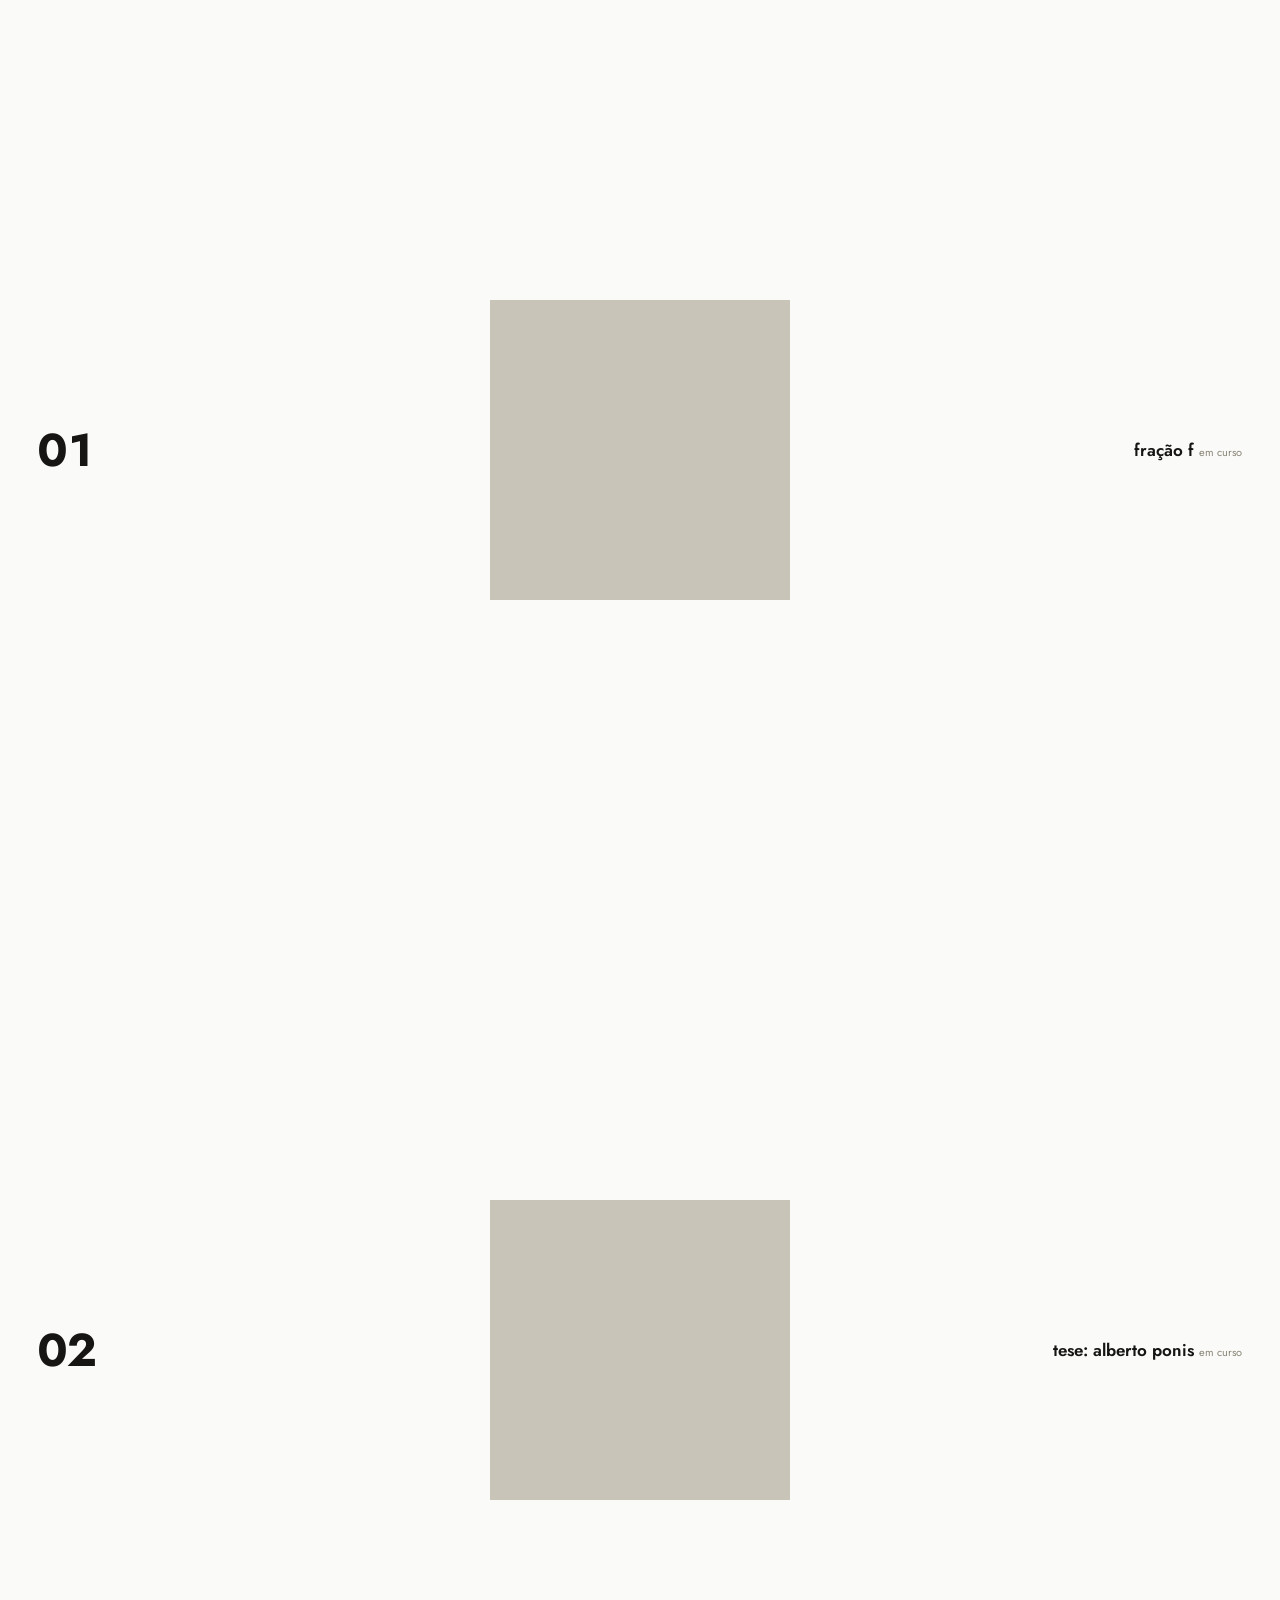
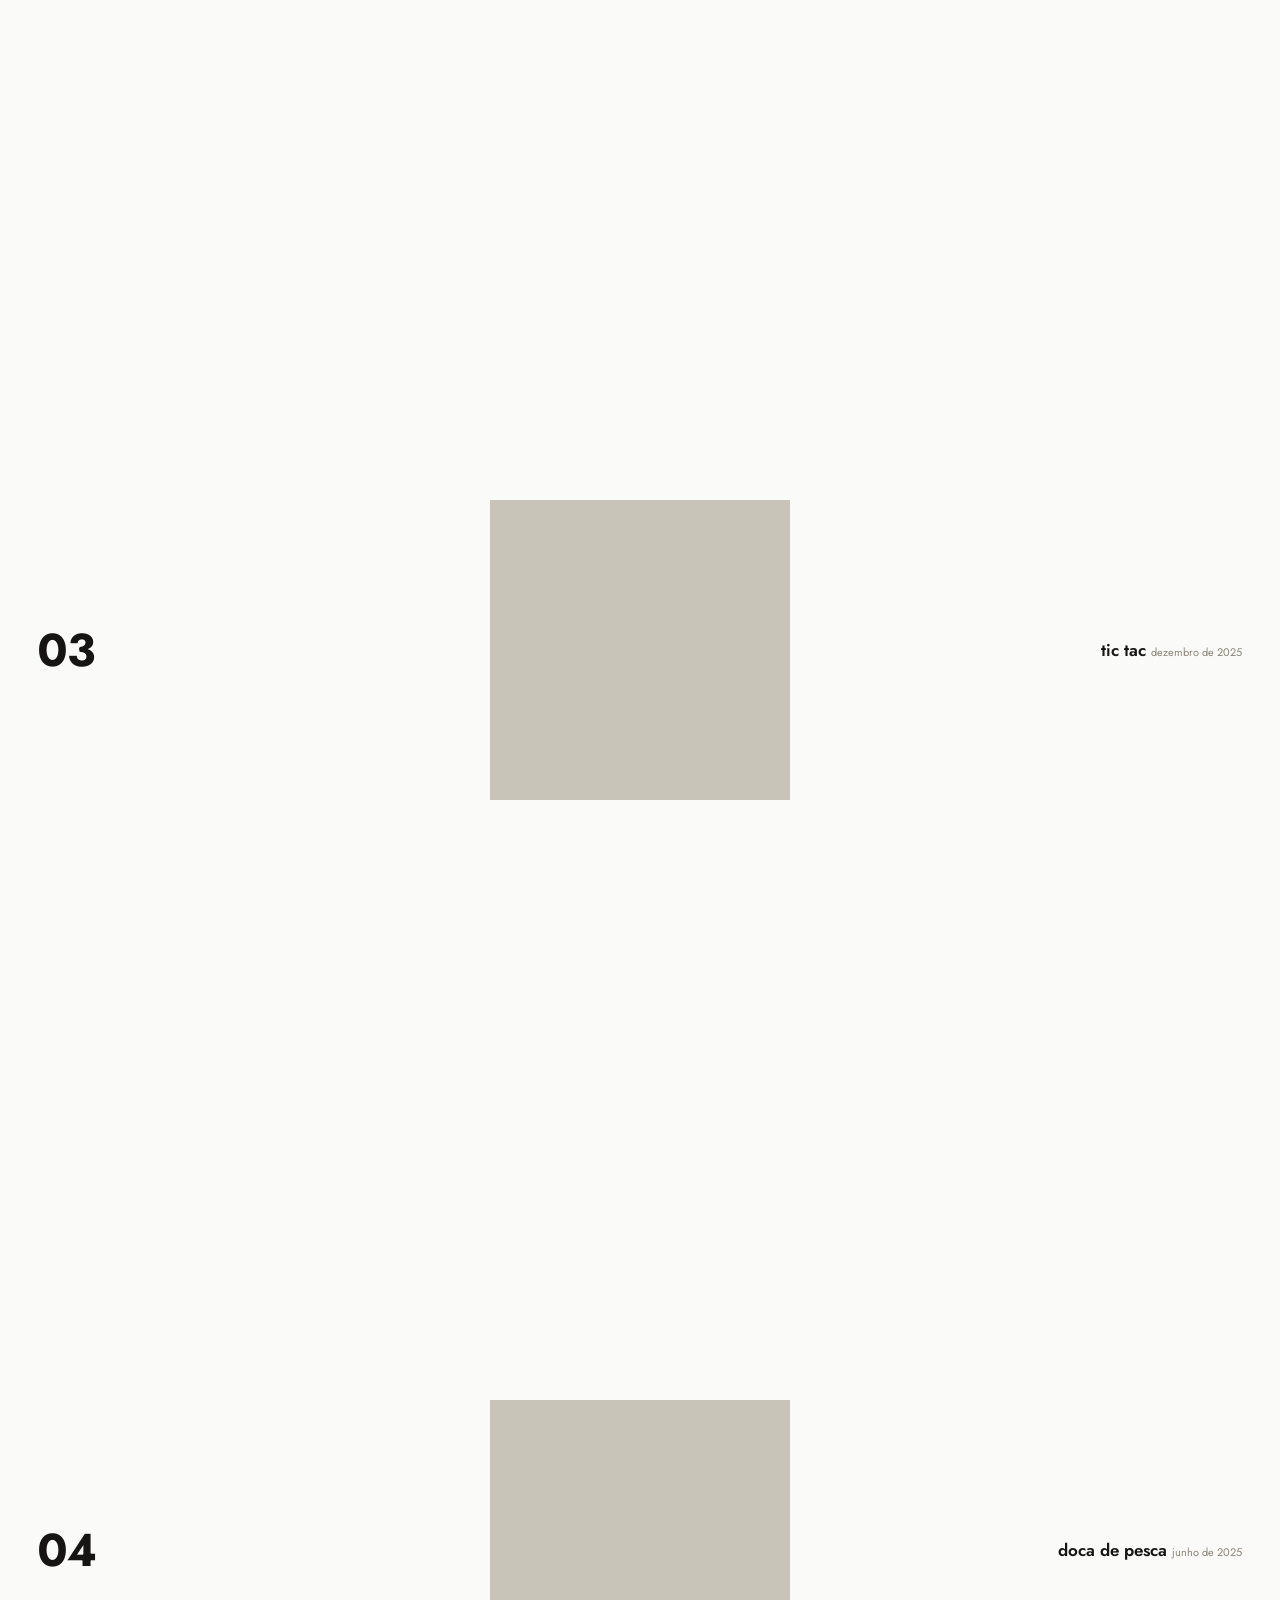
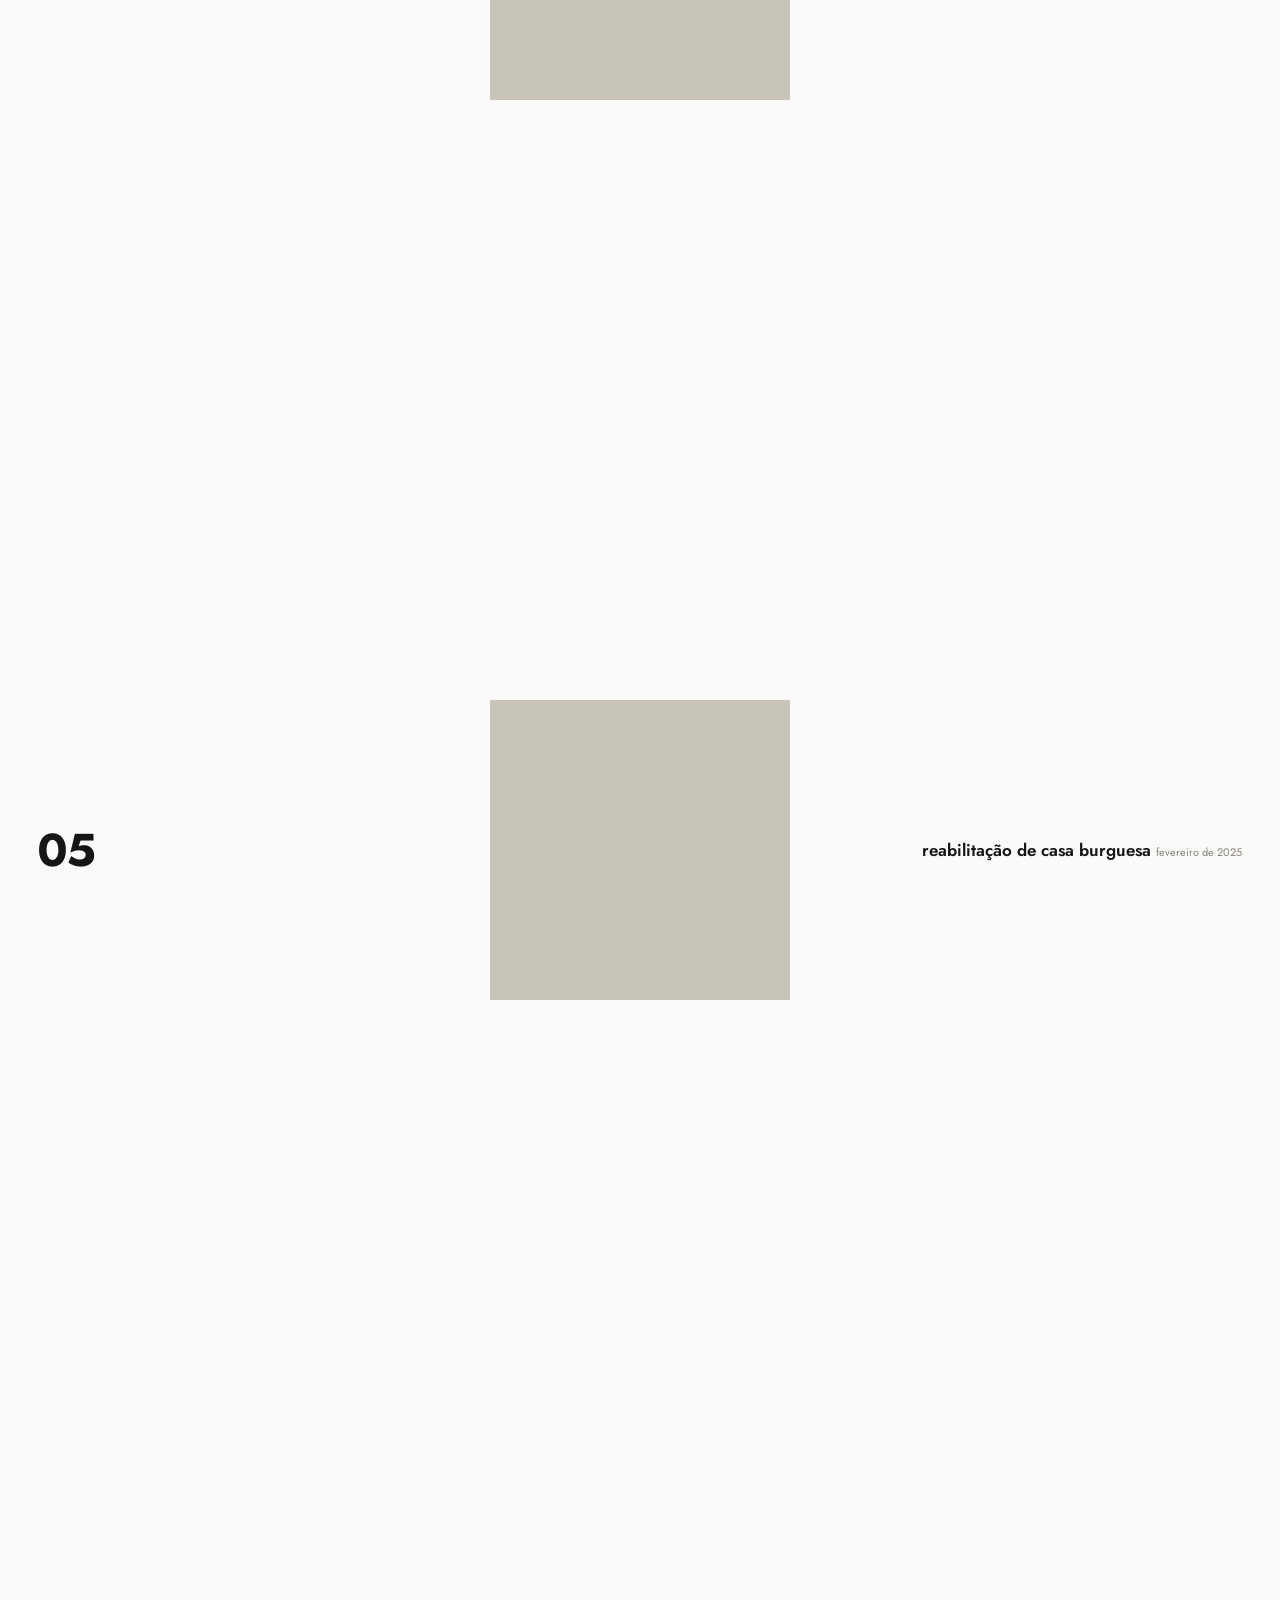
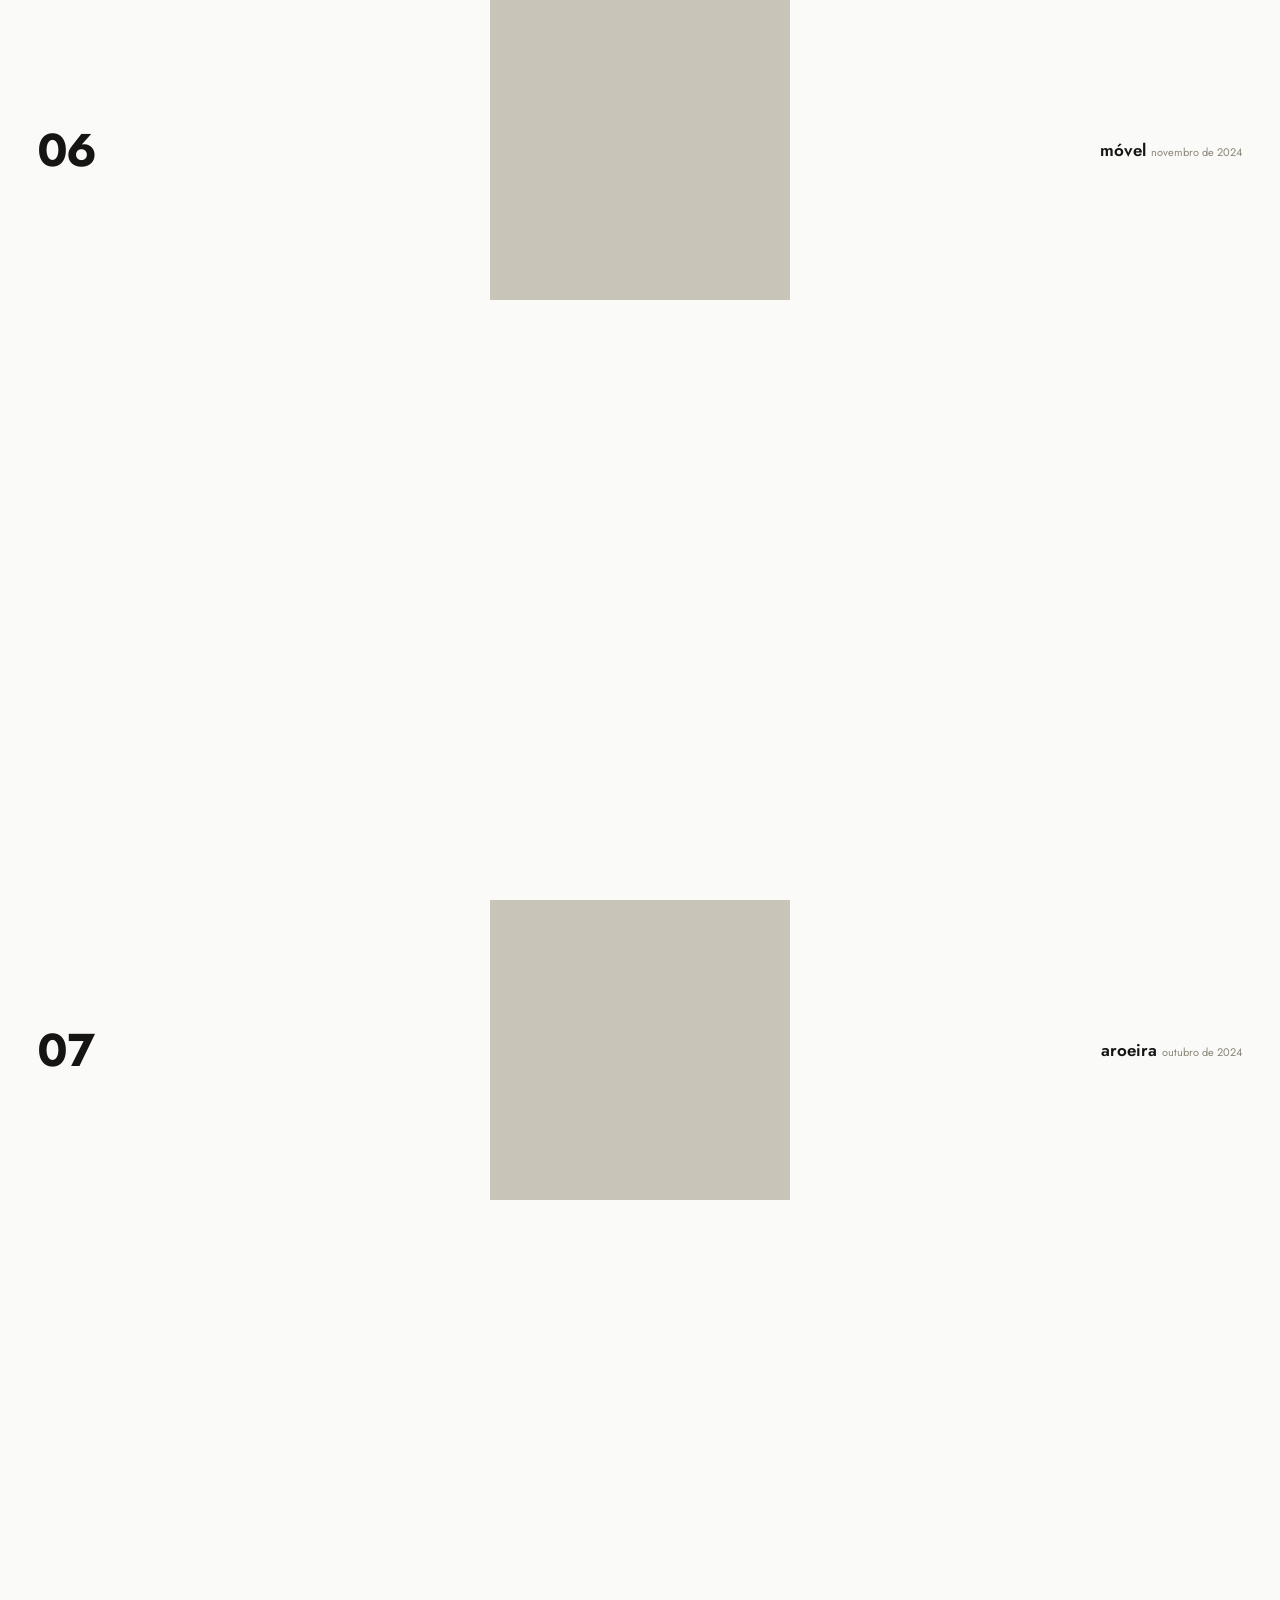
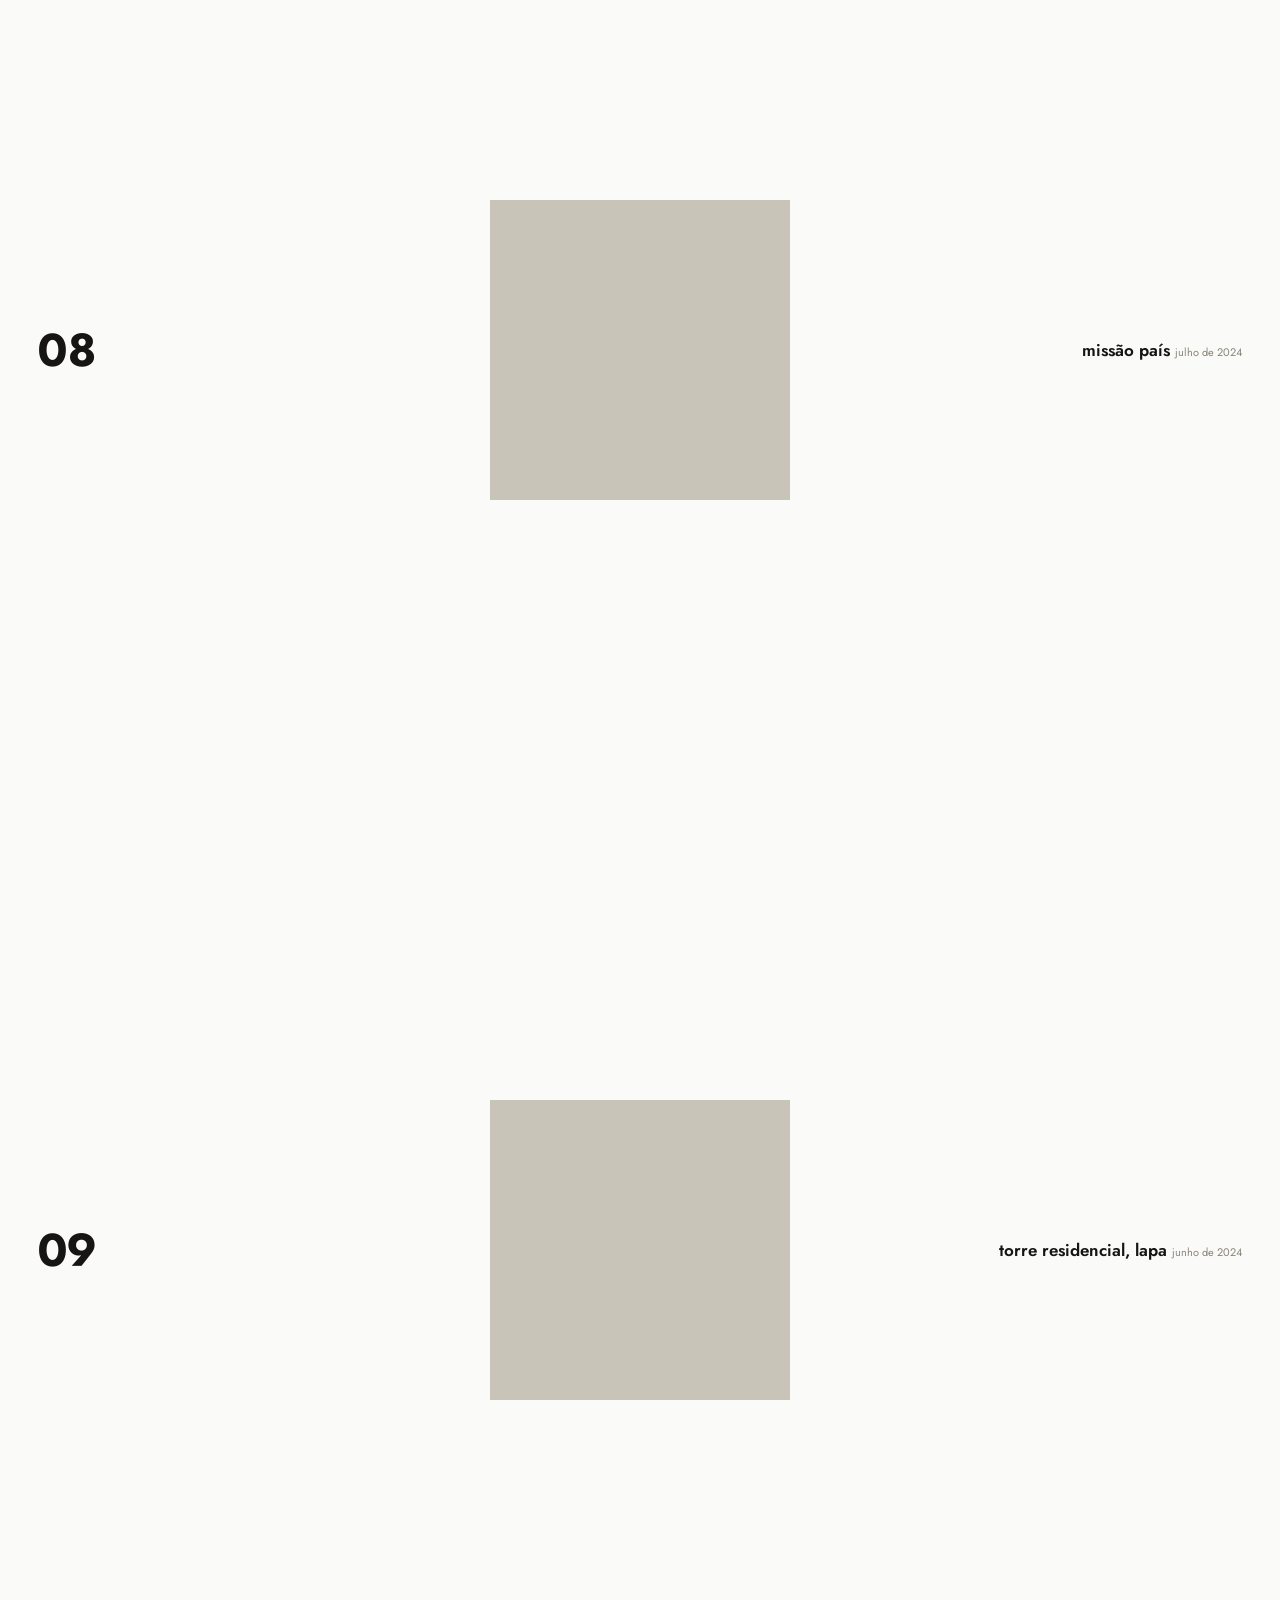
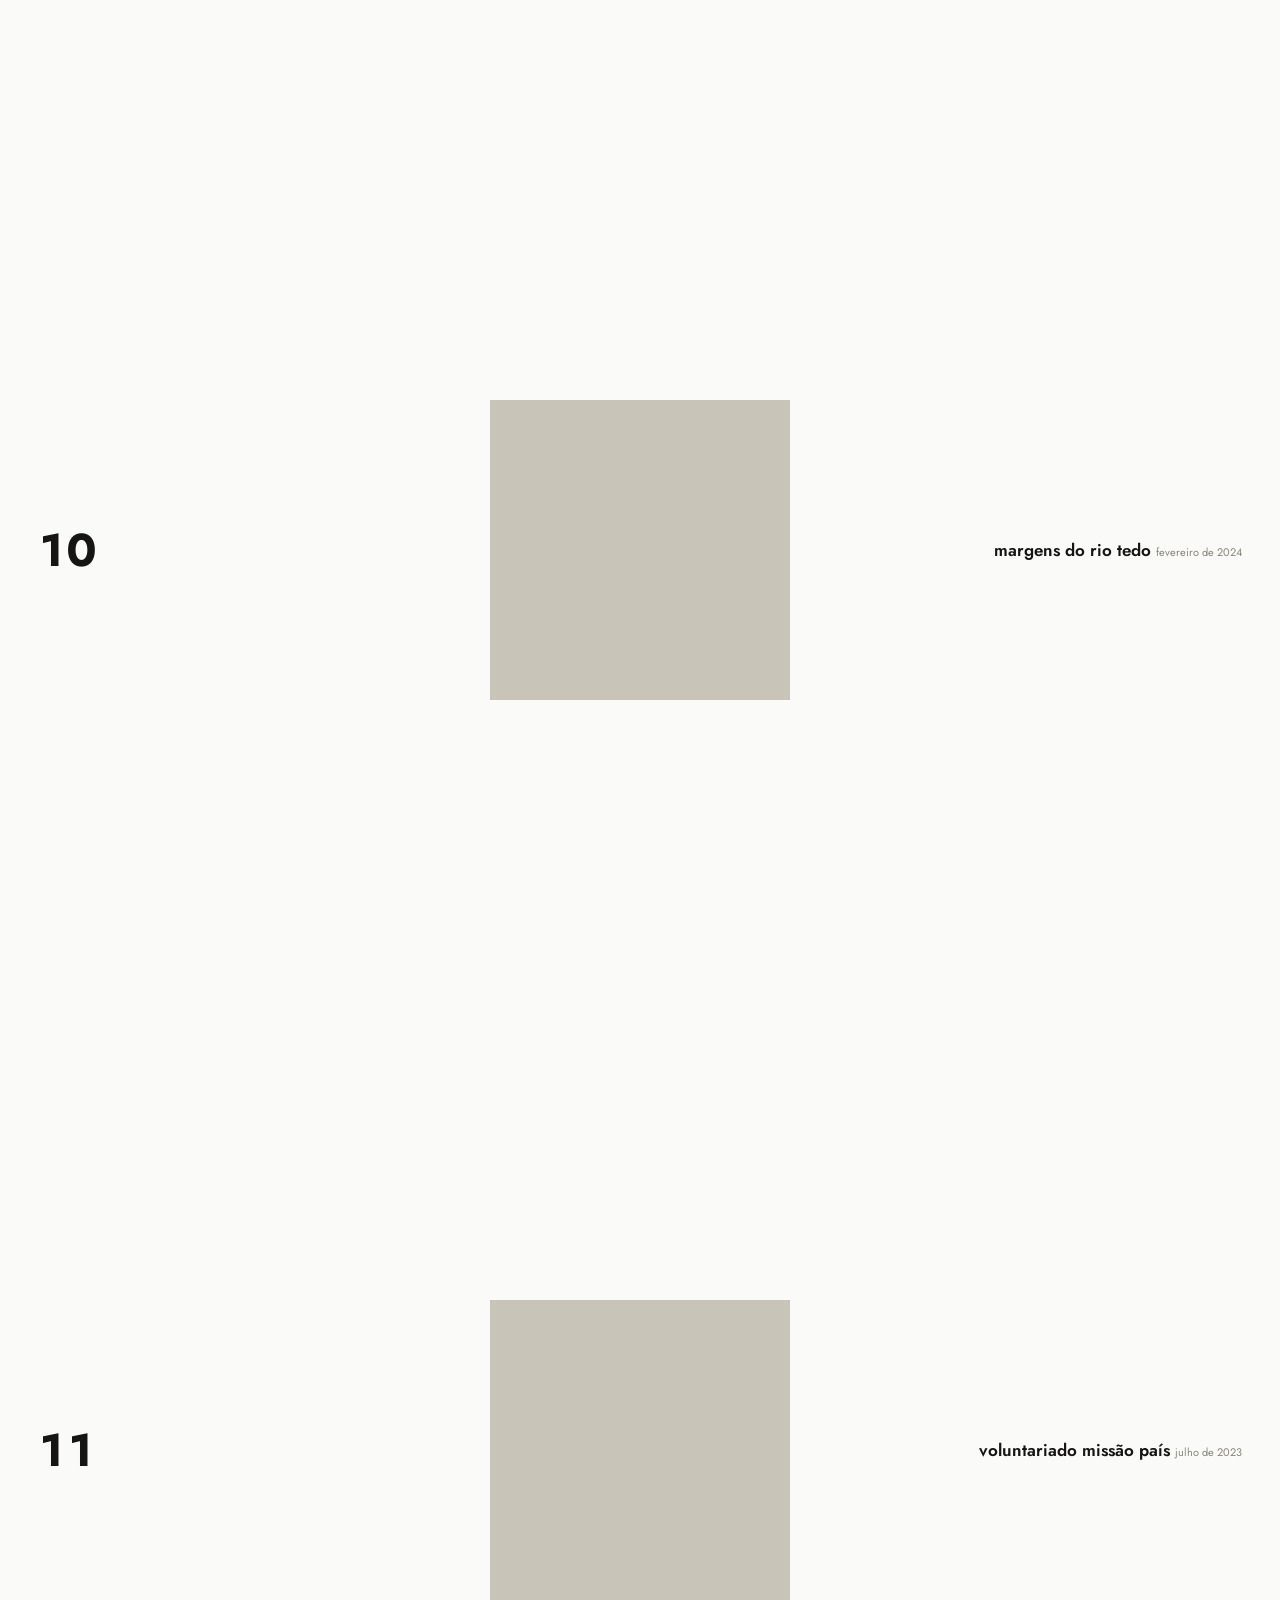
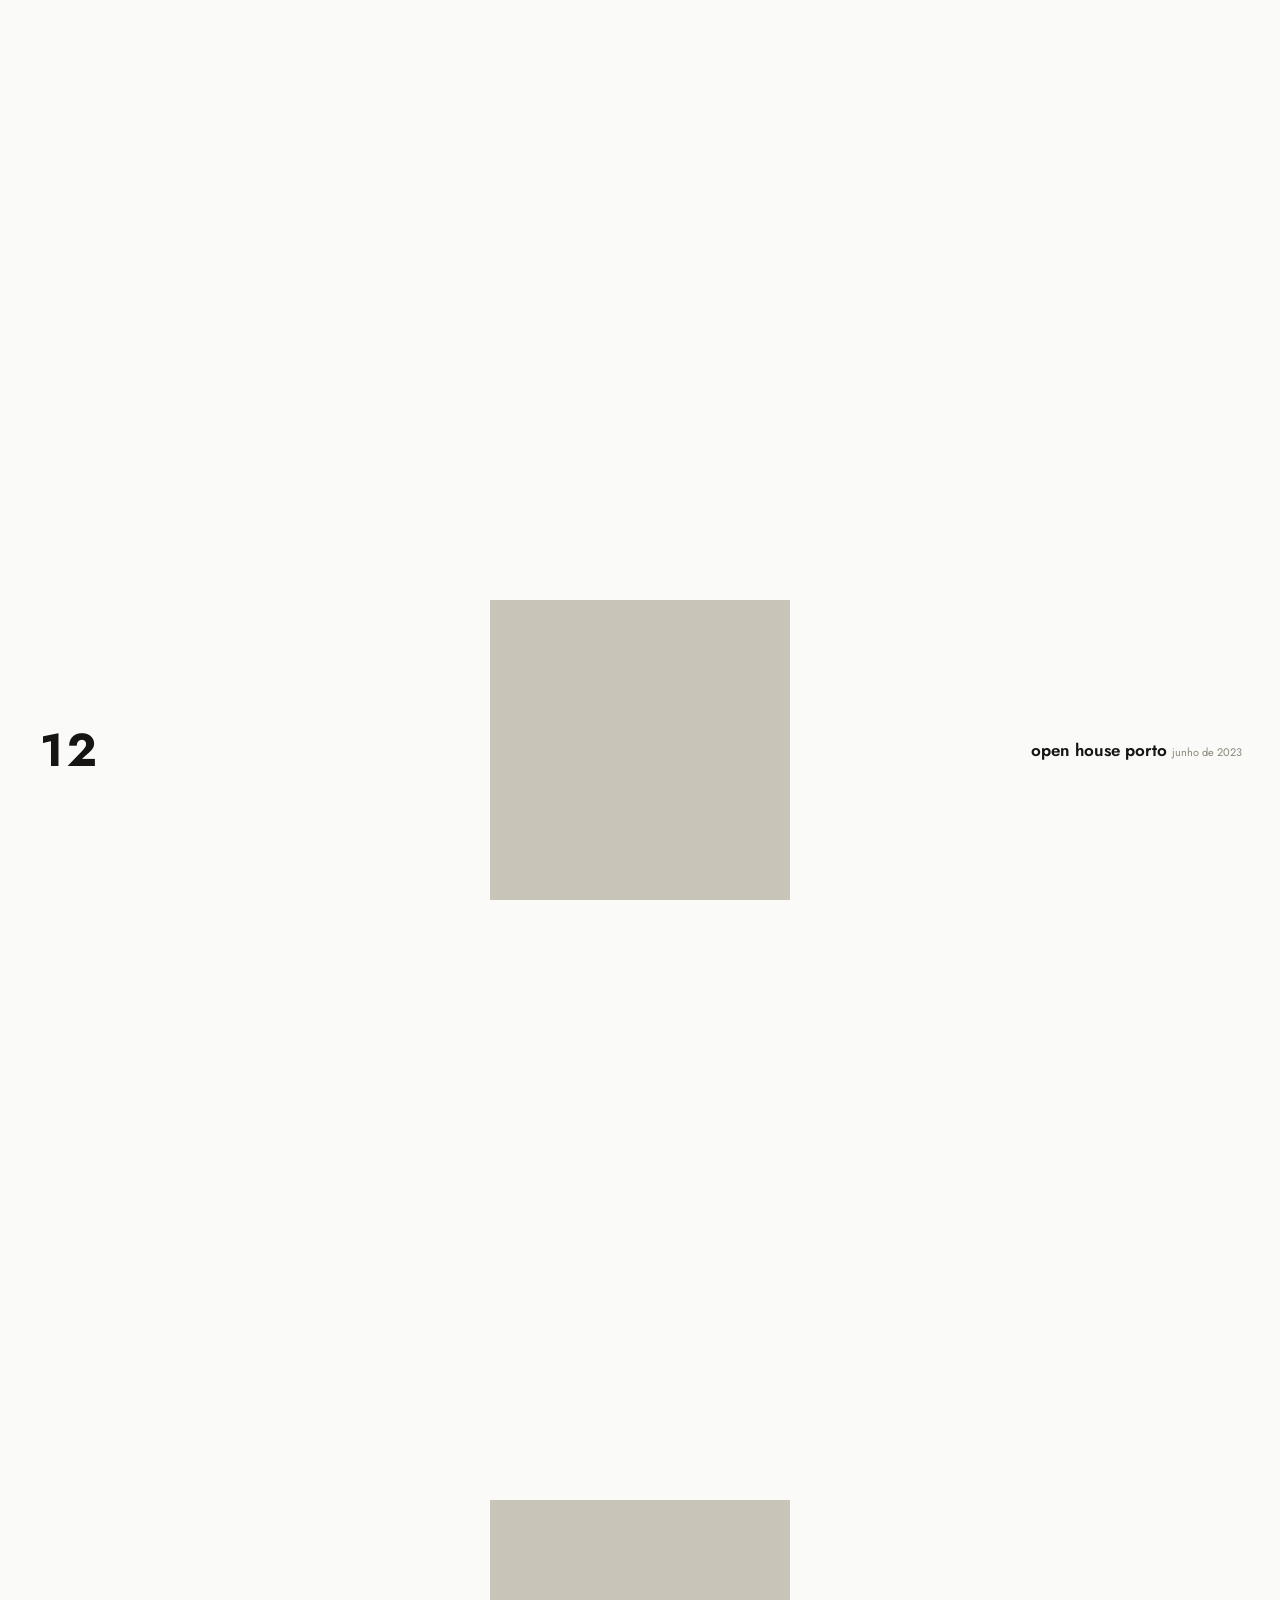
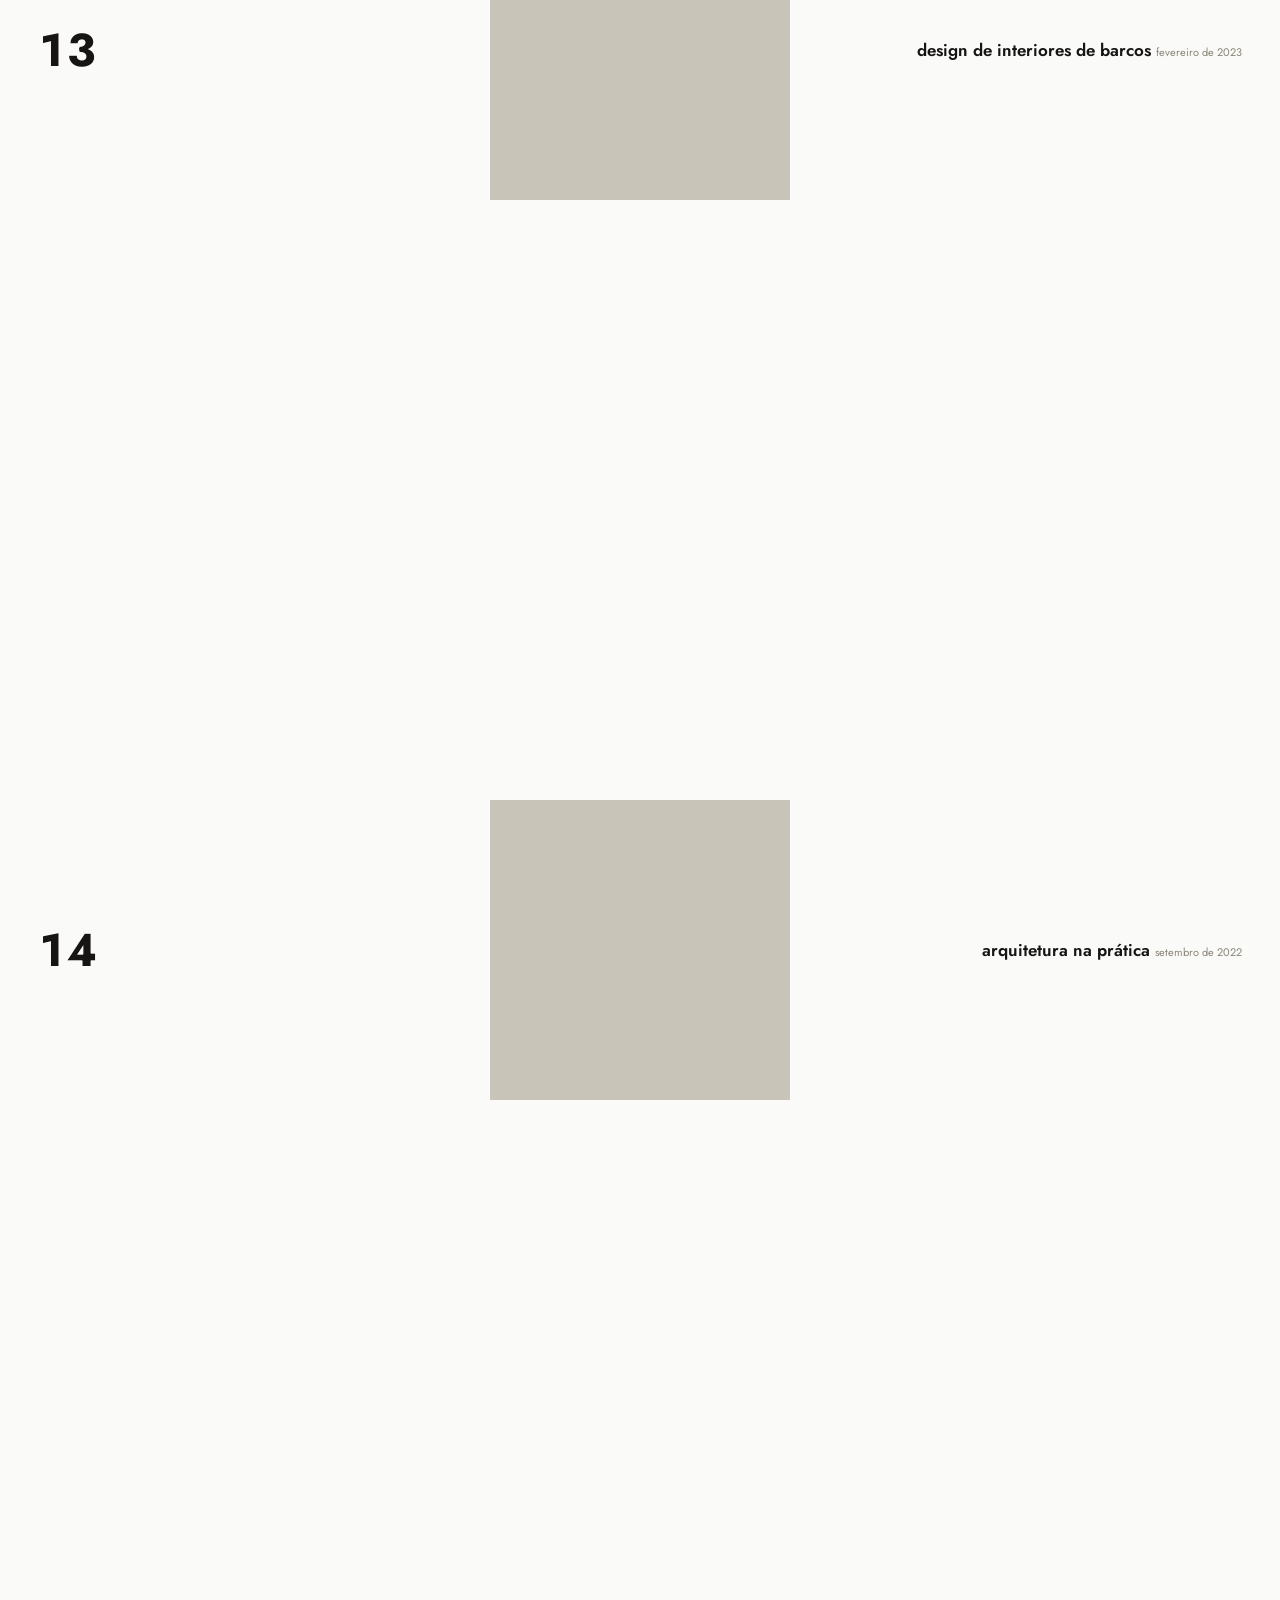
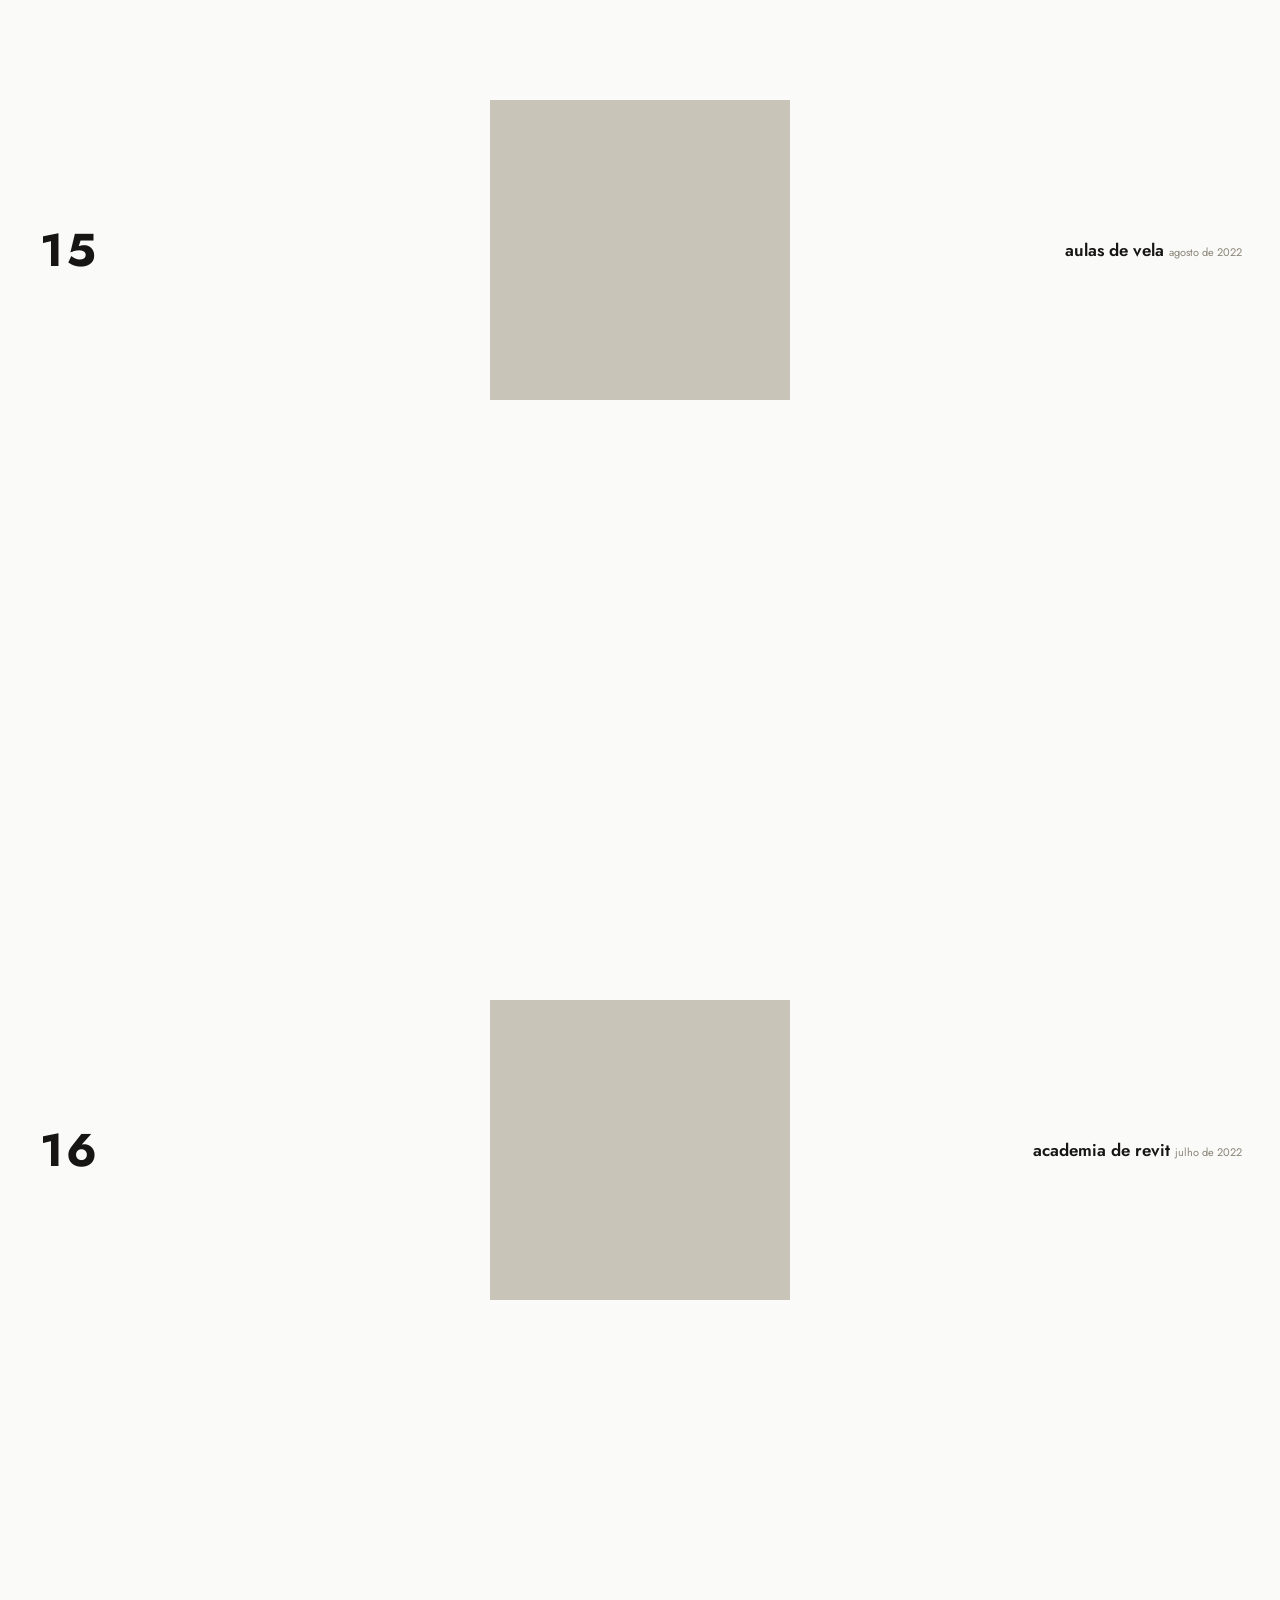
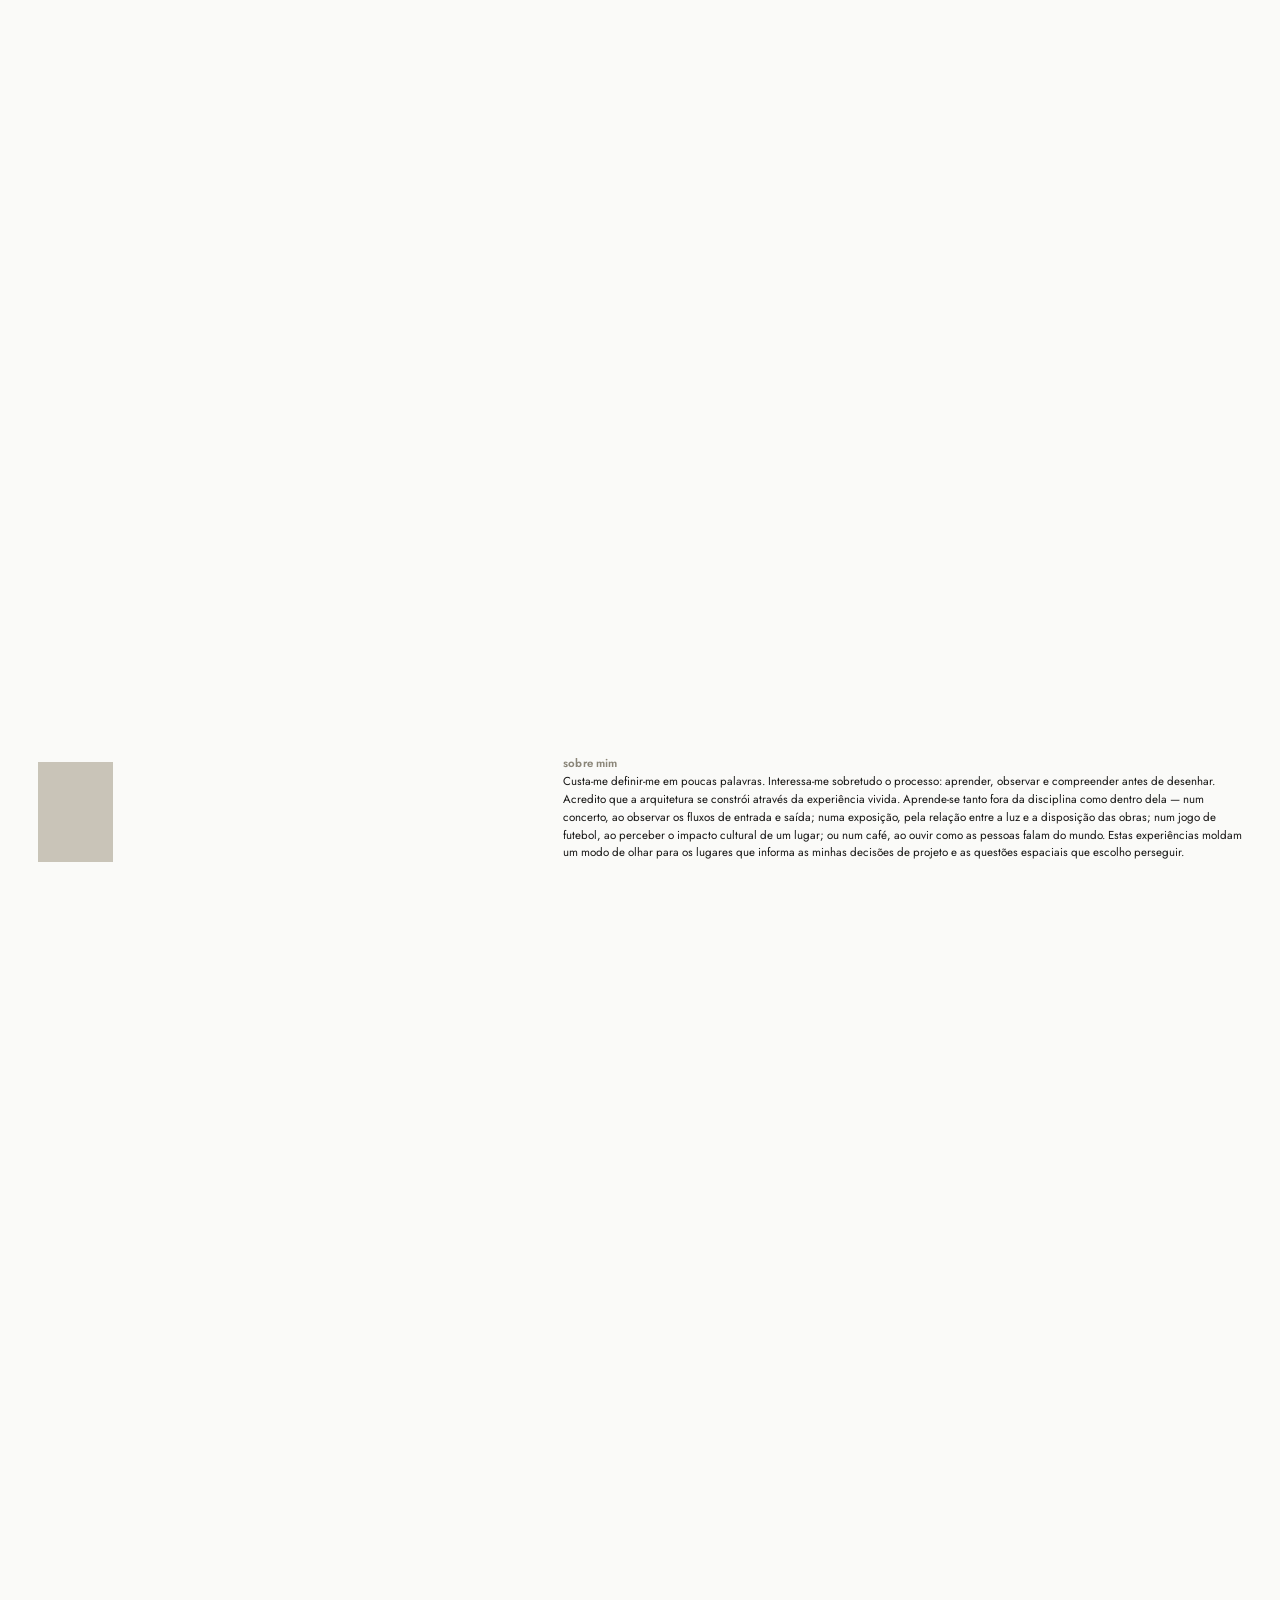
==== index.html @ ee49efb6 "Site inicial: home, pagina de projeto, sobre, contacto, painel de edicao" ====
<!doctype html>
<html lang="pt">
<head>
<meta charset="utf-8">
<meta name="viewport" content="width=device-width, initial-scale=1">
<title>Tiago Oliveira Ribeiro Vilar</title>
<meta name="description" content="Portefolio de Tiago Oliveira Ribeiro Vilar — arquitetura e outros trabalhos.">
<link rel="preconnect" href="https://fonts.googleapis.com">
<link rel="preconnect" href="https://fonts.gstatic.com" crossorigin>
<link href="https://fonts.googleapis.com/css2?family=Jost:wght@400;500;600;700&display=swap" rel="stylesheet">
<link rel="stylesheet" href="css/style.css">
</head>
<body>

<!-- Projetos: um ecra inteiro por projeto, mais recente primeiro -->
<main id="projetos"></main>

<!-- Sobre mim -->
<section class="sobre" id="sobre">
  <img class="sobre__foto" id="sobre-foto" alt="" src="images/retrato.svg">
  <div class="sobre__texto">
    <p class="etiqueta">sobre mim</p>
    <p id="sobre-texto"></p>
  </div>
</section>

<!-- Contacto -->
<section class="contacto" id="contacto">
  <div class="contacto__lista">
    <p class="etiqueta">contacto</p>
    <ul id="contacto-lista"></ul>
  </div>
</section>

<script src="js/conteudo.js"></script>
<script src="js/home.js"></script>
</body>
</html>
---- css/style.css ----
/* ==========================================================================
   Portfolio — Tiago Oliveira Ribeiro Vilar
   Sistema visual fechado: ver especificacao-portfolio.md
   Regras fortes: sem separadores/linhas em lado nenhum; margem 1cm; titulos
   de projeto sempre em minusculas; imagens de projeto sempre quadradas.
   ========================================================================== */

:root {
  --bg: #FAFAF8;
  --ink: #161514;
  --gray: #8a8578;
  --wine: #852321;

  --margem: 1cm;

  /* Home */
  --num-size: clamp(30px, 4.6vw, 46px);
  --nome-size: clamp(14px, 1.6vw, 17px);
  --data-size: clamp(9px, 1vw, 11px);
  --foto-home: min(32vw, 300px);

  /* Pagina de projeto */
  --titulo-fixo-size: clamp(12px, 1.3vw, 14px);
  --conteudo-max: 1100px;
  --conteudo-pad: 60px;
  --img-largura: 46%;
  --img-espaco: 48px;
  --ficha-size: clamp(10px, 1.1vw, 12px);

  /* Sobre / Contacto */
  --sobre-size: clamp(8px, 0.9vw, 12px);
  --contacto-size: clamp(9.5px, 1.05vw, 13px);
  --etiqueta-size: clamp(8px, 0.85vw, 11px);
}

*, *::before, *::after { box-sizing: border-box; }

html { scroll-behavior: smooth; }

body {
  margin: 0;
  background: var(--bg);
  color: var(--ink);
  font-family: 'Jost', 'Century Gothic', 'Futura', system-ui, -apple-system, sans-serif;
  font-weight: 400;
  -webkit-font-smoothing: antialiased;
  text-rendering: optimizeLegibility;
}

a { color: inherit; text-decoration: none; }
img { display: block; max-width: 100%; }

/* Etiqueta pequena reutilizada em Sobre e Contacto */
.etiqueta {
  font-size: var(--etiqueta-size);
  font-weight: 600;
  color: var(--gray);
  text-transform: lowercase;
  margin: 0 0 .7em;
  letter-spacing: .01em;
}

/* ==========================================================================
   HOME — lista cronologica, um projeto por ecra
   Tres elementos posicionados de forma independente (nao grid), para a foto
   ficar no centro real do ecra mesmo com nomes de larguras diferentes.
   ========================================================================== */

.projeto {
  position: relative;
  display: block;
  height: 100vh;
  height: 100svh;
  overflow: hidden;
}

.projeto__num {
  position: absolute;
  left: var(--margem);
  top: 50%;
  transform: translateY(-50%);
  font-size: var(--num-size);
  font-weight: 700;
  line-height: 1;
  color: var(--ink);           /* mantem-se sempre preto, tambem no hover */
  font-variant-numeric: tabular-nums;
}

.projeto__foto {
  position: absolute;
  left: 50%;
  top: 50%;
  transform: translate(-50%, -50%);
  width: var(--foto-home);
  aspect-ratio: 1 / 1;
  object-fit: cover;
  background: #C9C4B8;
}

.projeto__info {
  position: absolute;
  right: var(--margem);
  top: 50%;
  transform: translateY(-50%);
  text-align: right;
  max-width: 34vw;
}

.projeto__nome {
  font-size: var(--nome-size);
  font-weight: 600;
  line-height: 1.15;
  text-transform: lowercase;
  transition: color .18s ease;
}

.projeto__data {
  font-size: var(--data-size);
  color: var(--gray);
  line-height: 1.1;
  margin-top: 1px;             /* quase coladas, por decisao de design */
}

.projeto:hover .projeto__nome,
.projeto:focus-visible .projeto__nome { color: var(--wine); }

.projeto:focus-visible { outline: none; }

/* ==========================================================================
   SOBRE MIM — um ecra, sem scroll, tudo alinhado ao fundo
   ========================================================================== */

.sobre {
  position: relative;
  height: 100vh;
  height: 100svh;
  overflow: hidden;
}

.sobre__foto {
  position: absolute;
  left: var(--margem);
  bottom: var(--margem);
  width: 75px;
  aspect-ratio: 3 / 4;
  object-fit: cover;
  background: #C9C4B8;
}

.sobre__texto {
  position: absolute;
  left: 44%;
  right: var(--margem);
  bottom: var(--margem);
}

.sobre__texto p {
  margin: 0;
  font-size: var(--sobre-size);
  line-height: 1.55;
}

/* ==========================================================================
   CONTACTO — um ecra, so a lista, canto inferior direito
   ========================================================================== */

.contacto {
  position: relative;
  height: 100vh;
  height: 100svh;
  overflow: hidden;
}

.contacto__lista {
  position: absolute;
  right: var(--margem);
  bottom: var(--margem);
  text-align: right;
}

.contacto__lista ul { list-style: none; margin: 0; padding: 0; }

.contacto__lista li {
  font-size: var(--contacto-size);
  line-height: 1.5;
}

.contacto__lista a { transition: color .18s ease; }
.contacto__lista a:hover { color: var(--wine); }

/* ==========================================================================
   PAGINA DE PROJETO — scroll normal da pagina, titulo verdadeiramente fixo
   ========================================================================== */

.pagina-projeto { padding: 12vh 0 14vh; }

.projeto-titulo {
  position: fixed;
  top: 50%;
  right: var(--margem);
  transform: translateY(-50%);
  font-size: var(--titulo-fixo-size);
  font-weight: 600;
  text-transform: lowercase;
  z-index: 5;
  transition: color .18s ease;
}

.projeto-titulo:hover { color: var(--wine); }

.conteudo {
  max-width: var(--conteudo-max);
  margin: 0 auto;
  padding: 0 var(--conteudo-pad);
}

.galeria {
  display: flex;
  flex-direction: column;
  align-items: center;
  gap: var(--img-espaco);
}

.galeria figure { margin: 0; width: var(--img-largura); }

.galeria img {
  width: 100%;
  cursor: zoom-in;
  background: #C9C4B8;
}

.galeria figcaption {
  margin-top: .6em;
  font-size: var(--ficha-size);
  color: var(--gray);
}

/* Ficha tecnica — colunas, sem linhas a separar */
.ficha {
  margin-top: calc(var(--img-espaco) * 2.2);
  display: grid;
  grid-template-columns: 2fr 1fr 1fr;
  gap: 40px;
  font-size: var(--ficha-size);
  line-height: 1.6;
}

.ficha h2 {
  grid-column: 1 / -1;
  margin: 0 0 -20px;
  font-size: var(--ficha-size);
  font-weight: 600;
  text-transform: lowercase;
}

.ficha p { margin: 0; }
.ficha dl { margin: 0; }
.ficha dt { color: var(--gray); }
.ficha dd { margin: 0 0 .7em; }

/* Lightbox */
.lightbox {
  position: fixed;
  inset: 0;
  background: var(--bg);
  display: none;
  align-items: center;
  justify-content: center;
  z-index: 50;
  cursor: zoom-out;
  padding: var(--margem);
}

.lightbox.aberta { display: flex; }

.lightbox img {
  max-width: 100%;
  max-height: 100%;
  object-fit: contain;
}

/* ==========================================================================
   Ecras pequenos — mantem o mesmo desenho, so evita sobreposicoes
   ========================================================================== */

@media (max-width: 640px) {
  :root {
    --margem: .6cm;
    --foto-home: 46vw;
    --conteudo-pad: 24px;
    --img-largura: 78%;
    --sobre-size: 10px;
  }

  .projeto__info { max-width: 26vw; }
  .sobre__texto { left: 30%; }
  .ficha { grid-template-columns: 1fr; gap: 24px; }
  .ficha h2 { margin-bottom: 0; }
}
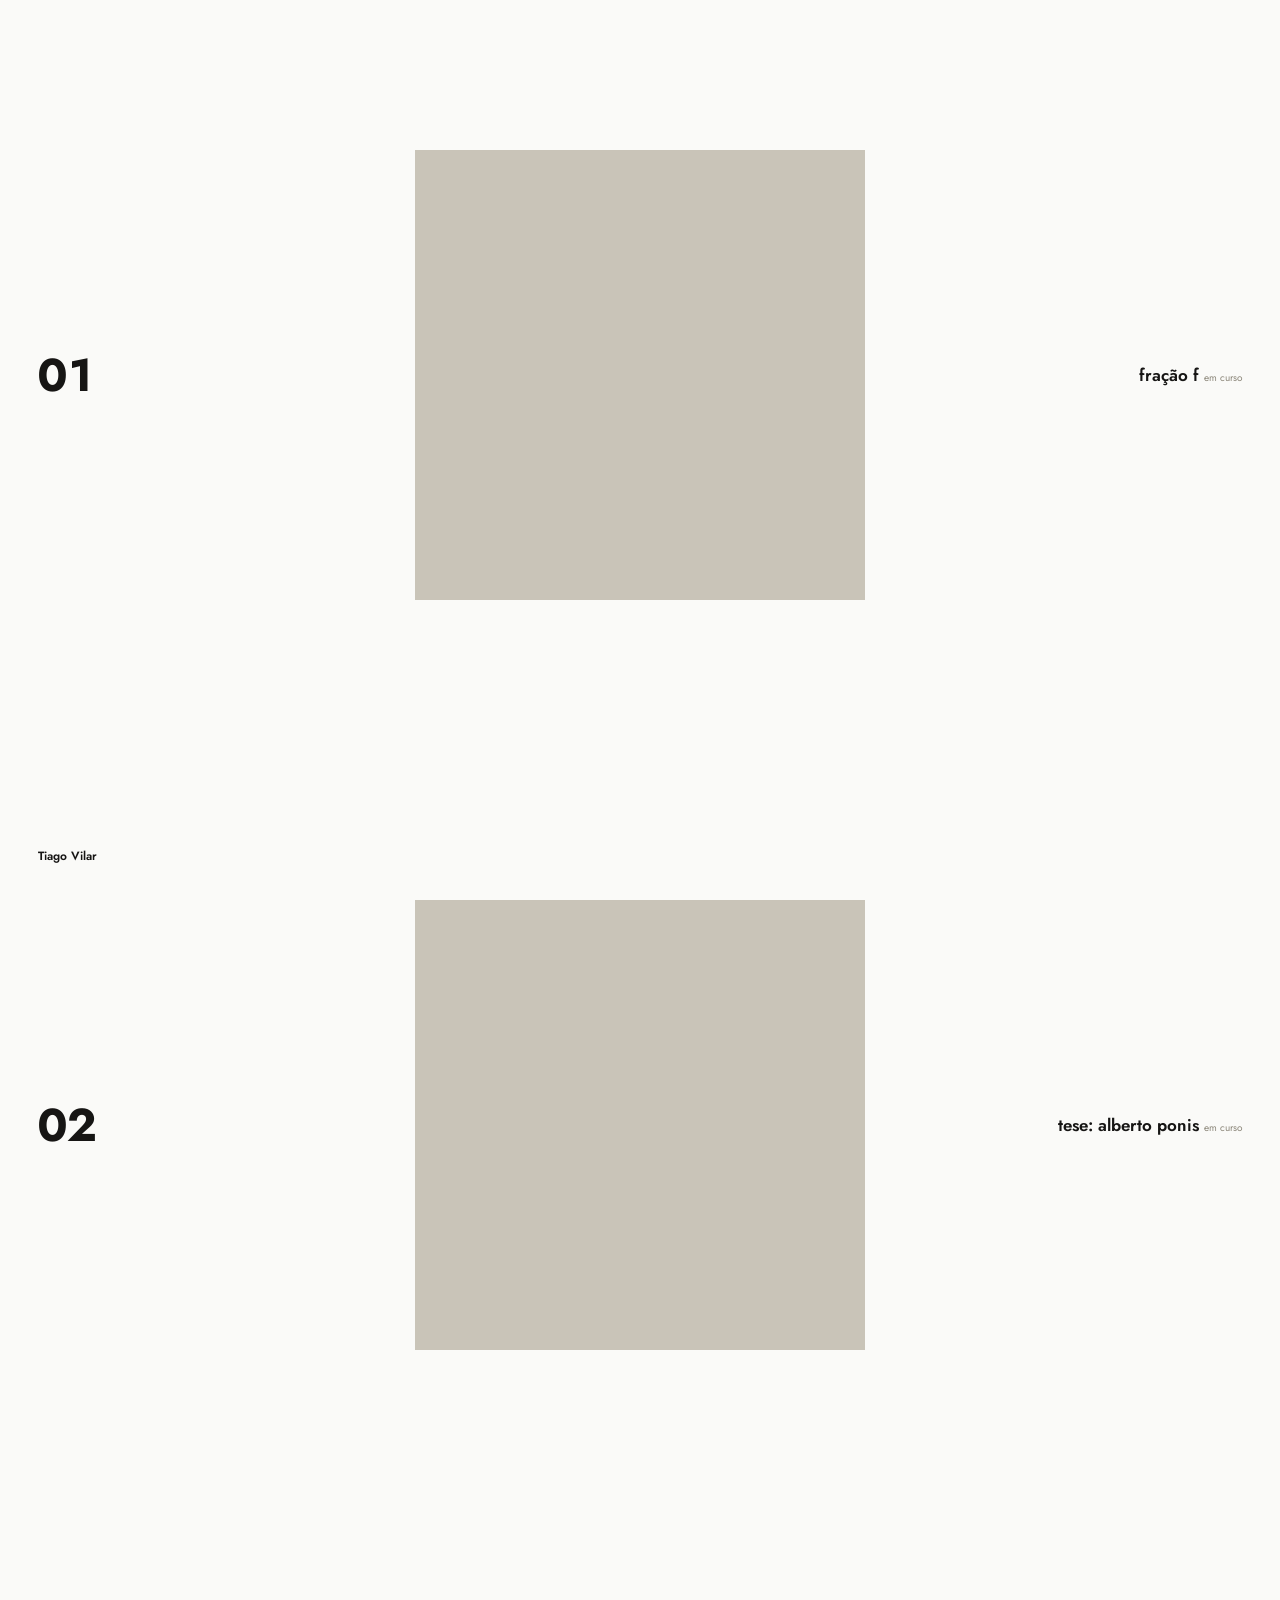
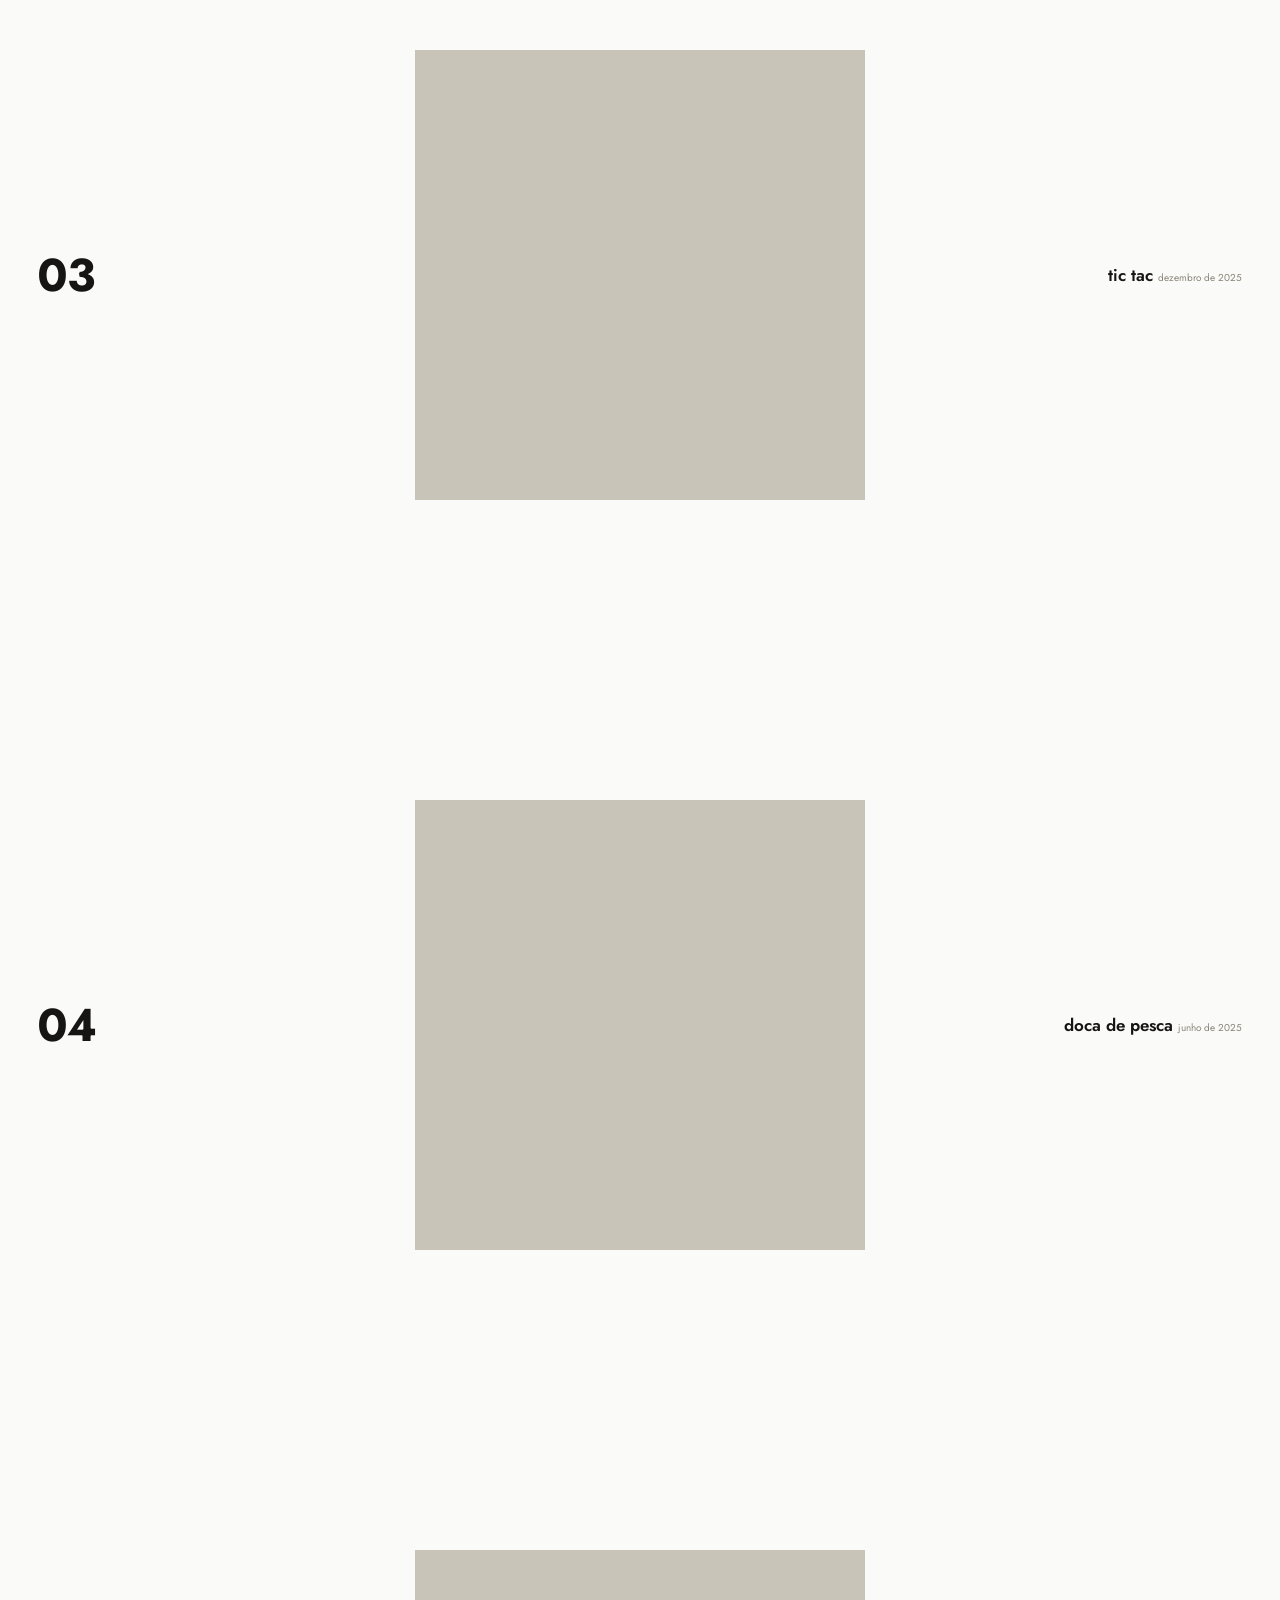
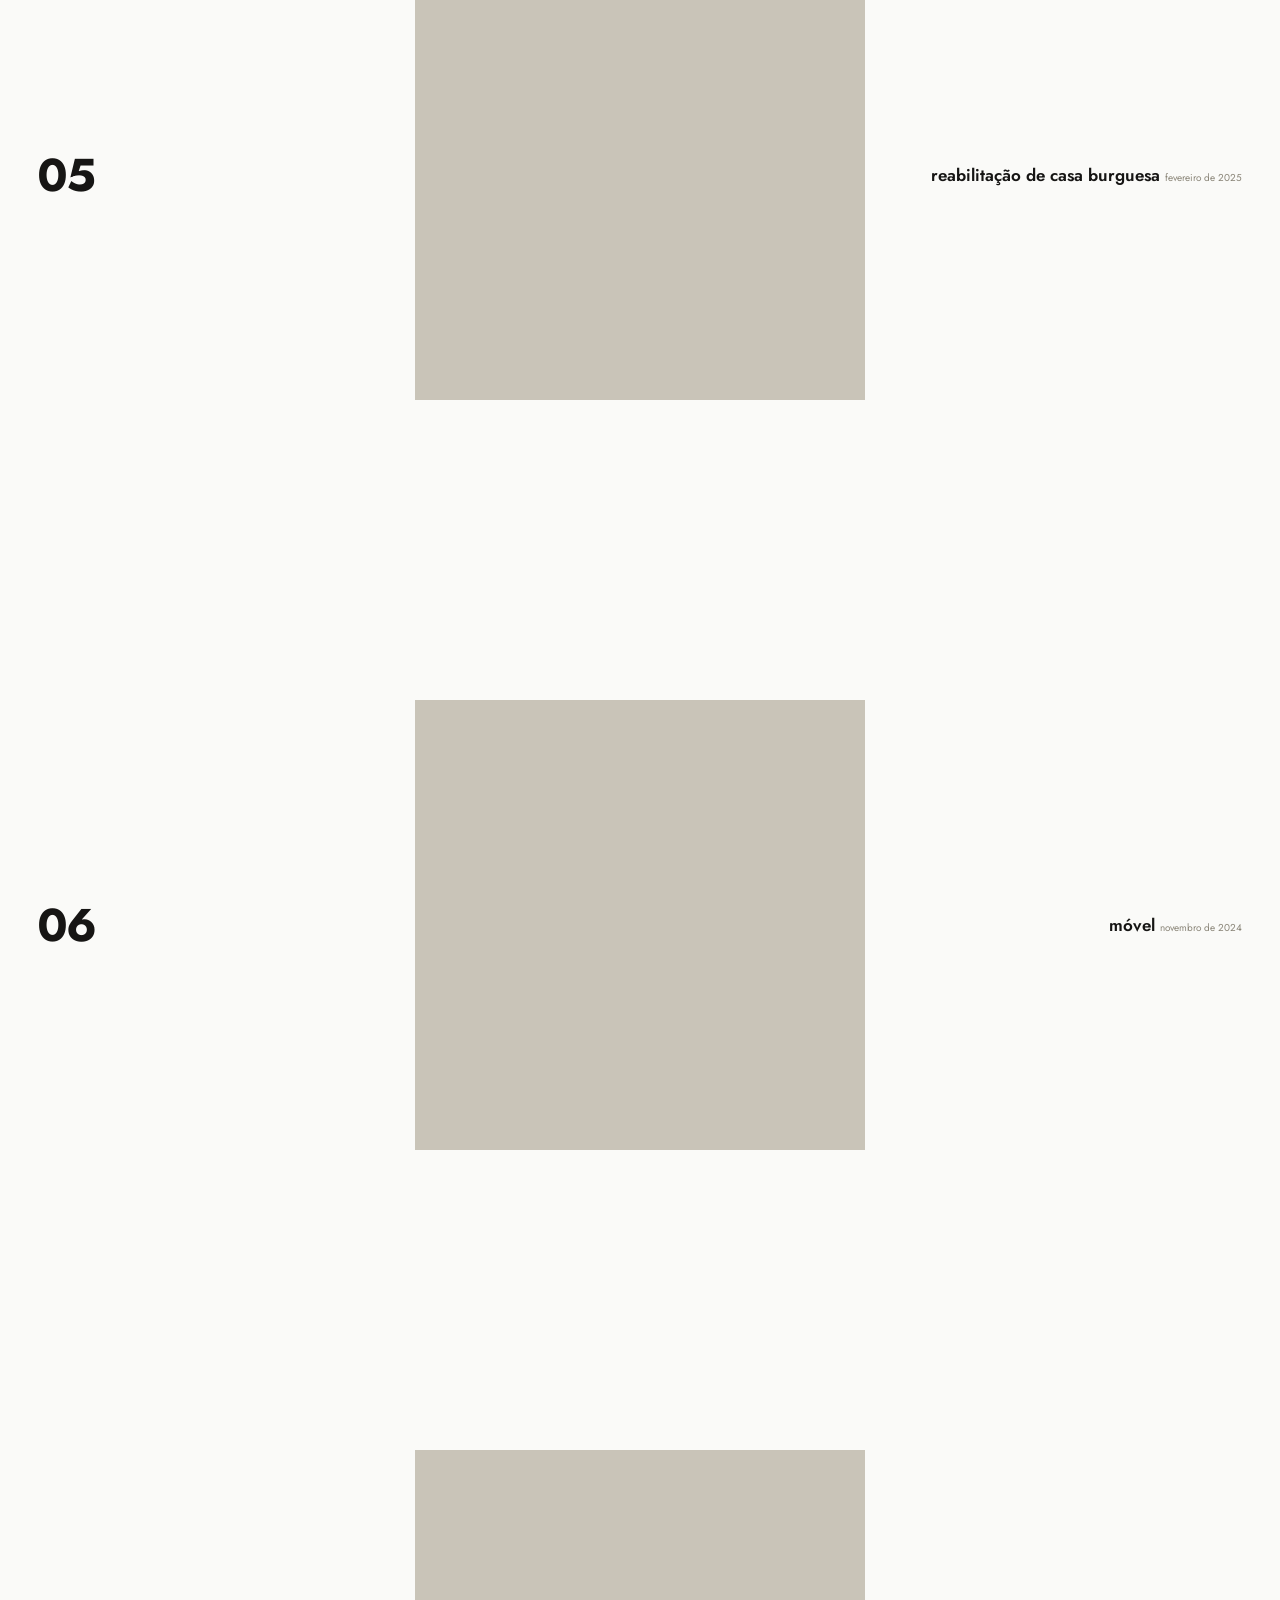
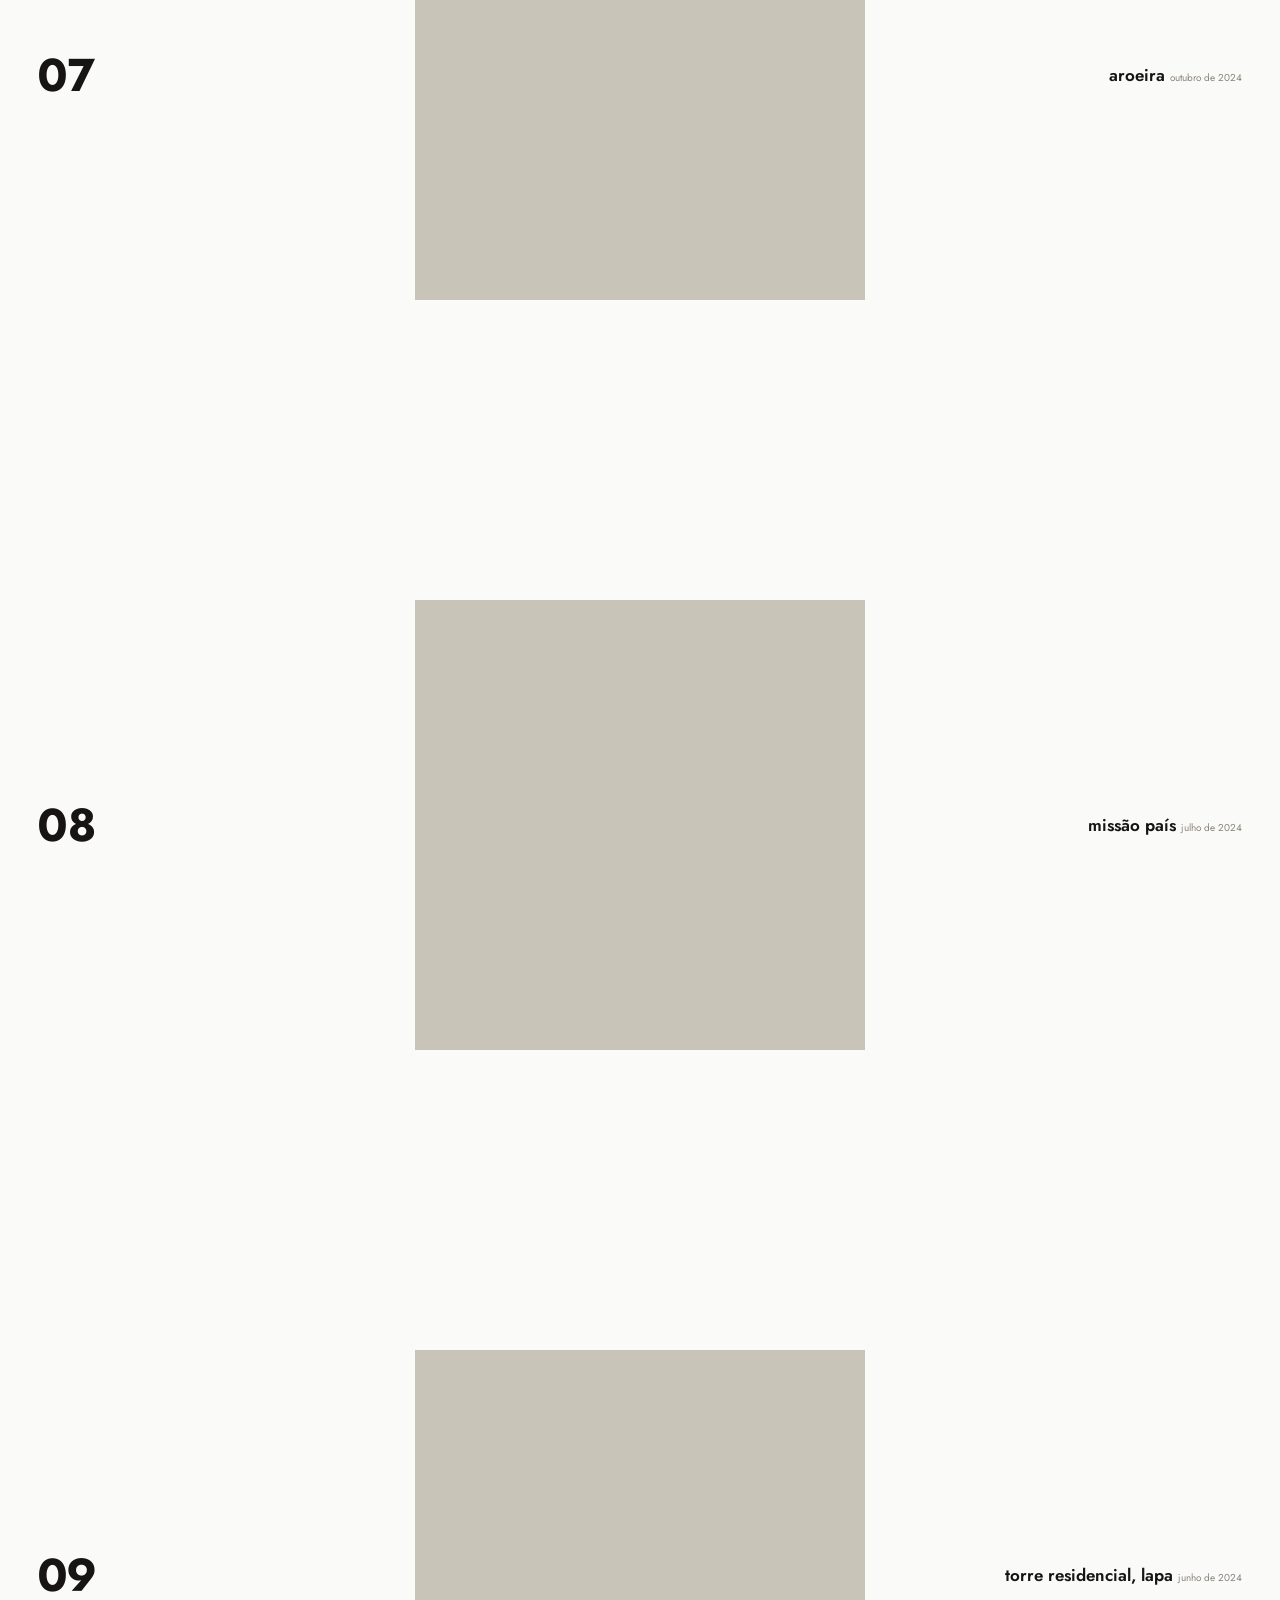
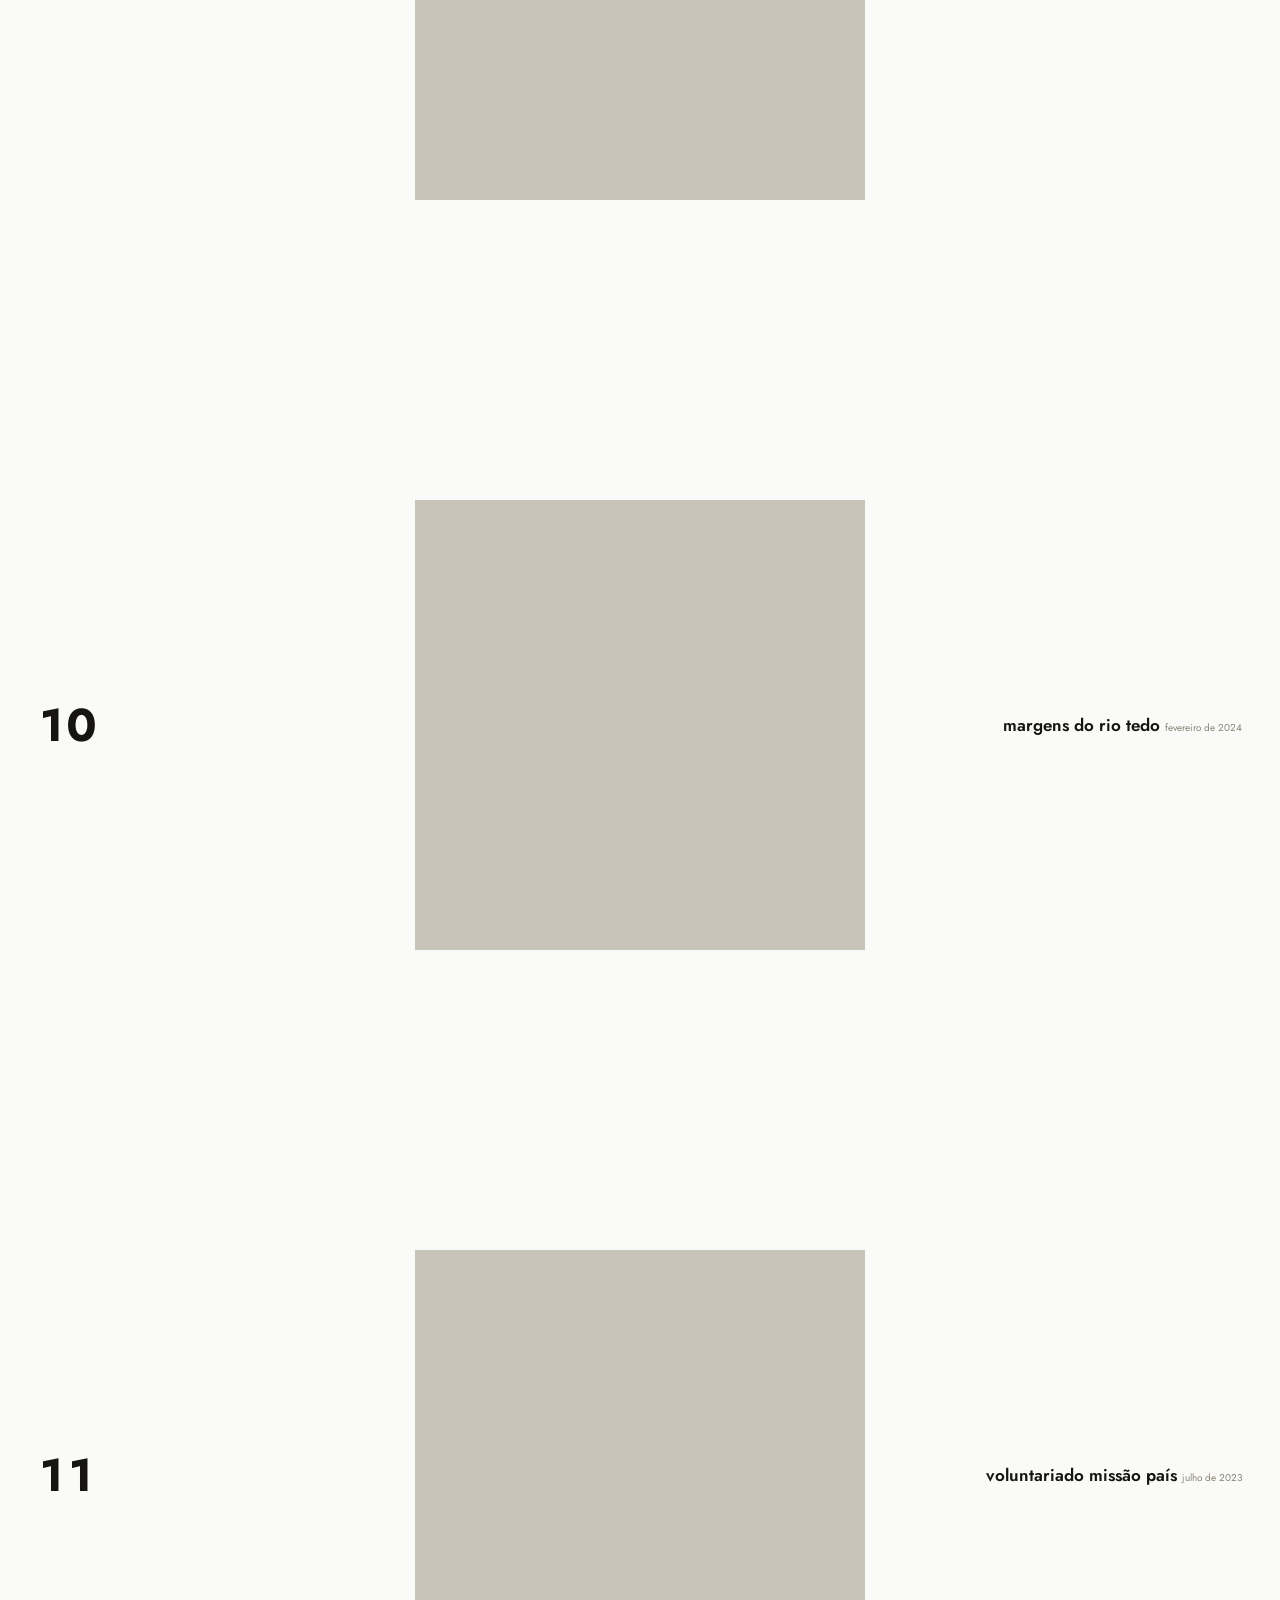
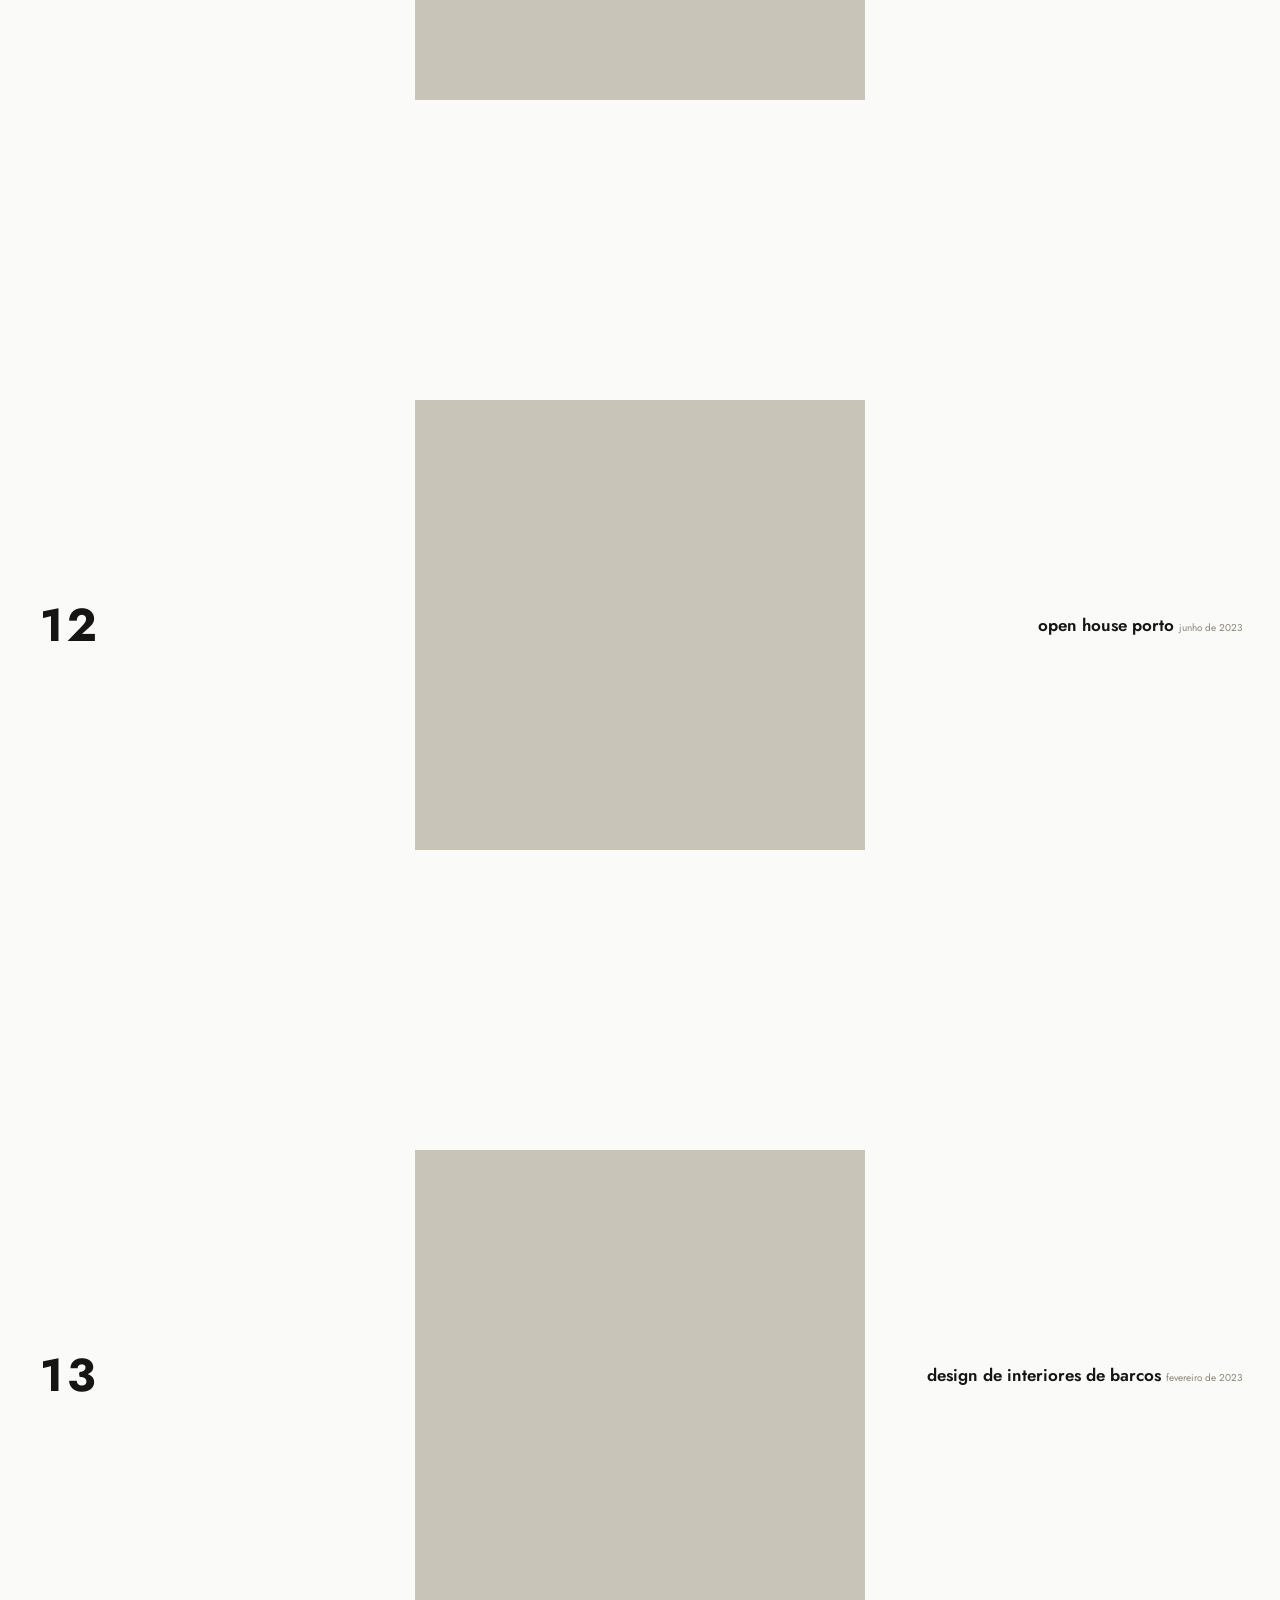
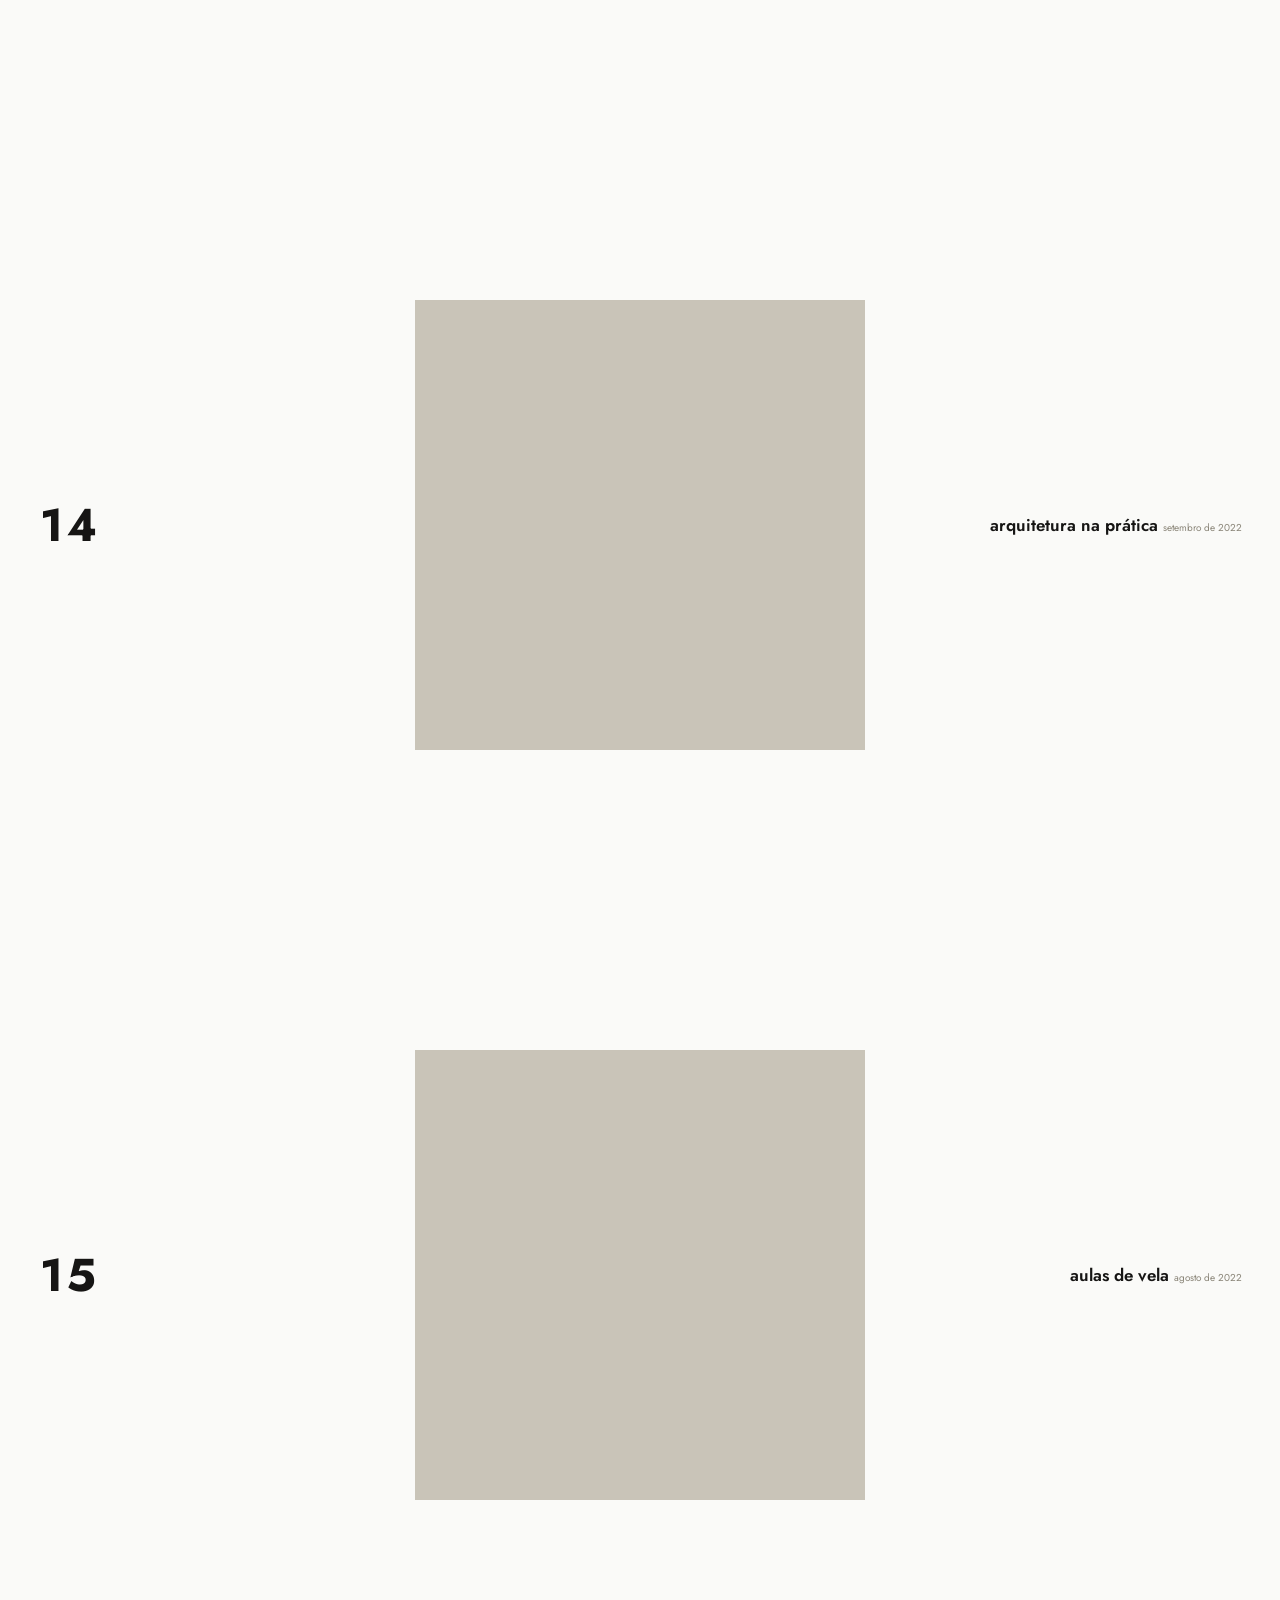
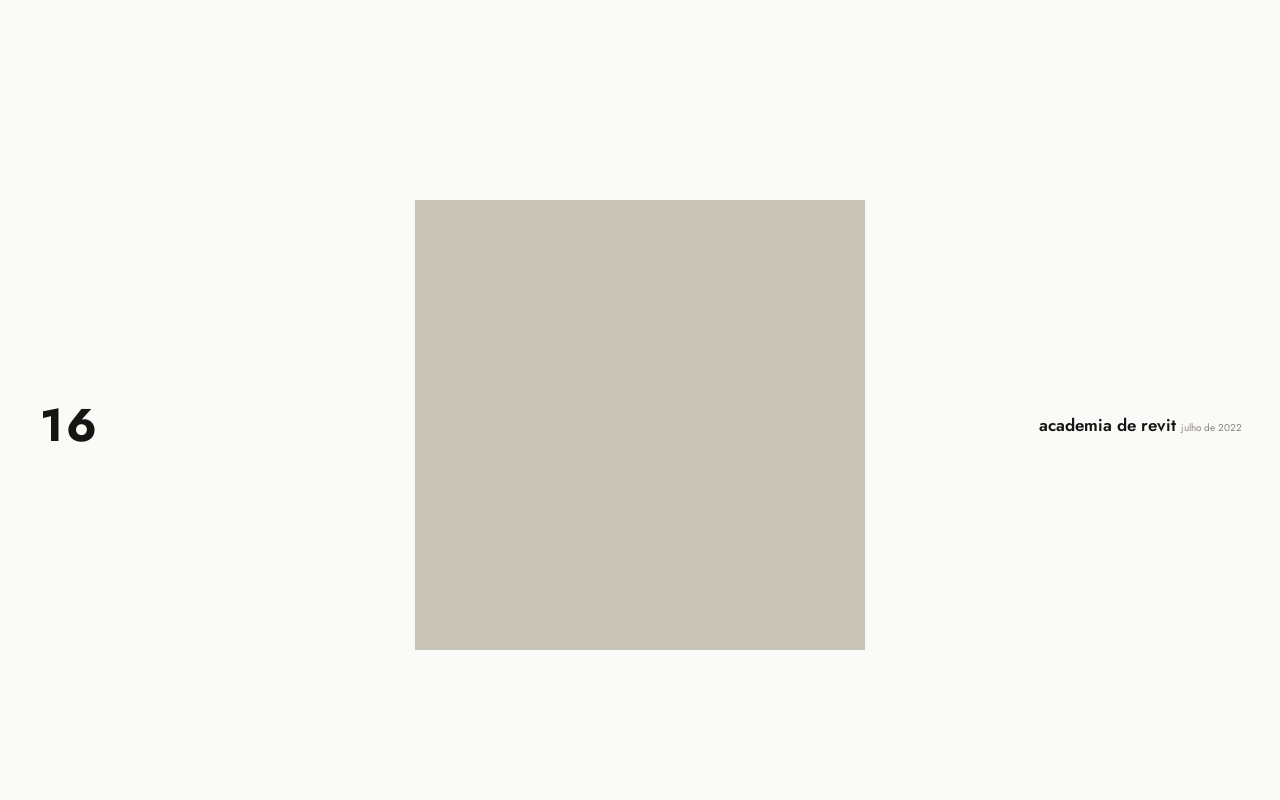
==== commit d60dedfc: "Home: fotos a 150% e metade do espacamento; marca fixa abre Sobre+Contacto - Sobre Mim e Contacto sa" ====
--- a/index.html
+++ b/index.html
@@ -12,27 +12,29 @@
 </head>
 <body>
 
-<!-- Projetos: um ecra inteiro por projeto, mais recente primeiro -->
+<!-- Projetos: cronologia, mais recente primeiro -->
 <main id="projetos"></main>
 
-<!-- Sobre mim -->
-<section class="sobre" id="sobre">
-  <img class="sobre__foto" id="sobre-foto" alt="" src="images/retrato.svg">
-  <div class="sobre__texto">
-    <p class="etiqueta">sobre mim</p>
-    <p id="sobre-texto"></p>
-  </div>
-</section>
+<!-- Marca fixa: unica navegacao do site, abre o ecra de Sobre Mim + Contacto -->
+<button type="button" class="marca" id="marca" aria-expanded="false" aria-controls="perfil">Tiago Vilar</button>
 
-<!-- Contacto -->
-<section class="contacto" id="contacto">
-  <div class="contacto__lista">
-    <p class="etiqueta">contacto</p>
-    <ul id="contacto-lista"></ul>
+<!-- Sobre Mim + Contacto: um ecra sem scroll, fora da cronologia -->
+<section class="perfil" id="perfil" hidden>
+  <img class="perfil__foto" id="sobre-foto" alt="" src="images/retrato.svg">
+  <div class="perfil__conteudo">
+    <div class="perfil__contacto">
+      <p class="etiqueta">contacto</p>
+      <ul id="contacto-lista"></ul>
+    </div>
+    <div class="perfil__sobre">
+      <p class="etiqueta">sobre mim</p>
+      <p id="sobre-texto"></p>
+    </div>
   </div>
 </section>
 
 <script src="js/conteudo.js"></script>
 <script src="js/home.js"></script>
+<script src="js/perfil.js"></script>
 </body>
 </html>
--- a/css/style.css
+++ b/css/style.css
@@ -9,15 +9,21 @@
   --bg: #FAFAF8;
   --ink: #161514;
   --gray: #8a8578;
-  --wine: #852321;
+  --destaque: #ad0000;   /* usado SO no hover da imagem de um projeto */
 
   --margem: 1cm;
 
-  /* Home */
+  /* Home.
+     --foto-base e a medida original; a foto mostra-se a 150% dessa base e o
+     espaco livre a volta e metade do que era, por isso a altura de cada
+     projeto deixa de ser 100vh e passa a ser foto + espaco. */
+  --foto-base: min(32vw, 300px);
+  --foto-home: min(calc(var(--foto-base) * 1.5), 70vh);
+  --espaco-home: calc((100vh - var(--foto-base)) / 2);
+
   --num-size: clamp(30px, 4.6vw, 46px);
   --nome-size: clamp(14px, 1.6vw, 17px);
-  --data-size: clamp(9px, 1vw, 11px);
-  --foto-home: min(32vw, 300px);
+  --data-size: clamp(8px, 0.85vw, 10px);
 
   /* Pagina de projeto */
   --titulo-fixo-size: clamp(12px, 1.3vw, 14px);
@@ -27,7 +33,8 @@
   --img-espaco: 48px;
   --ficha-size: clamp(10px, 1.1vw, 12px);
 
-  /* Sobre / Contacto */
+  /* Marca fixa, Sobre e Contacto */
+  --marca-size: clamp(9px, 0.95vw, 12px);
   --sobre-size: clamp(8px, 0.9vw, 12px);
   --contacto-size: clamp(9.5px, 1.05vw, 13px);
   --etiqueta-size: clamp(8px, 0.85vw, 11px);
@@ -47,6 +54,8 @@
   text-rendering: optimizeLegibility;
 }
 
+body.sem-scroll { overflow: hidden; }
+
 a { color: inherit; text-decoration: none; }
 img { display: block; max-width: 100%; }
 
@@ -61,7 +70,83 @@
 }
 
 /* ==========================================================================
-   HOME — lista cronologica, um projeto por ecra
+   MARCA — "Tiago Vilar" fixo no canto inferior esquerdo, sempre a frente,
+   independente do scroll. E o unico botao de navegacao do site: abre e fecha
+   o ecra de Sobre Mim + Contacto.
+   ========================================================================== */
+
+.marca {
+  position: fixed;
+  left: var(--margem);
+  bottom: var(--margem);
+  z-index: 60;
+  margin: 0;
+  padding: 0;
+  border: 0;
+  background: none;
+  font: inherit;
+  font-size: var(--marca-size);
+  font-weight: 600;
+  color: var(--ink);
+  cursor: pointer;
+  line-height: 1;
+}
+
+/* ==========================================================================
+   PERFIL — Sobre Mim + Contacto num so ecra, sem scroll, fora da cronologia.
+   Aparece por cima de tudo quando se carrega na marca.
+   ========================================================================== */
+
+.perfil {
+  position: fixed;
+  inset: 0;
+  z-index: 40;
+  background: var(--bg);
+  overflow: hidden;
+}
+
+.perfil[hidden] { display: none; }
+
+/* Foto de retrato mesmo por cima da marca, na mesma coluna de 1cm. */
+.perfil__foto {
+  position: absolute;
+  left: var(--margem);
+  bottom: calc(var(--margem) + 2.4em);
+  width: 75px;
+  aspect-ratio: 3 / 4;
+  object-fit: cover;
+  background: #C9C4B8;
+}
+
+/* Contacto por cima, texto do Sobre Mim em baixo — ambos encostados ao fundo,
+   como nos dois ecras aprovados. */
+.perfil__conteudo {
+  position: absolute;
+  left: 44%;
+  right: var(--margem);
+  bottom: var(--margem);
+  display: flex;
+  flex-direction: column;
+  gap: 2.4em;
+}
+
+.perfil__contacto { text-align: right; }
+.perfil__contacto ul { list-style: none; margin: 0; padding: 0; }
+
+.perfil__contacto li {
+  font-size: var(--contacto-size);
+  line-height: 1.5;
+}
+
+.perfil__sobre p { margin: 0; }
+
+.perfil__sobre p:last-child {
+  font-size: var(--sobre-size);
+  line-height: 1.55;
+}
+
+/* ==========================================================================
+   HOME — lista cronologica de projetos
    Tres elementos posicionados de forma independente (nao grid), para a foto
    ficar no centro real do ecra mesmo com nomes de larguras diferentes.
    ========================================================================== */
@@ -69,8 +154,7 @@
 .projeto {
   position: relative;
   display: block;
-  height: 100vh;
-  height: 100svh;
+  height: calc(var(--foto-home) + var(--espaco-home));
   overflow: hidden;
 }
 
@@ -82,8 +166,9 @@
   font-size: var(--num-size);
   font-weight: 700;
   line-height: 1;
-  color: var(--ink);           /* mantem-se sempre preto, tambem no hover */
+  color: var(--ink);
   font-variant-numeric: tabular-nums;
+  transition: color .18s ease;
 }
 
 .projeto__foto {
@@ -121,72 +206,12 @@
   margin-top: 1px;             /* quase coladas, por decisao de design */
 }
 
-.projeto:hover .projeto__nome,
-.projeto:focus-visible .projeto__nome { color: var(--wine); }
+/* Vermelho so quando o rato esta mesmo por cima da imagem daquele projeto —
+   em mais lado nenhum. Numero e nome mudam os dois. */
+.projeto:has(.projeto__foto:hover) .projeto__nome,
+.projeto:has(.projeto__foto:hover) .projeto__num { color: var(--destaque); }
 
 .projeto:focus-visible { outline: none; }
-
-/* ==========================================================================
-   SOBRE MIM — um ecra, sem scroll, tudo alinhado ao fundo
-   ========================================================================== */
-
-.sobre {
-  position: relative;
-  height: 100vh;
-  height: 100svh;
-  overflow: hidden;
-}
-
-.sobre__foto {
-  position: absolute;
-  left: var(--margem);
-  bottom: var(--margem);
-  width: 75px;
-  aspect-ratio: 3 / 4;
-  object-fit: cover;
-  background: #C9C4B8;
-}
-
-.sobre__texto {
-  position: absolute;
-  left: 44%;
-  right: var(--margem);
-  bottom: var(--margem);
-}
-
-.sobre__texto p {
-  margin: 0;
-  font-size: var(--sobre-size);
-  line-height: 1.55;
-}
-
-/* ==========================================================================
-   CONTACTO — um ecra, so a lista, canto inferior direito
-   ========================================================================== */
-
-.contacto {
-  position: relative;
-  height: 100vh;
-  height: 100svh;
-  overflow: hidden;
-}
-
-.contacto__lista {
-  position: absolute;
-  right: var(--margem);
-  bottom: var(--margem);
-  text-align: right;
-}
-
-.contacto__lista ul { list-style: none; margin: 0; padding: 0; }
-
-.contacto__lista li {
-  font-size: var(--contacto-size);
-  line-height: 1.5;
-}
-
-.contacto__lista a { transition: color .18s ease; }
-.contacto__lista a:hover { color: var(--wine); }
 
 /* ==========================================================================
    PAGINA DE PROJETO — scroll normal da pagina, titulo verdadeiramente fixo
@@ -203,10 +228,7 @@
   font-weight: 600;
   text-transform: lowercase;
   z-index: 5;
-  transition: color .18s ease;
-}
-
-.projeto-titulo:hover { color: var(--wine); }
+}
 
 .conteudo {
   max-width: var(--conteudo-max);
@@ -266,7 +288,7 @@
   display: none;
   align-items: center;
   justify-content: center;
-  z-index: 50;
+  z-index: 70;
   cursor: zoom-out;
   padding: var(--margem);
 }
@@ -286,14 +308,14 @@
 @media (max-width: 640px) {
   :root {
     --margem: .6cm;
-    --foto-home: 46vw;
+    --foto-base: 40vw;
     --conteudo-pad: 24px;
     --img-largura: 78%;
     --sobre-size: 10px;
   }
 
   .projeto__info { max-width: 26vw; }
-  .sobre__texto { left: 30%; }
+  .perfil__conteudo { left: 30%; }
   .ficha { grid-template-columns: 1fr; gap: 24px; }
   .ficha h2 { margin-bottom: 0; }
 }
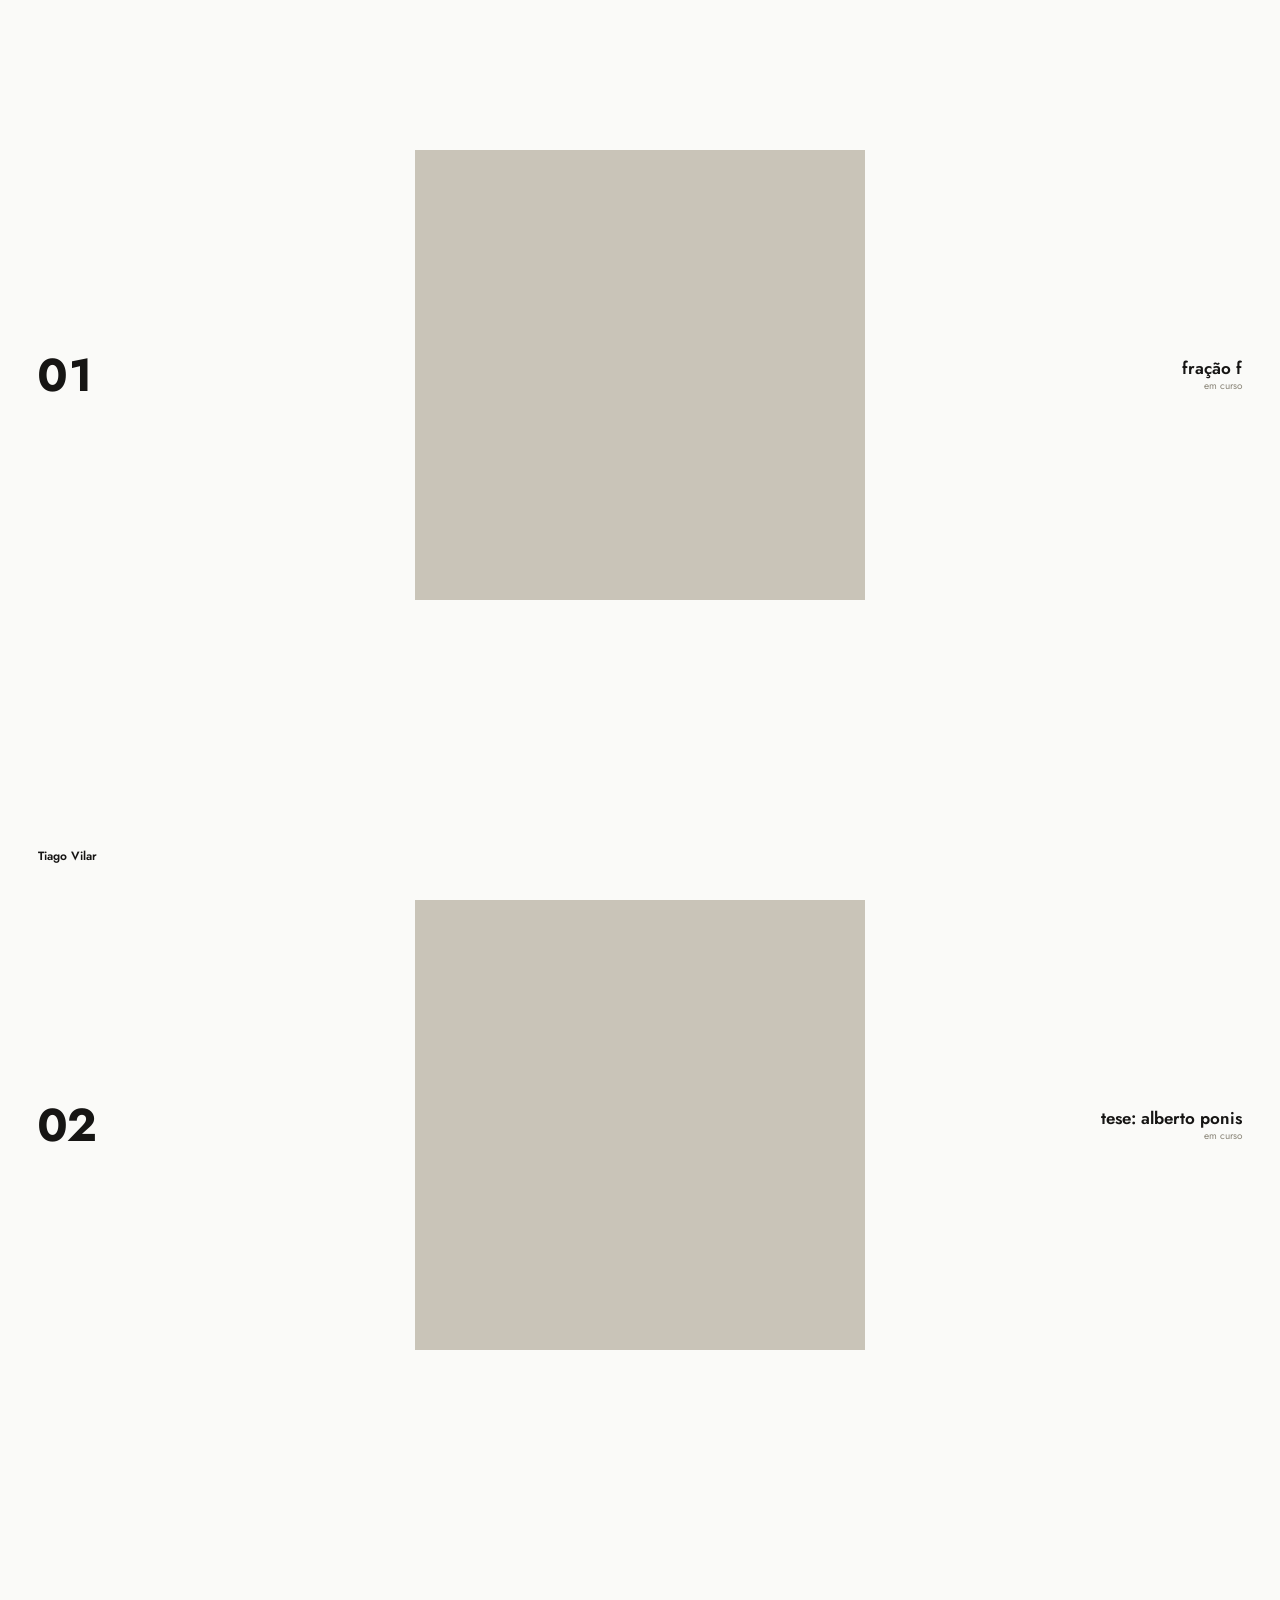
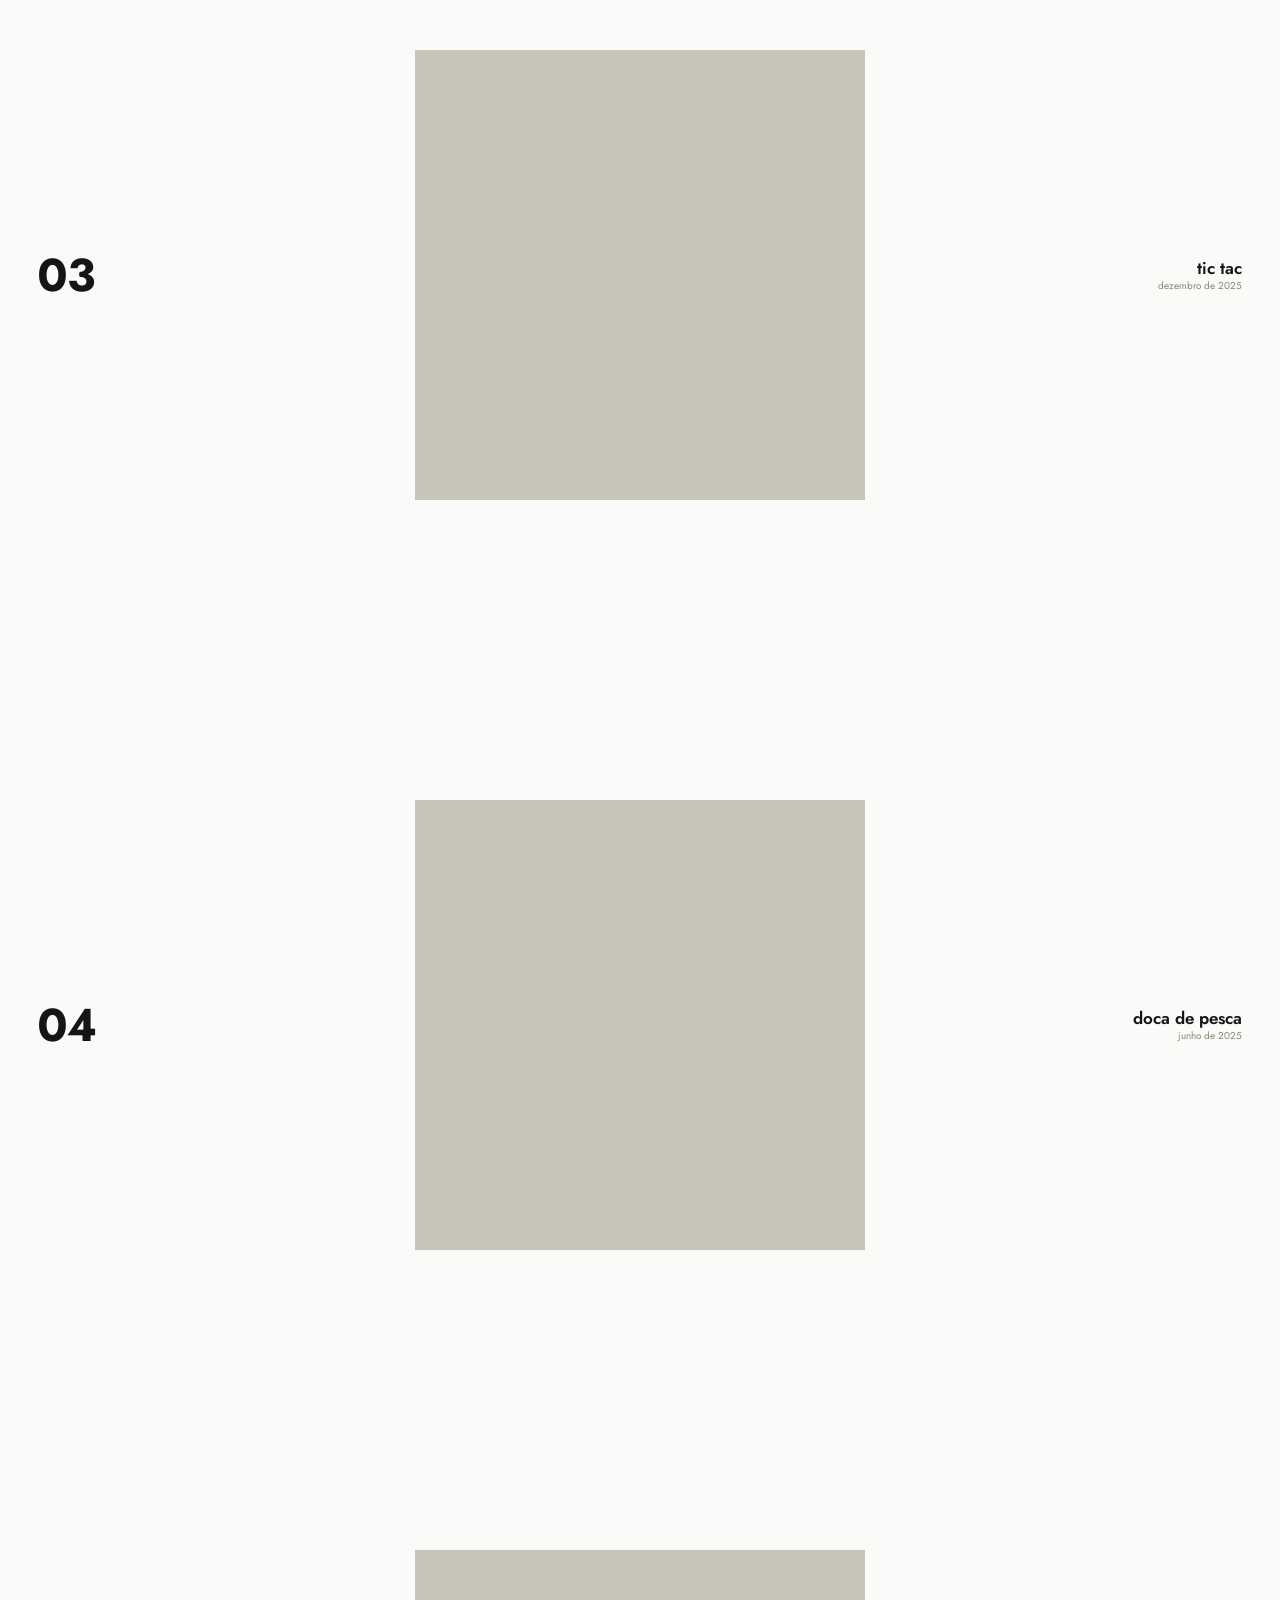
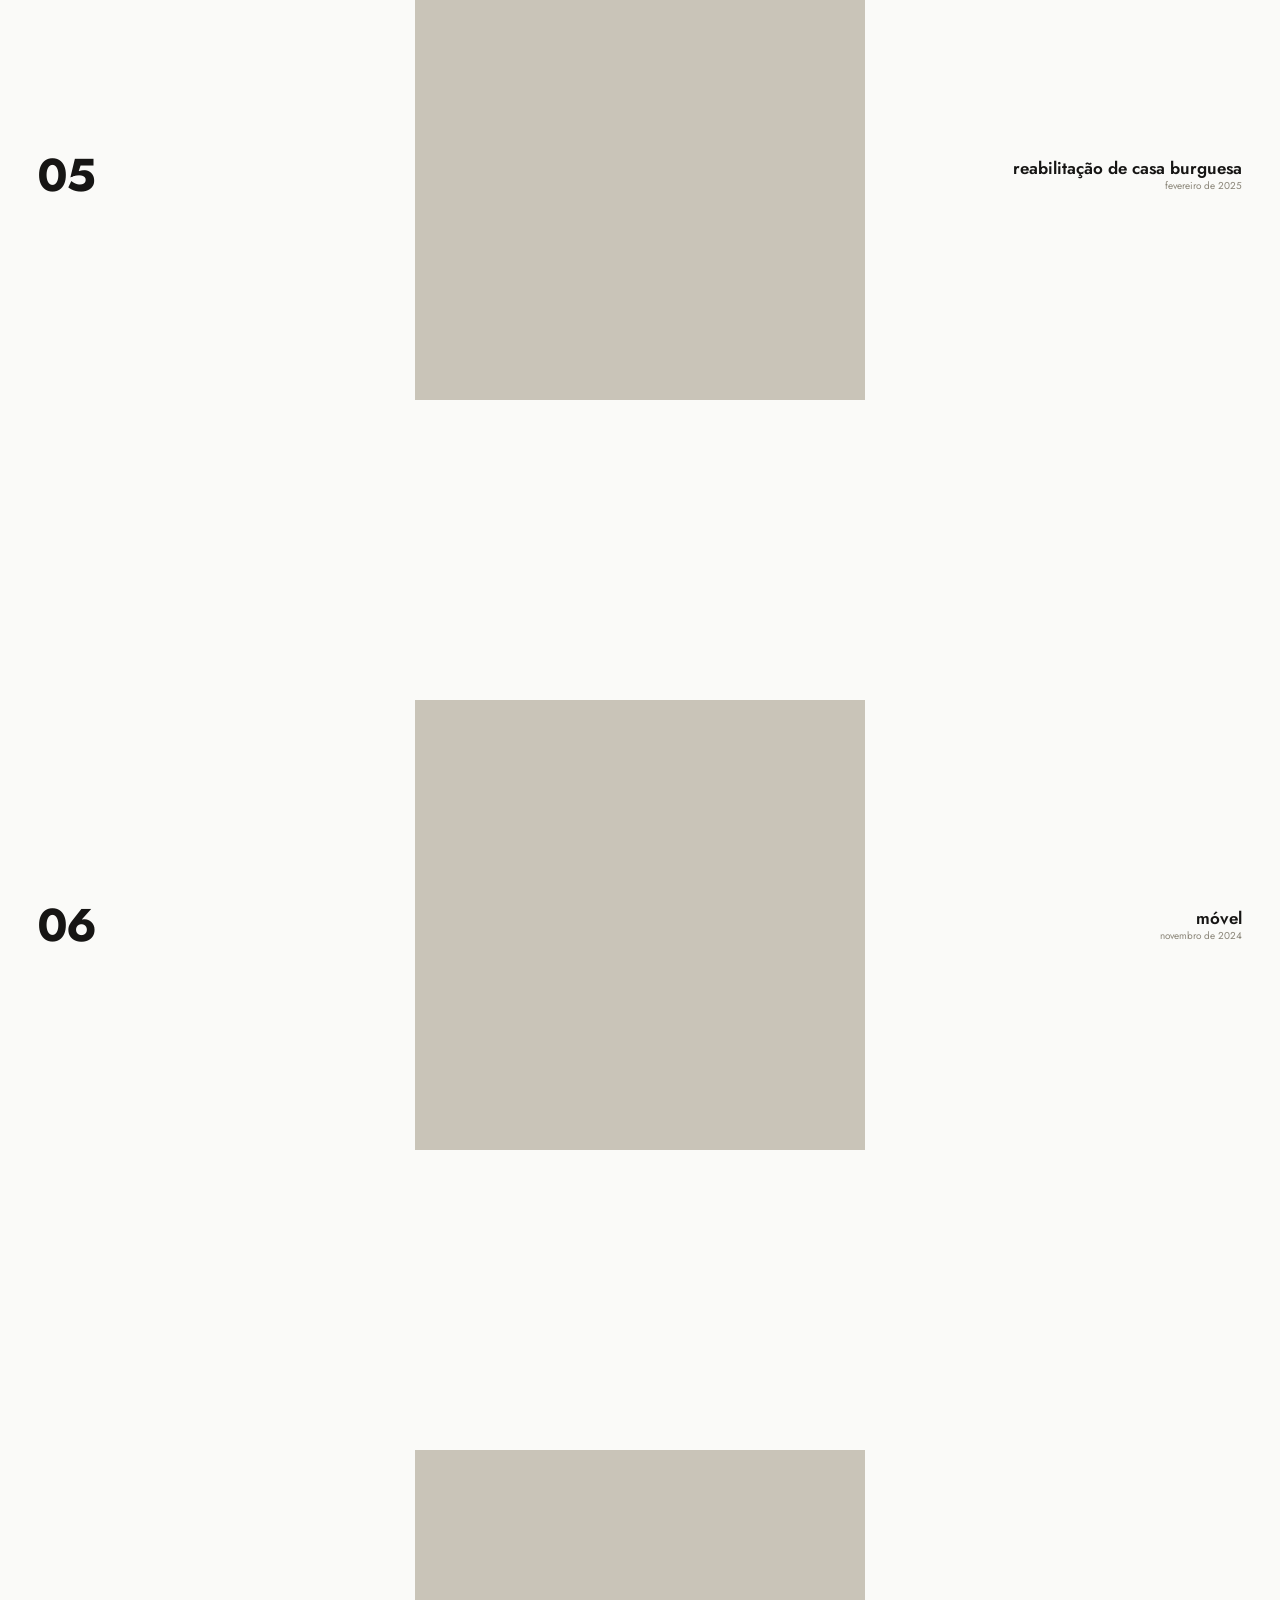
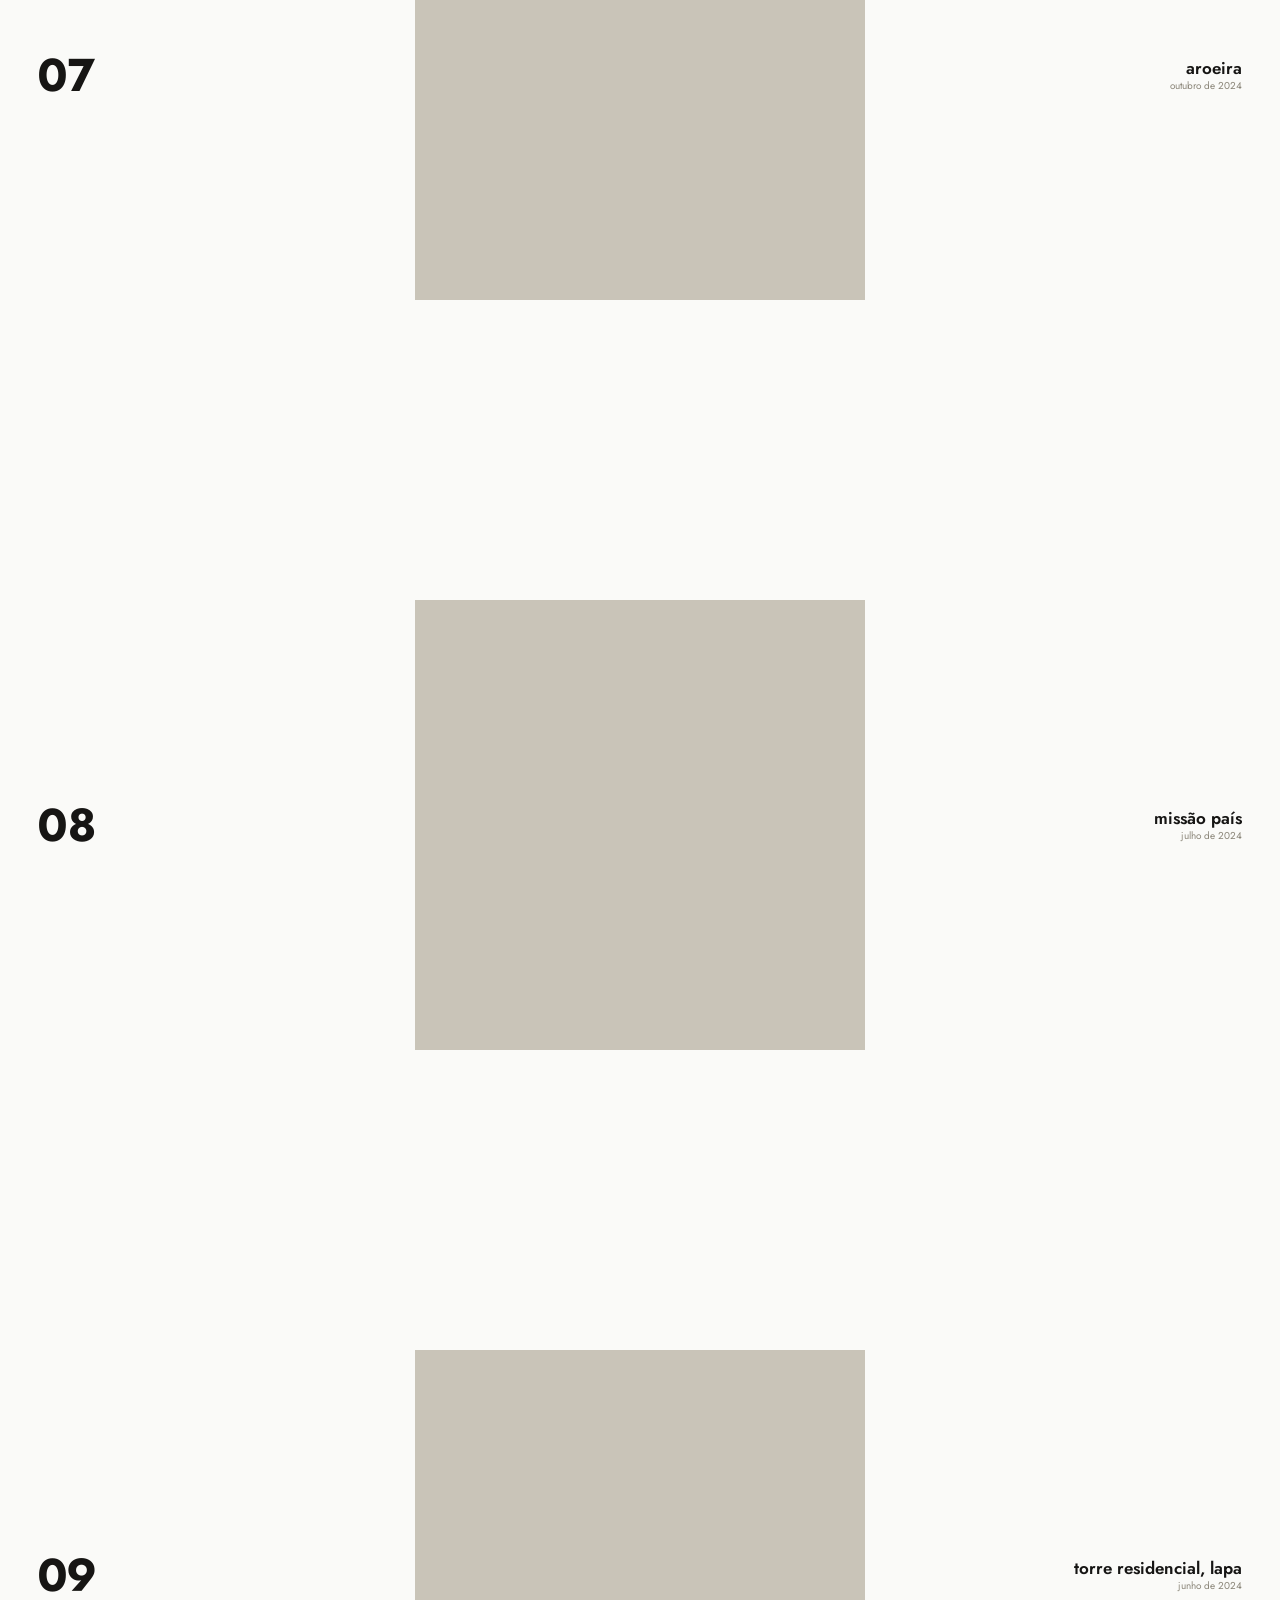
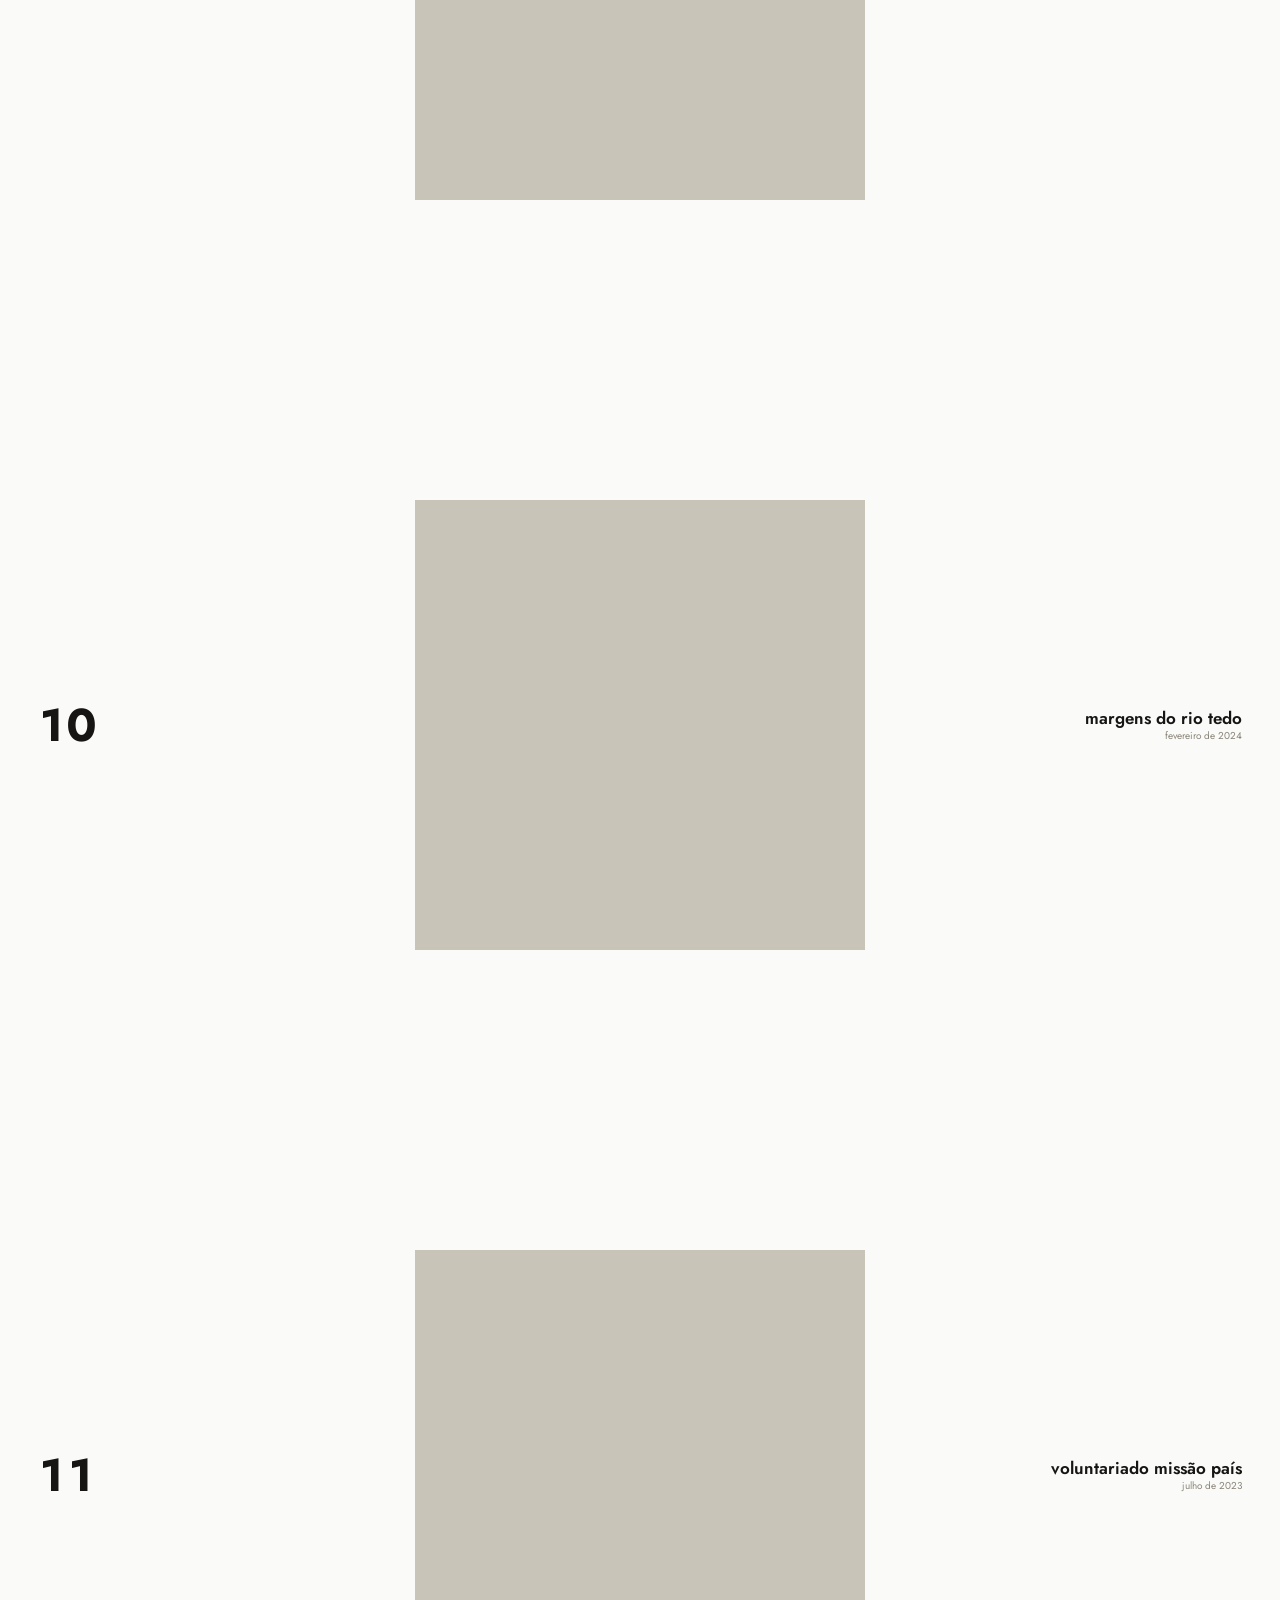
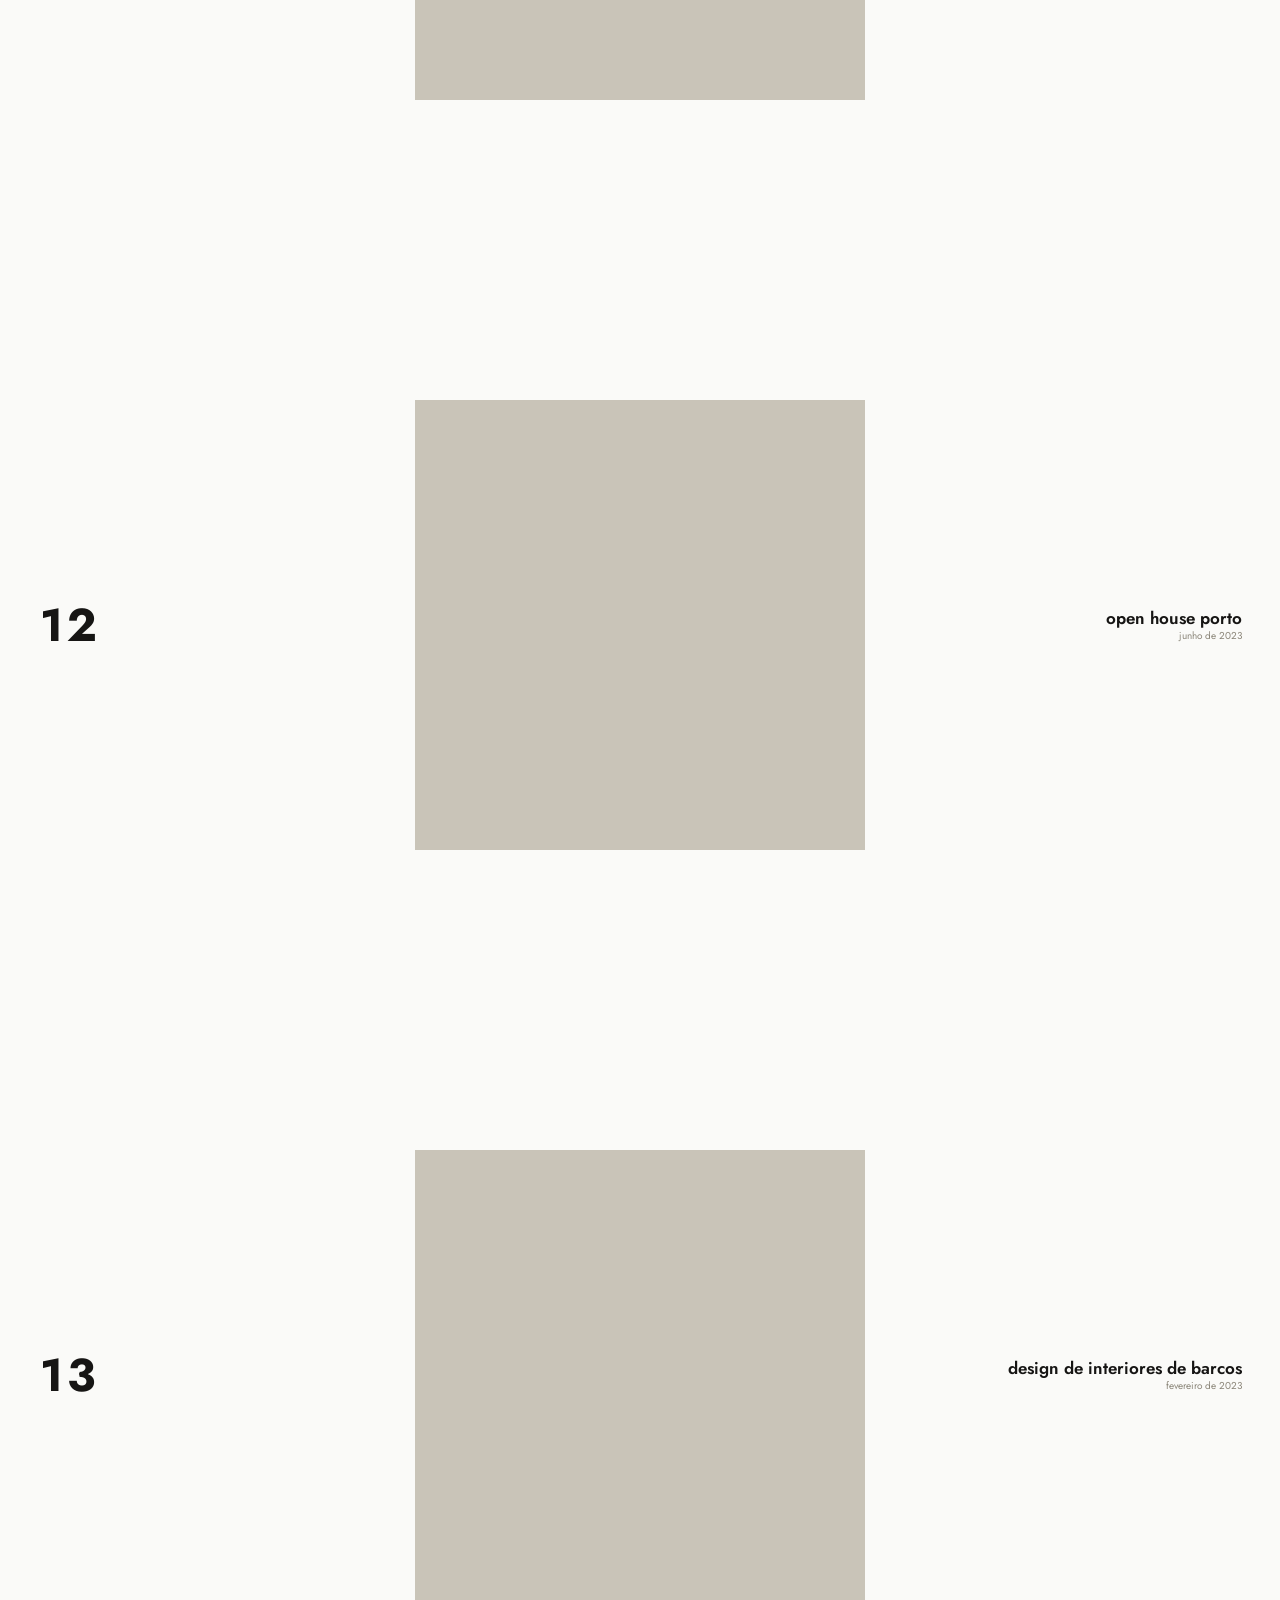
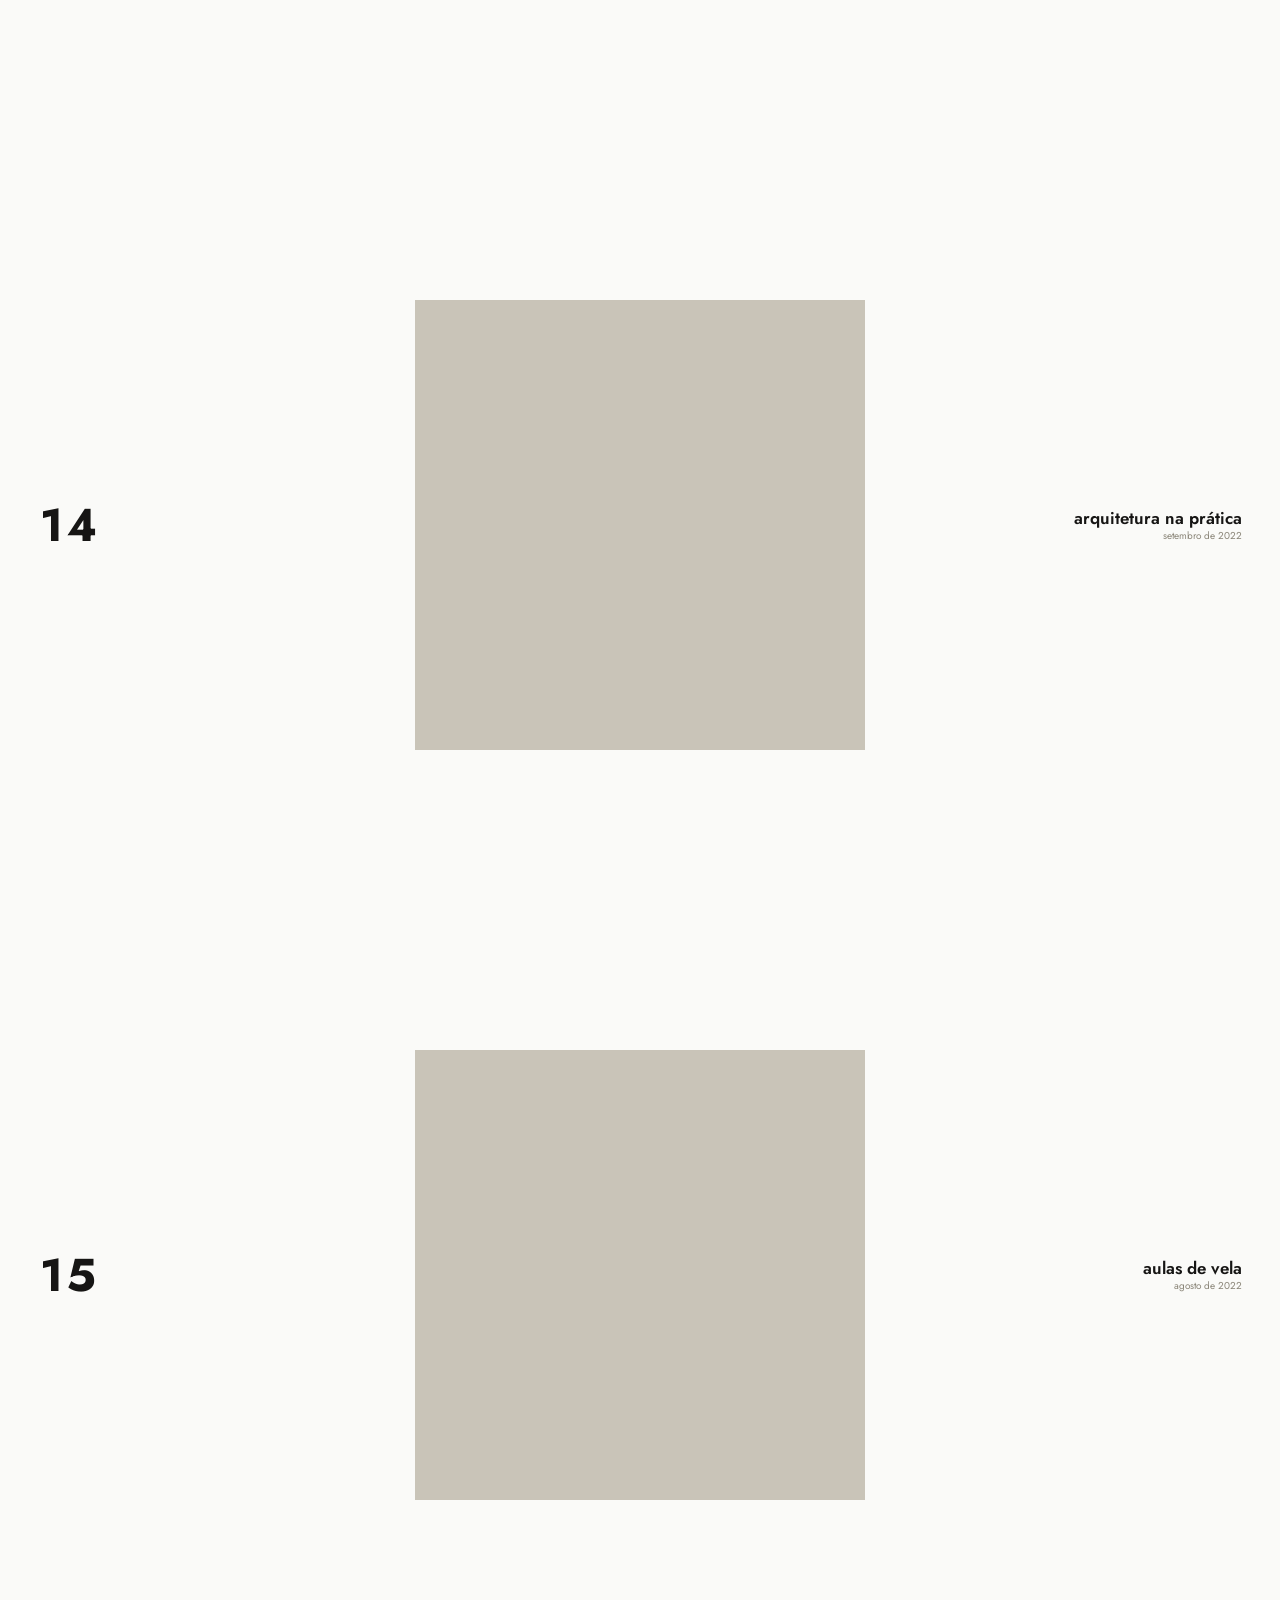
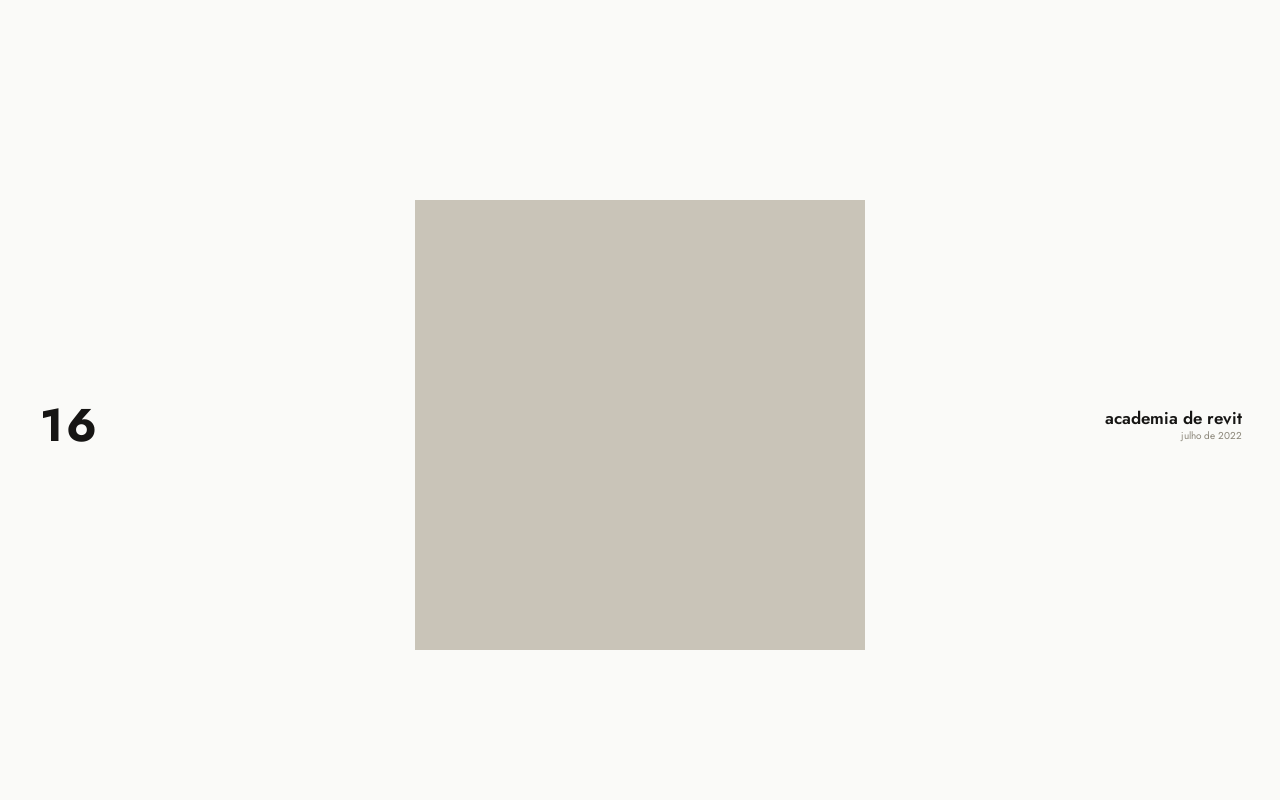
==== commit 88bf22f0: "Corrigir data por baixo do nome e permitir aceitar convite do Identity na raiz - .projeto__nome e .p" ====
--- a/index.html
+++ b/index.html
@@ -9,6 +9,11 @@
 <link rel="preconnect" href="https://fonts.gstatic.com" crossorigin>
 <link href="https://fonts.googleapis.com/css2?family=Jost:wght@400;500;600;700&display=swap" rel="stylesheet">
 <link rel="stylesheet" href="css/style.css">
+<!-- Os emails de convite e de recuperacao de password do Netlify Identity
+     abrem a RAIZ do site com um token no fim do URL (#invite_token=...).
+     Sem este widget aqui, o link nao faz nada e nunca se chega a definir a
+     password. Depois de entrar, segue para o painel. -->
+<script src="https://identity.netlify.com/v1/netlify-identity-widget.js"></script>
 </head>
 <body>
 
@@ -36,5 +41,17 @@
 <script src="js/conteudo.js"></script>
 <script src="js/home.js"></script>
 <script src="js/perfil.js"></script>
+<script>
+  /* Ao aceitar o convite ou recuperar a password, o Netlify Identity abre o
+     seu proprio formulario por cima da home; concluido o login, segue para o
+     painel de edicao. Para quem so visita o site, isto e invisivel. */
+  if (window.netlifyIdentity) {
+    window.netlifyIdentity.on('init', user => {
+      if (!user) {
+        window.netlifyIdentity.on('login', () => { document.location.href = '/admin/'; });
+      }
+    });
+  }
+</script>
 </body>
 </html>
--- a/css/style.css
+++ b/css/style.css
@@ -191,7 +191,10 @@
   max-width: 34vw;
 }
 
+/* Sao <span> dentro do <a>, por isso precisam mesmo de display:block para a
+   data cair por baixo do nome (e para o margin-top pegar). */
 .projeto__nome {
+  display: block;
   font-size: var(--nome-size);
   font-weight: 600;
   line-height: 1.15;
@@ -200,6 +203,7 @@
 }
 
 .projeto__data {
+  display: block;
   font-size: var(--data-size);
   color: var(--gray);
   line-height: 1.1;
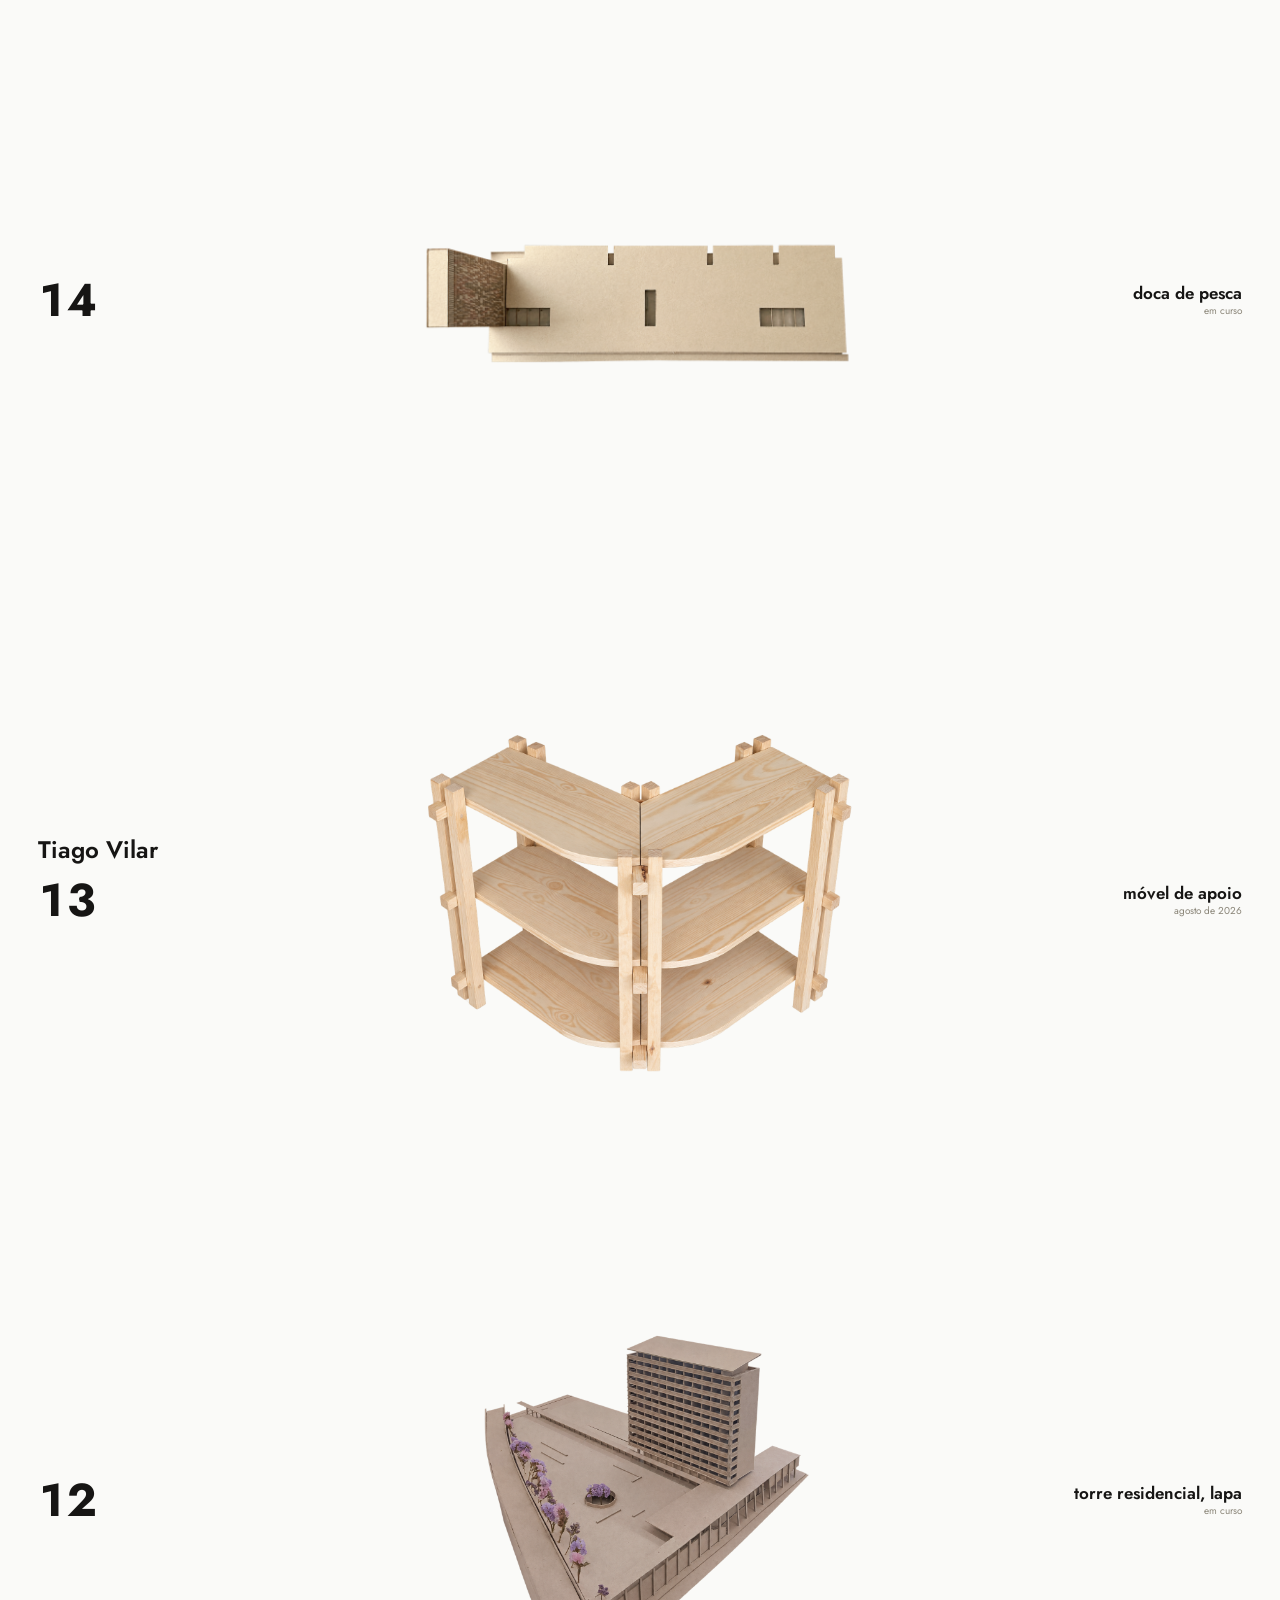
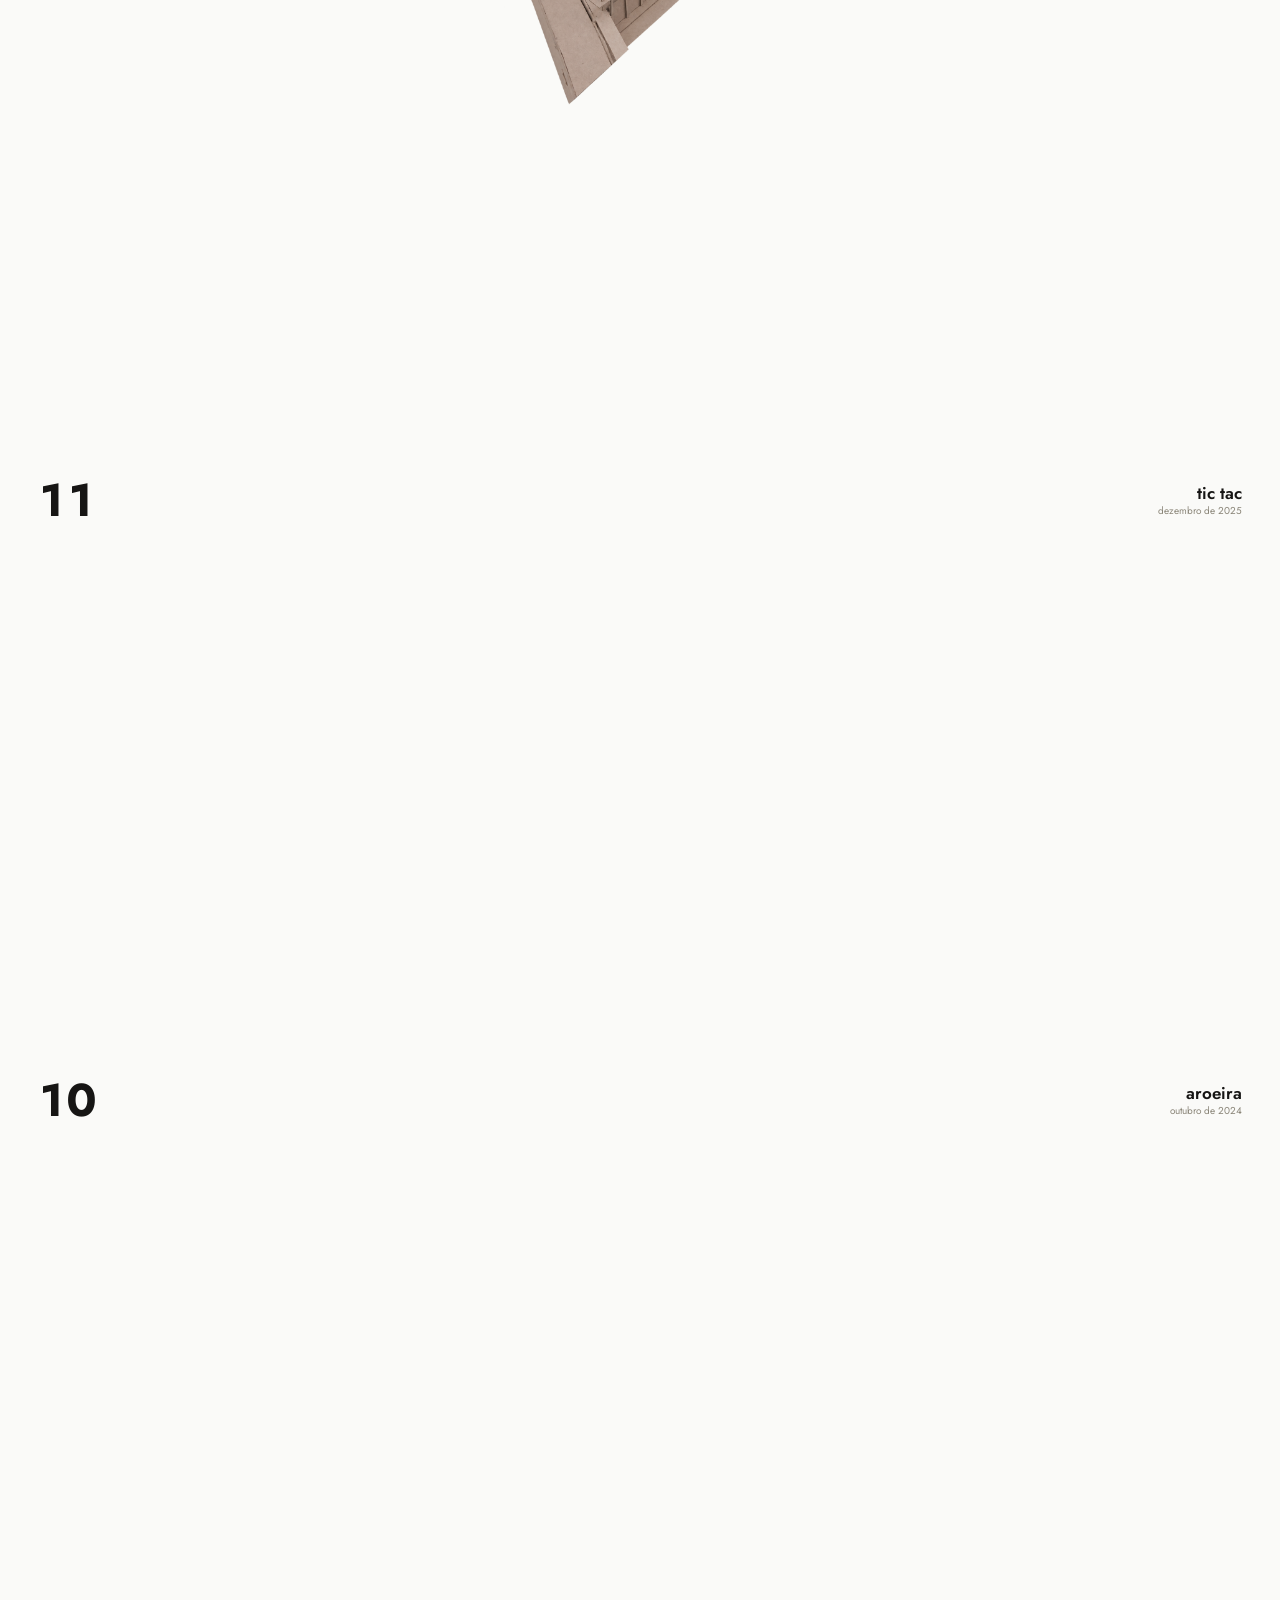
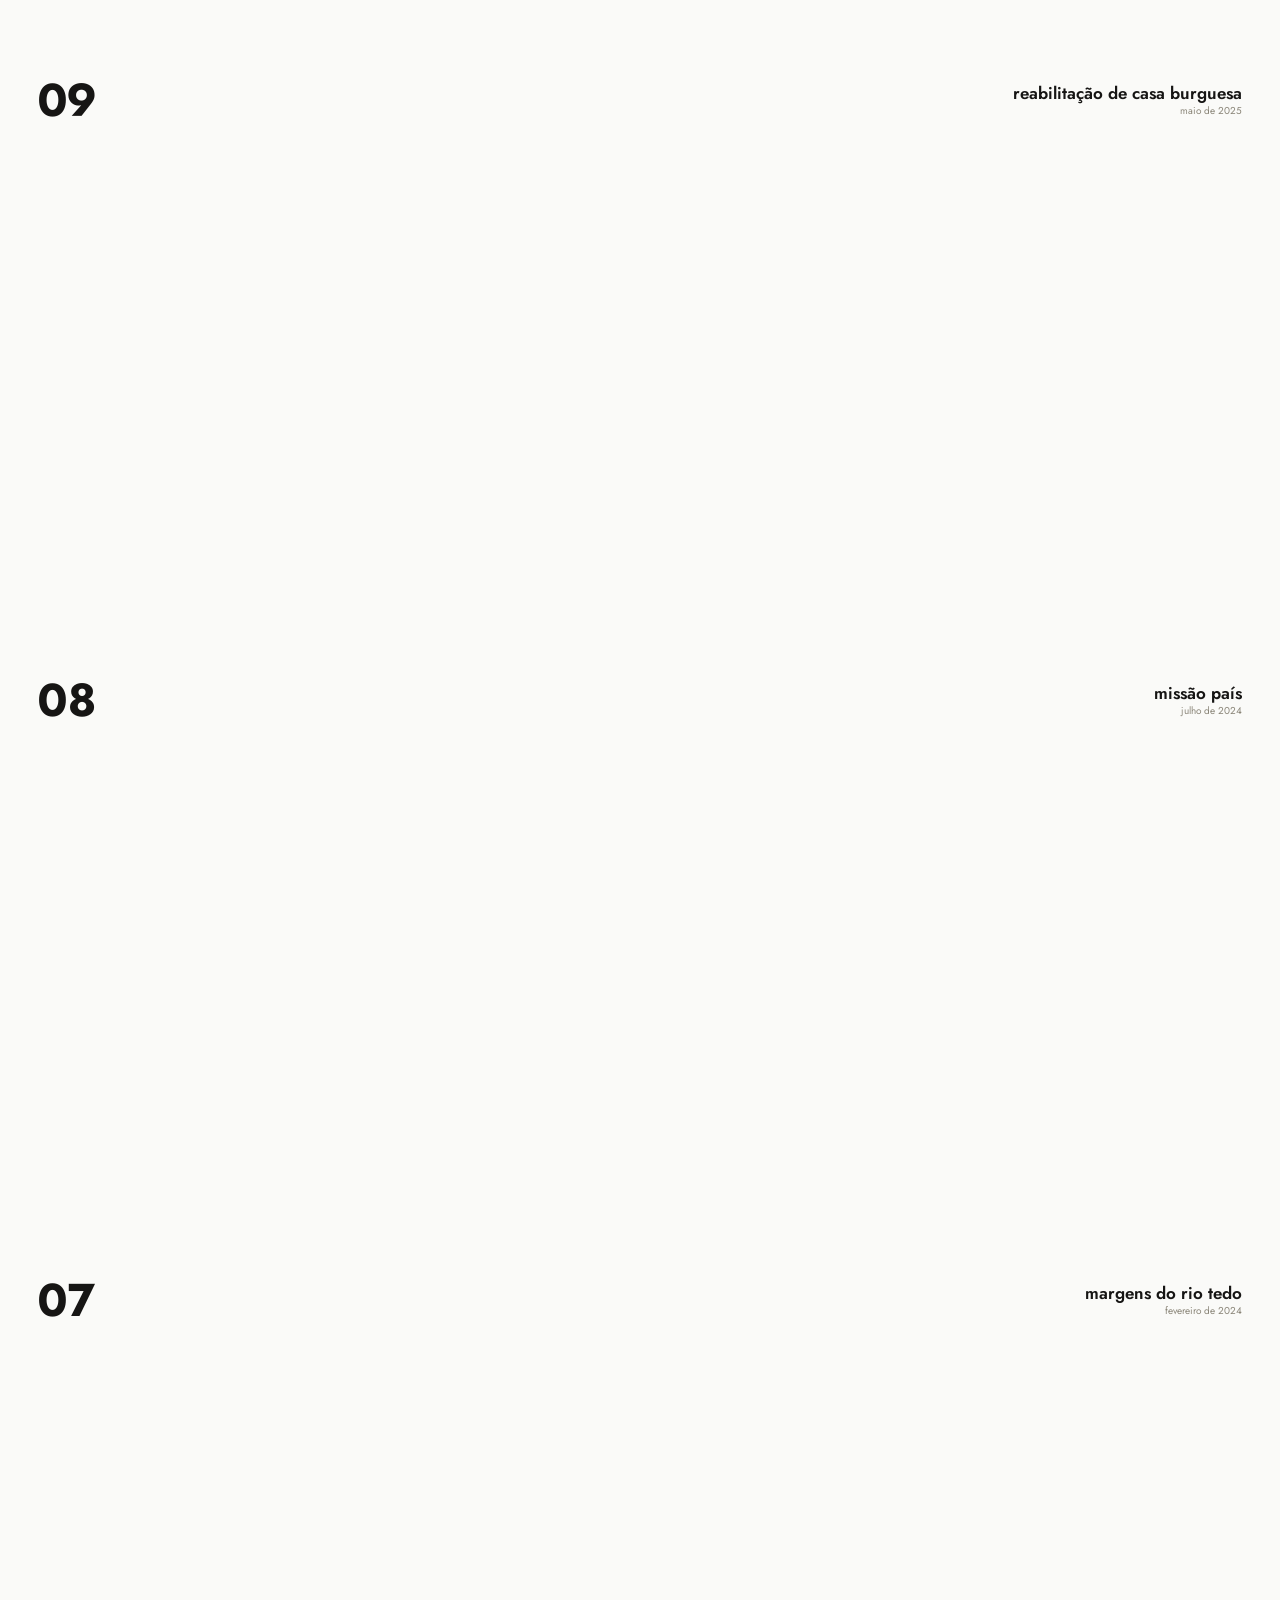
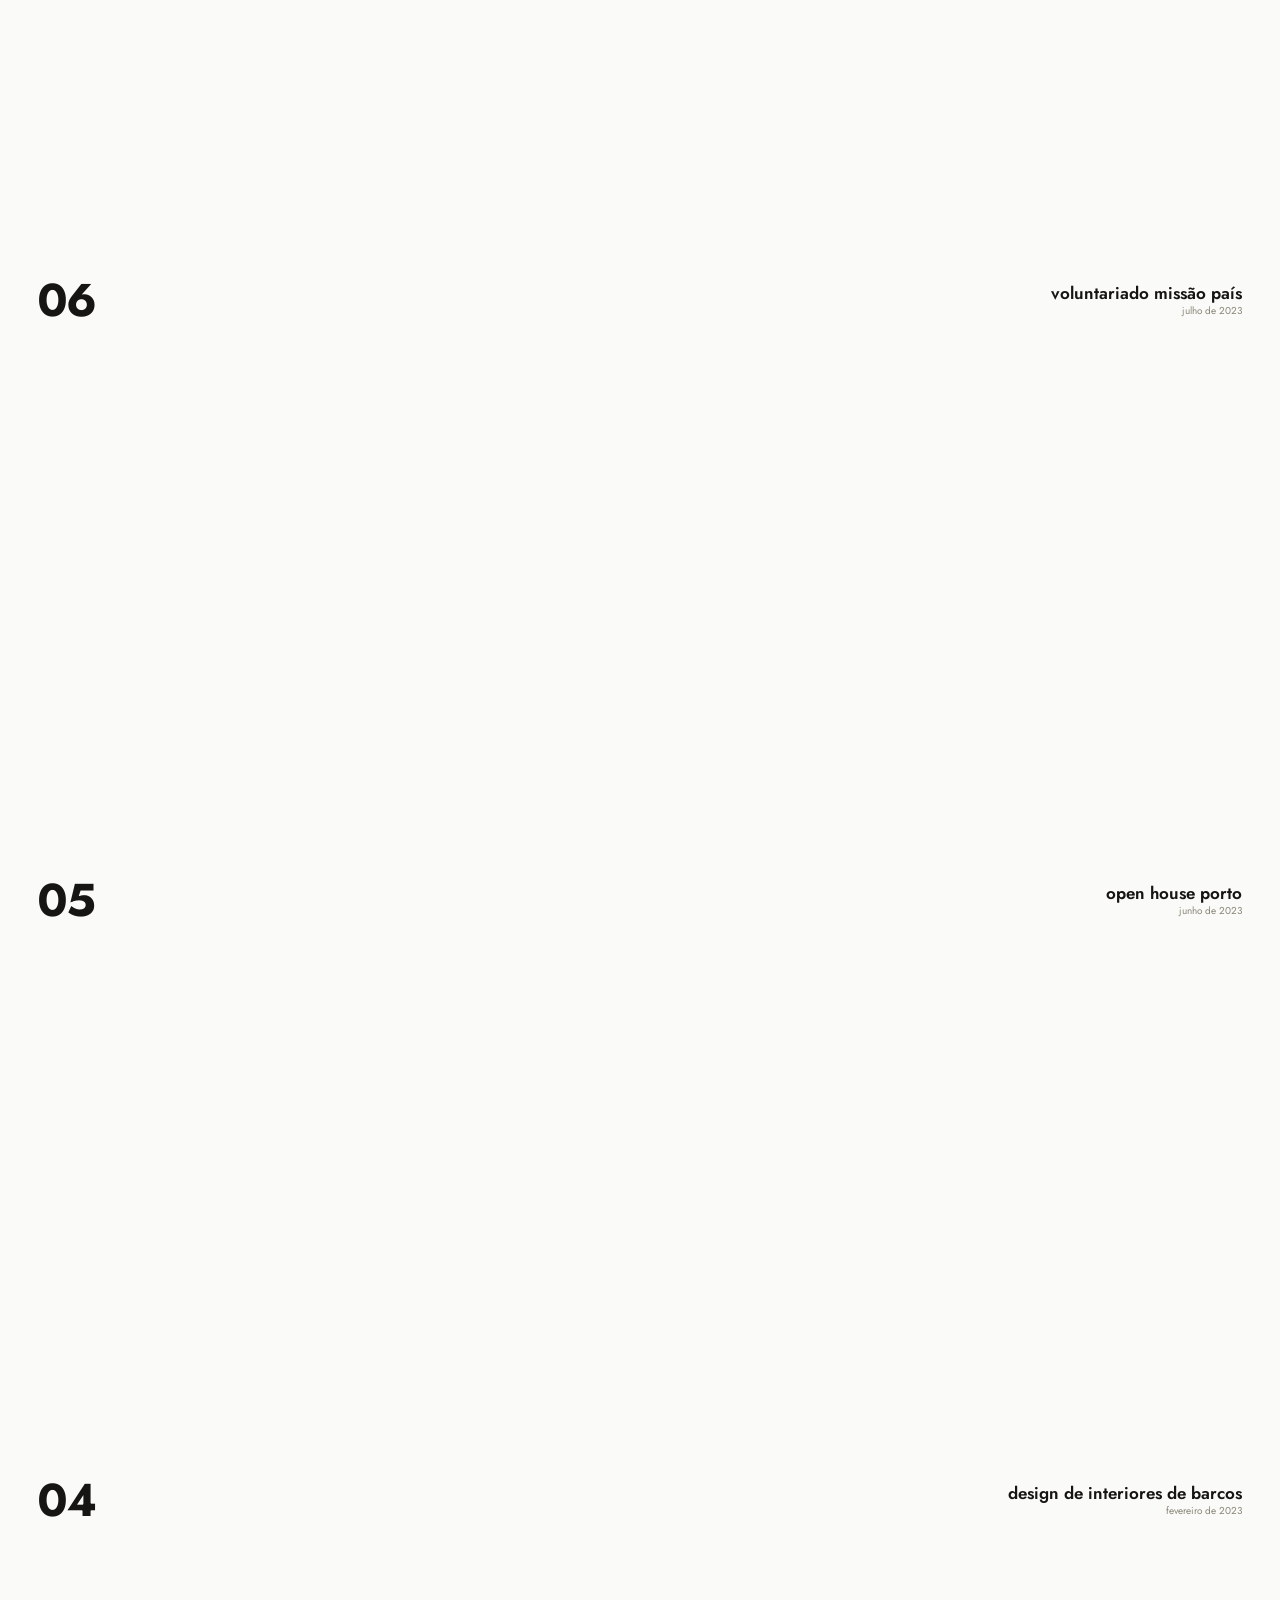
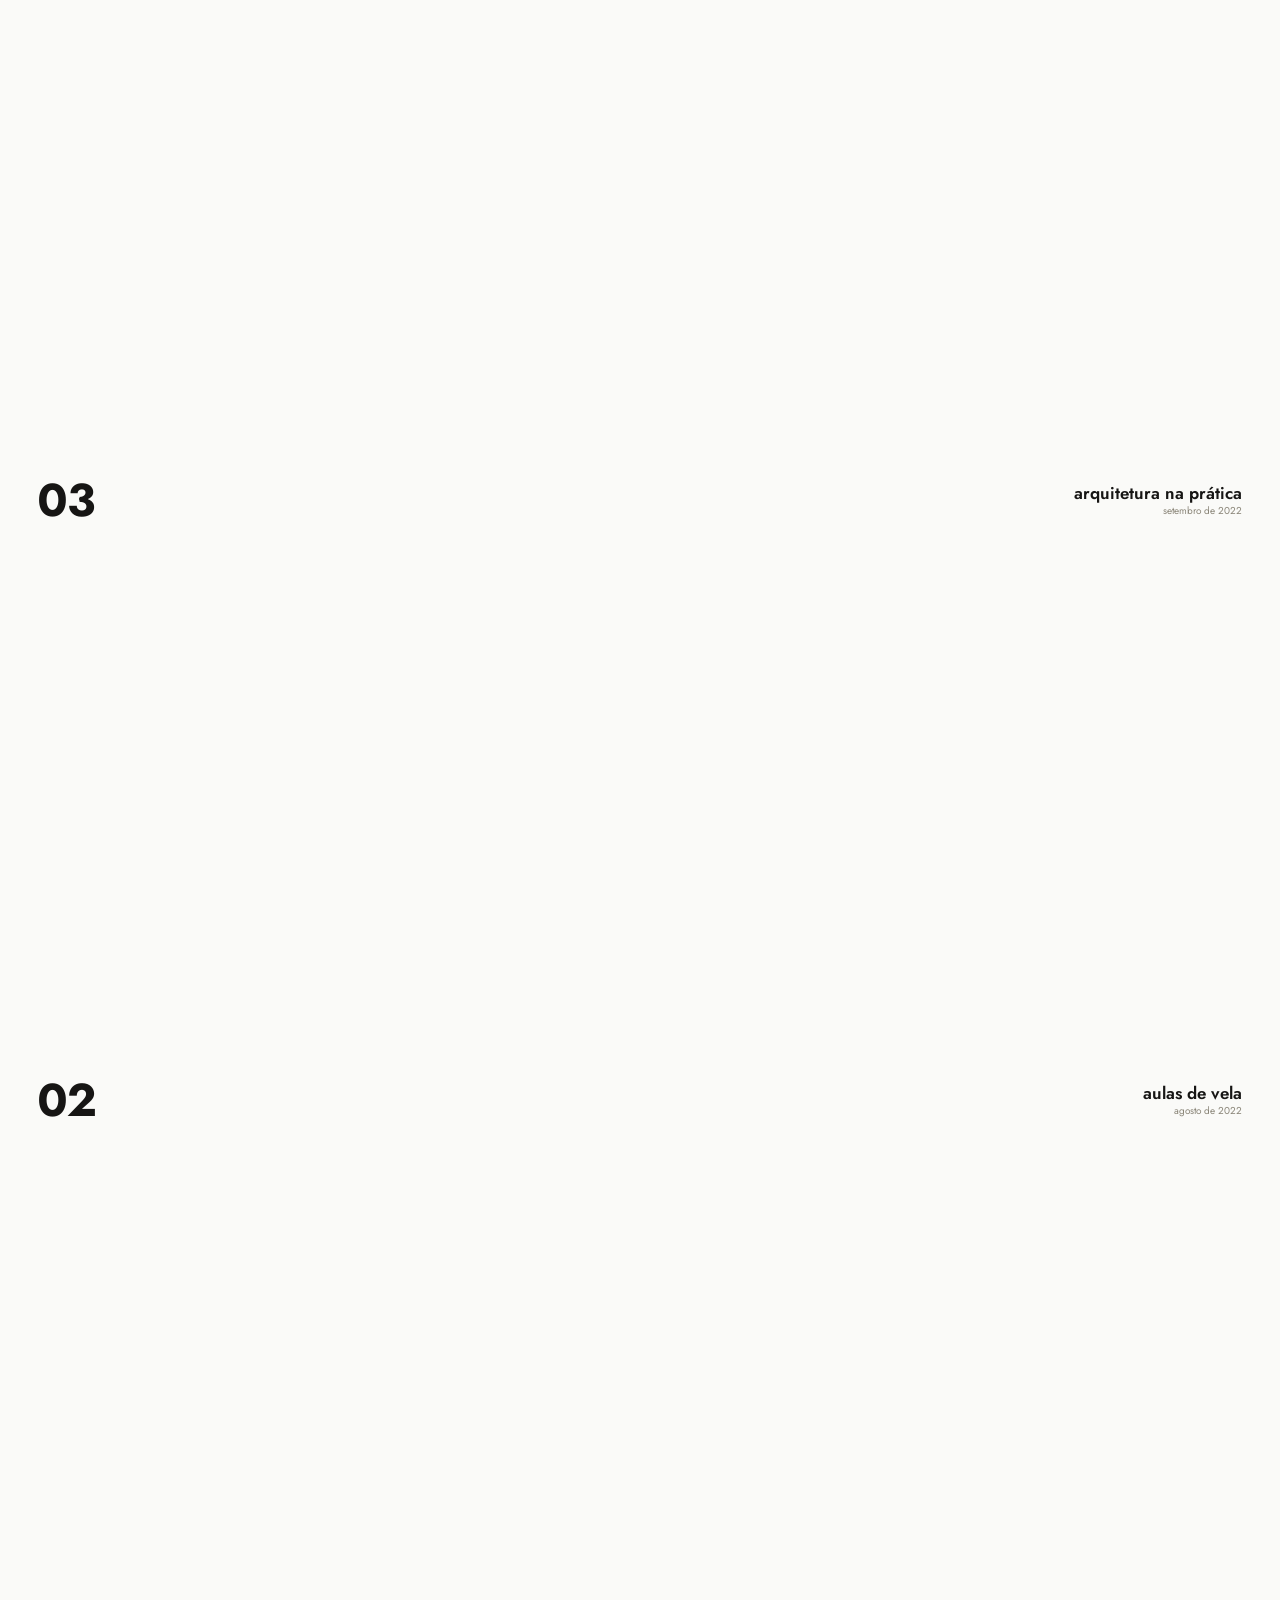
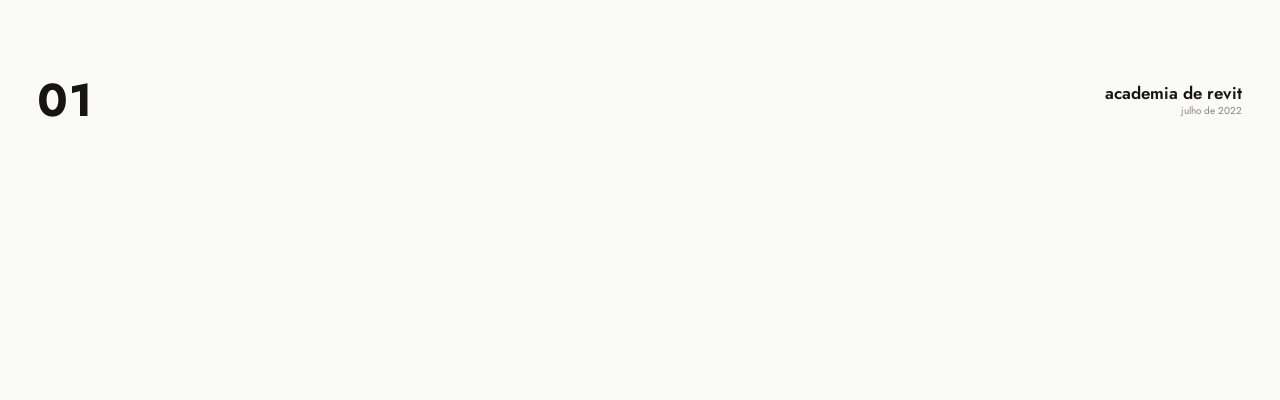
==== commit 355f81aa: "Simplificar o painel /admin: so o essencial, sem placeholders - Removido o painel de pre-visualizaca" ====
--- a/index.html
+++ b/index.html
@@ -9,11 +9,6 @@
 <link rel="preconnect" href="https://fonts.gstatic.com" crossorigin>
 <link href="https://fonts.googleapis.com/css2?family=Jost:wght@400;500;600;700&display=swap" rel="stylesheet">
 <link rel="stylesheet" href="css/style.css">
-<!-- Os emails de convite e de recuperacao de password do Netlify Identity
-     abrem a RAIZ do site com um token no fim do URL (#invite_token=...).
-     Sem este widget aqui, o link nao faz nada e nunca se chega a definir a
-     password. Depois de entrar, segue para o painel. -->
-<script src="https://identity.netlify.com/v1/netlify-identity-widget.js"></script>
 </head>
 <body>
 
@@ -25,7 +20,7 @@
 
 <!-- Sobre Mim + Contacto: um ecra sem scroll, fora da cronologia -->
 <section class="perfil" id="perfil" hidden>
-  <img class="perfil__foto" id="sobre-foto" alt="" src="images/retrato.svg">
+  <img class="perfil__foto" id="sobre-foto" alt="" hidden>
   <div class="perfil__conteudo">
     <div class="perfil__contacto">
       <p class="etiqueta">contacto</p>
@@ -41,17 +36,5 @@
 <script src="js/conteudo.js"></script>
 <script src="js/home.js"></script>
 <script src="js/perfil.js"></script>
-<script>
-  /* Ao aceitar o convite ou recuperar a password, o Netlify Identity abre o
-     seu proprio formulario por cima da home; concluido o login, segue para o
-     painel de edicao. Para quem so visita o site, isto e invisivel. */
-  if (window.netlifyIdentity) {
-    window.netlifyIdentity.on('init', user => {
-      if (!user) {
-        window.netlifyIdentity.on('login', () => { document.location.href = '/admin/'; });
-      }
-    });
-  }
-</script>
 </body>
 </html>
--- a/css/style.css
+++ b/css/style.css
@@ -19,7 +19,7 @@
      projeto deixa de ser 100vh e passa a ser foto + espaco. */
   --foto-base: min(32vw, 300px);
   --foto-home: min(calc(var(--foto-base) * 1.5), 70vh);
-  --espaco-home: calc((100vh - var(--foto-base)) / 2);
+  --espaco-home: calc((100vh - var(--foto-base)) / 4);
 
   --num-size: clamp(30px, 4.6vw, 46px);
   --nome-size: clamp(14px, 1.6vw, 17px);
@@ -34,7 +34,7 @@
   --ficha-size: clamp(10px, 1.1vw, 12px);
 
   /* Marca fixa, Sobre e Contacto */
-  --marca-size: clamp(9px, 0.95vw, 12px);
+  --marca-size: clamp(18px, 1.9vw, 24px);
   --sobre-size: clamp(8px, 0.9vw, 12px);
   --contacto-size: clamp(9.5px, 1.05vw, 13px);
   --etiqueta-size: clamp(8px, 0.85vw, 11px);
@@ -115,7 +115,6 @@
   width: 75px;
   aspect-ratio: 3 / 4;
   object-fit: cover;
-  background: #C9C4B8;
 }
 
 /* Contacto por cima, texto do Sobre Mim em baixo — ambos encostados ao fundo,
@@ -171,15 +170,42 @@
   transition: color .18s ease;
 }
 
-.projeto__foto {
+/* So a fotografia e clicavel: e o unico elemento dentro do <a>. O numero e o
+   nome sao texto solto, nao levam a lado nenhum. */
+.projeto__link {
   position: absolute;
   left: 50%;
   top: 50%;
   transform: translate(-50%, -50%);
   width: var(--foto-home);
-  aspect-ratio: 1 / 1;
-  object-fit: cover;
-  background: #C9C4B8;
+  display: block;
+}
+
+.projeto__foto {
+  width: 100%;
+  aspect-ratio: 1 / 1;   /* a capa e sempre quadrada */
+}
+
+/* Caixa de recorte: fixa a proporcao escolhida no painel e mostra so o pedaco
+   da foto que foi selecionado, sem deformar nada. */
+.recorte {
+  position: relative;
+  display: block;
+  overflow: hidden;
+}
+
+.recorte img {
+  position: absolute;
+  max-width: none;   /* anula o max-width:100% global, que estragaria a escala */
+}
+
+/* Imagem ainda sem enquadramento definido no painel: aparece inteira, nunca
+   cortada automaticamente. O corte so acontece se for escolhido no /admin. */
+.recorte__cheia {
+  inset: 0;
+  width: 100%;
+  height: 100%;
+  object-fit: contain;
 }
 
 .projeto__info {
@@ -214,8 +240,6 @@
    em mais lado nenhum. Numero e nome mudam os dois. */
 .projeto:has(.projeto__foto:hover) .projeto__nome,
 .projeto:has(.projeto__foto:hover) .projeto__num { color: var(--destaque); }
-
-.projeto:focus-visible { outline: none; }
 
 /* ==========================================================================
    PAGINA DE PROJETO — scroll normal da pagina, titulo verdadeiramente fixo
@@ -247,13 +271,12 @@
   gap: var(--img-espaco);
 }
 
+/* Todas as imagens da galeria tem a mesma largura; so a altura muda conforme
+   o recorte escolhido no painel. */
 .galeria figure { margin: 0; width: var(--img-largura); }
 
-.galeria img {
-  width: 100%;
-  cursor: zoom-in;
-  background: #C9C4B8;
-}
+.galeria img { width: 100%; cursor: zoom-in; }
+.galeria .recorte { width: 100%; cursor: zoom-in; }
 
 .galeria figcaption {
   margin-top: .6em;
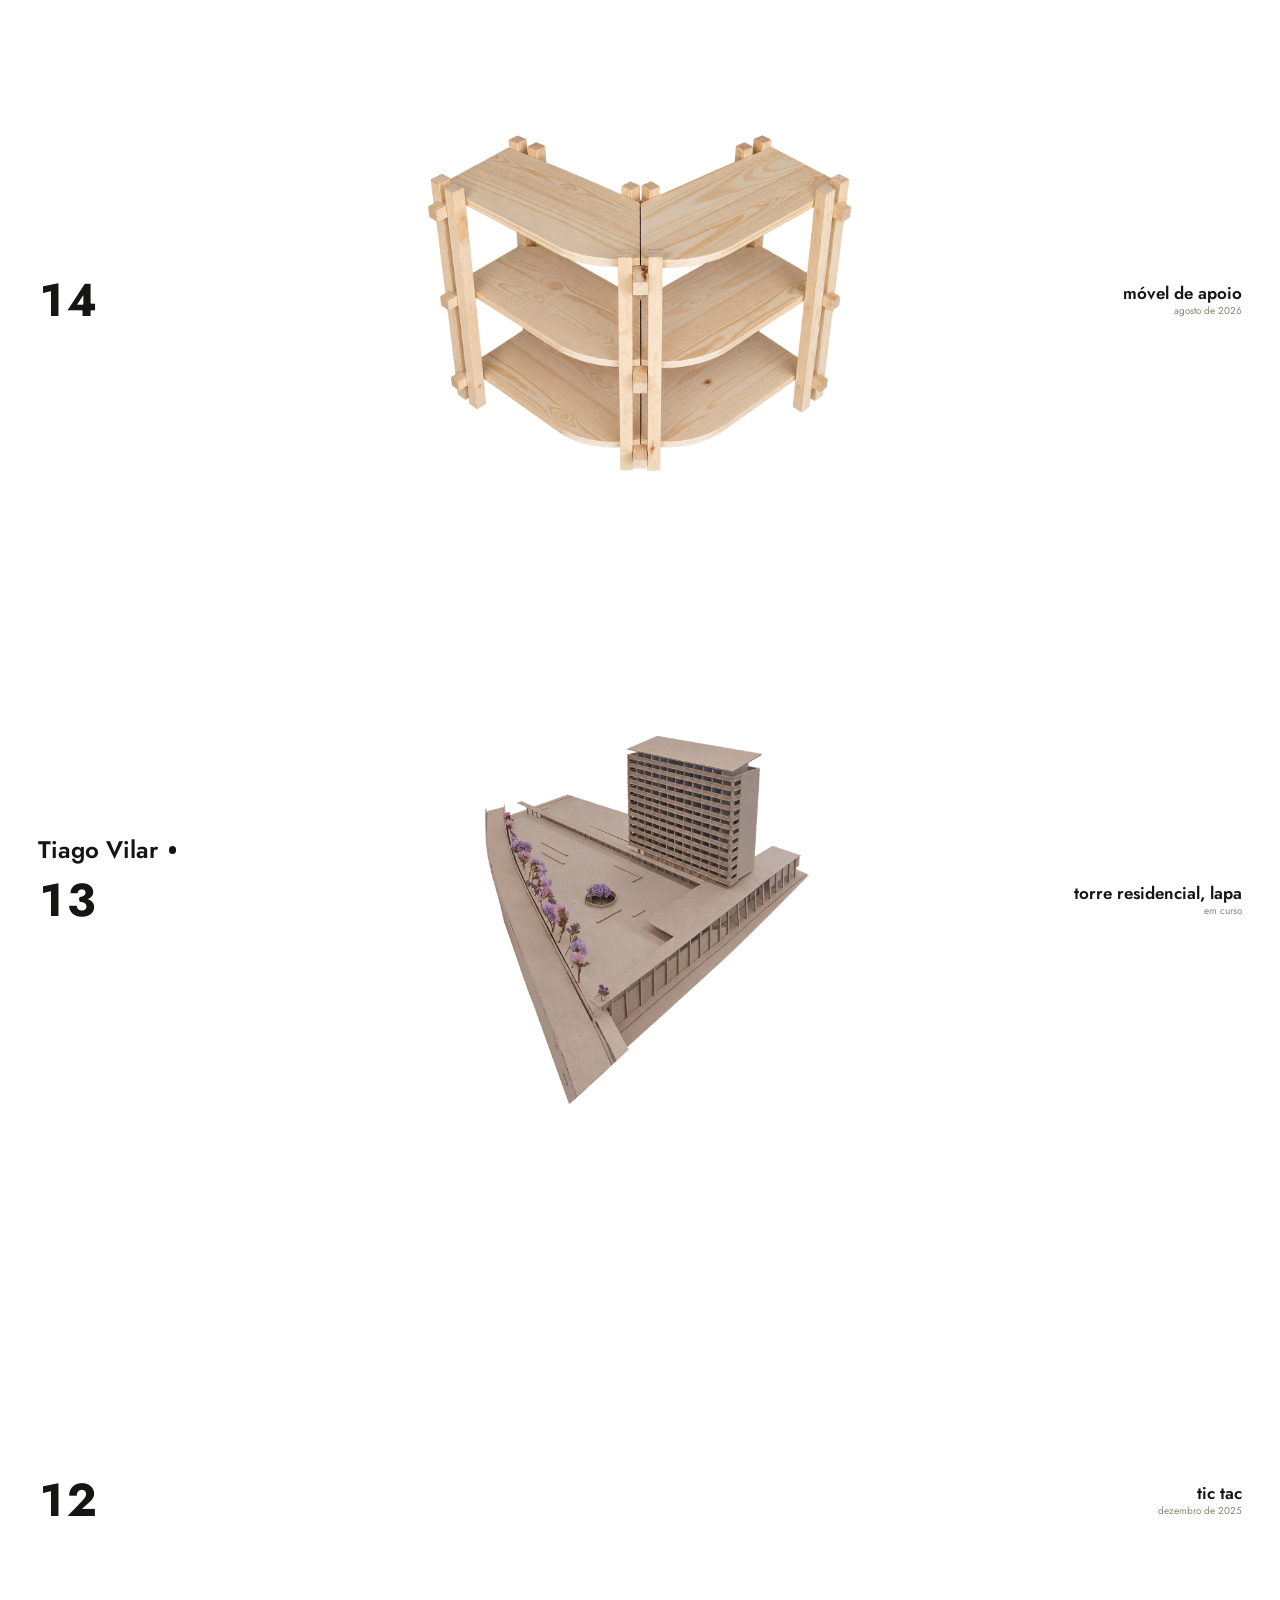
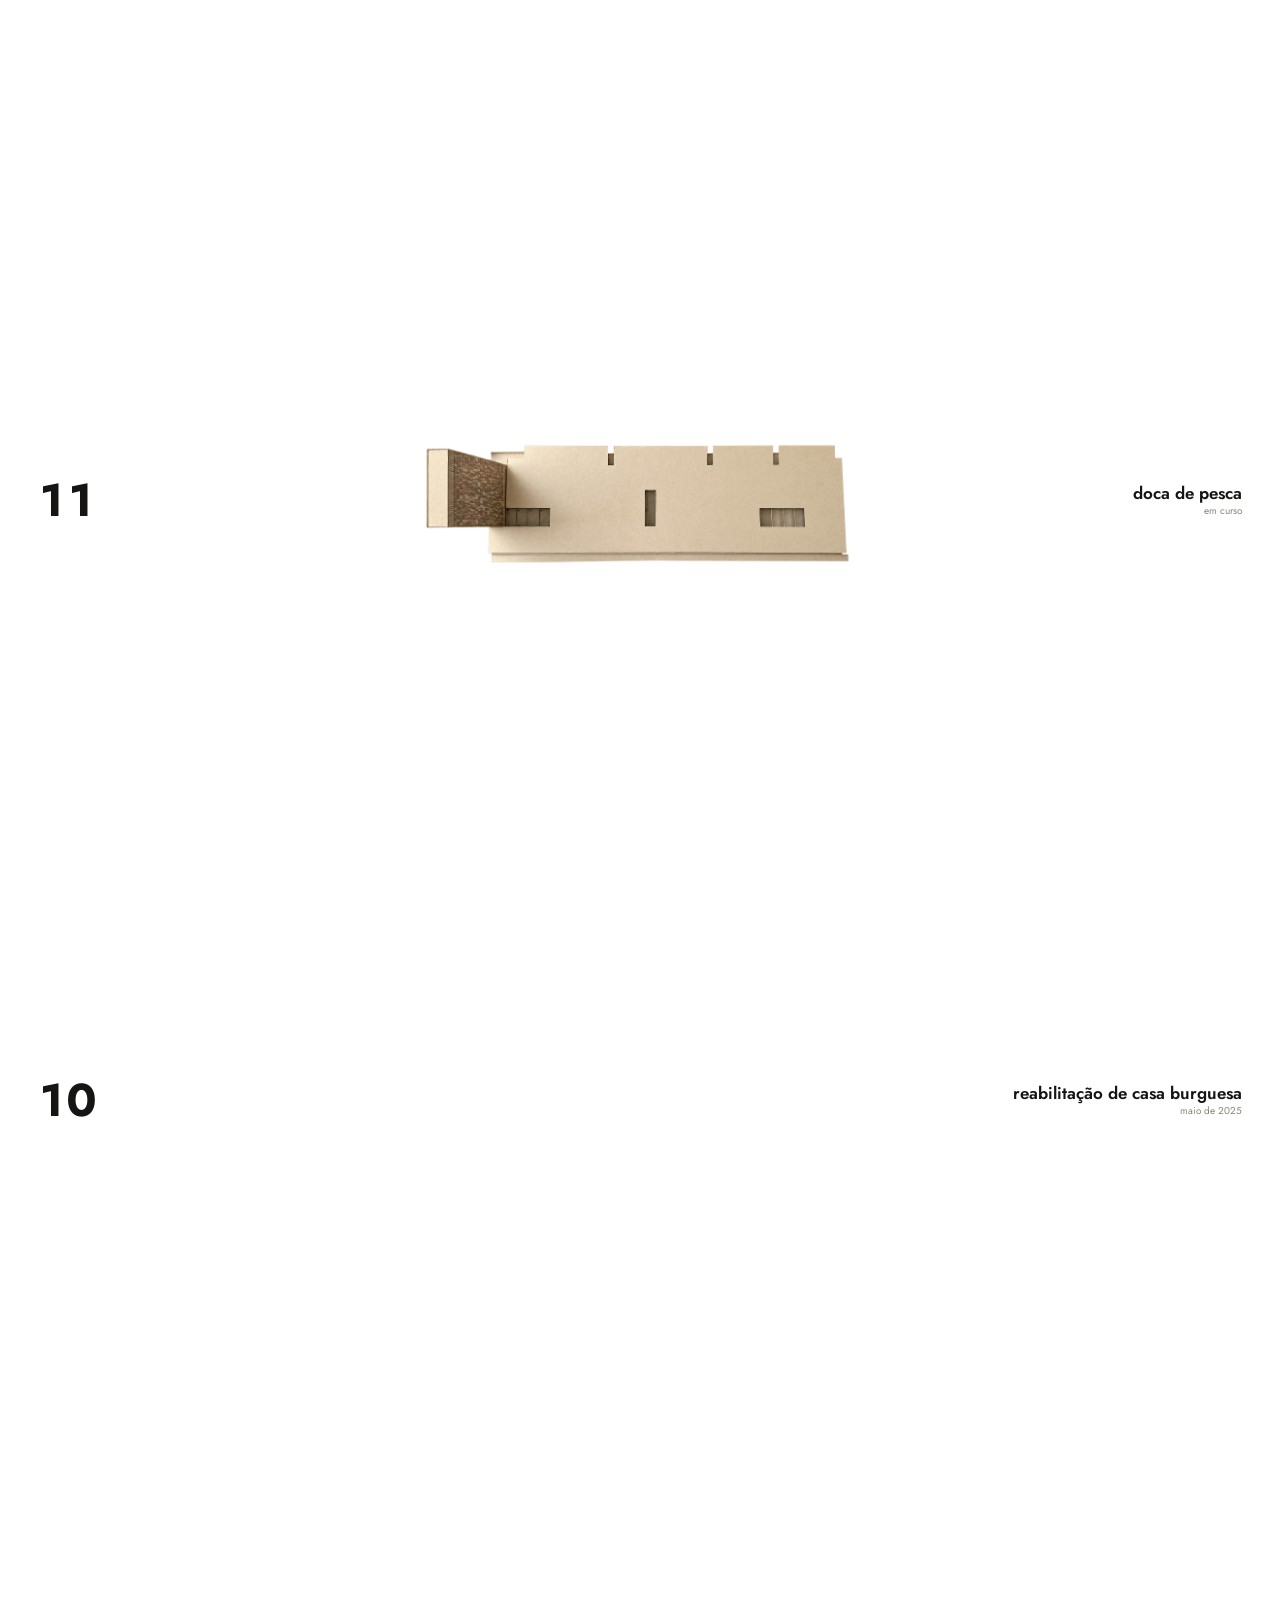
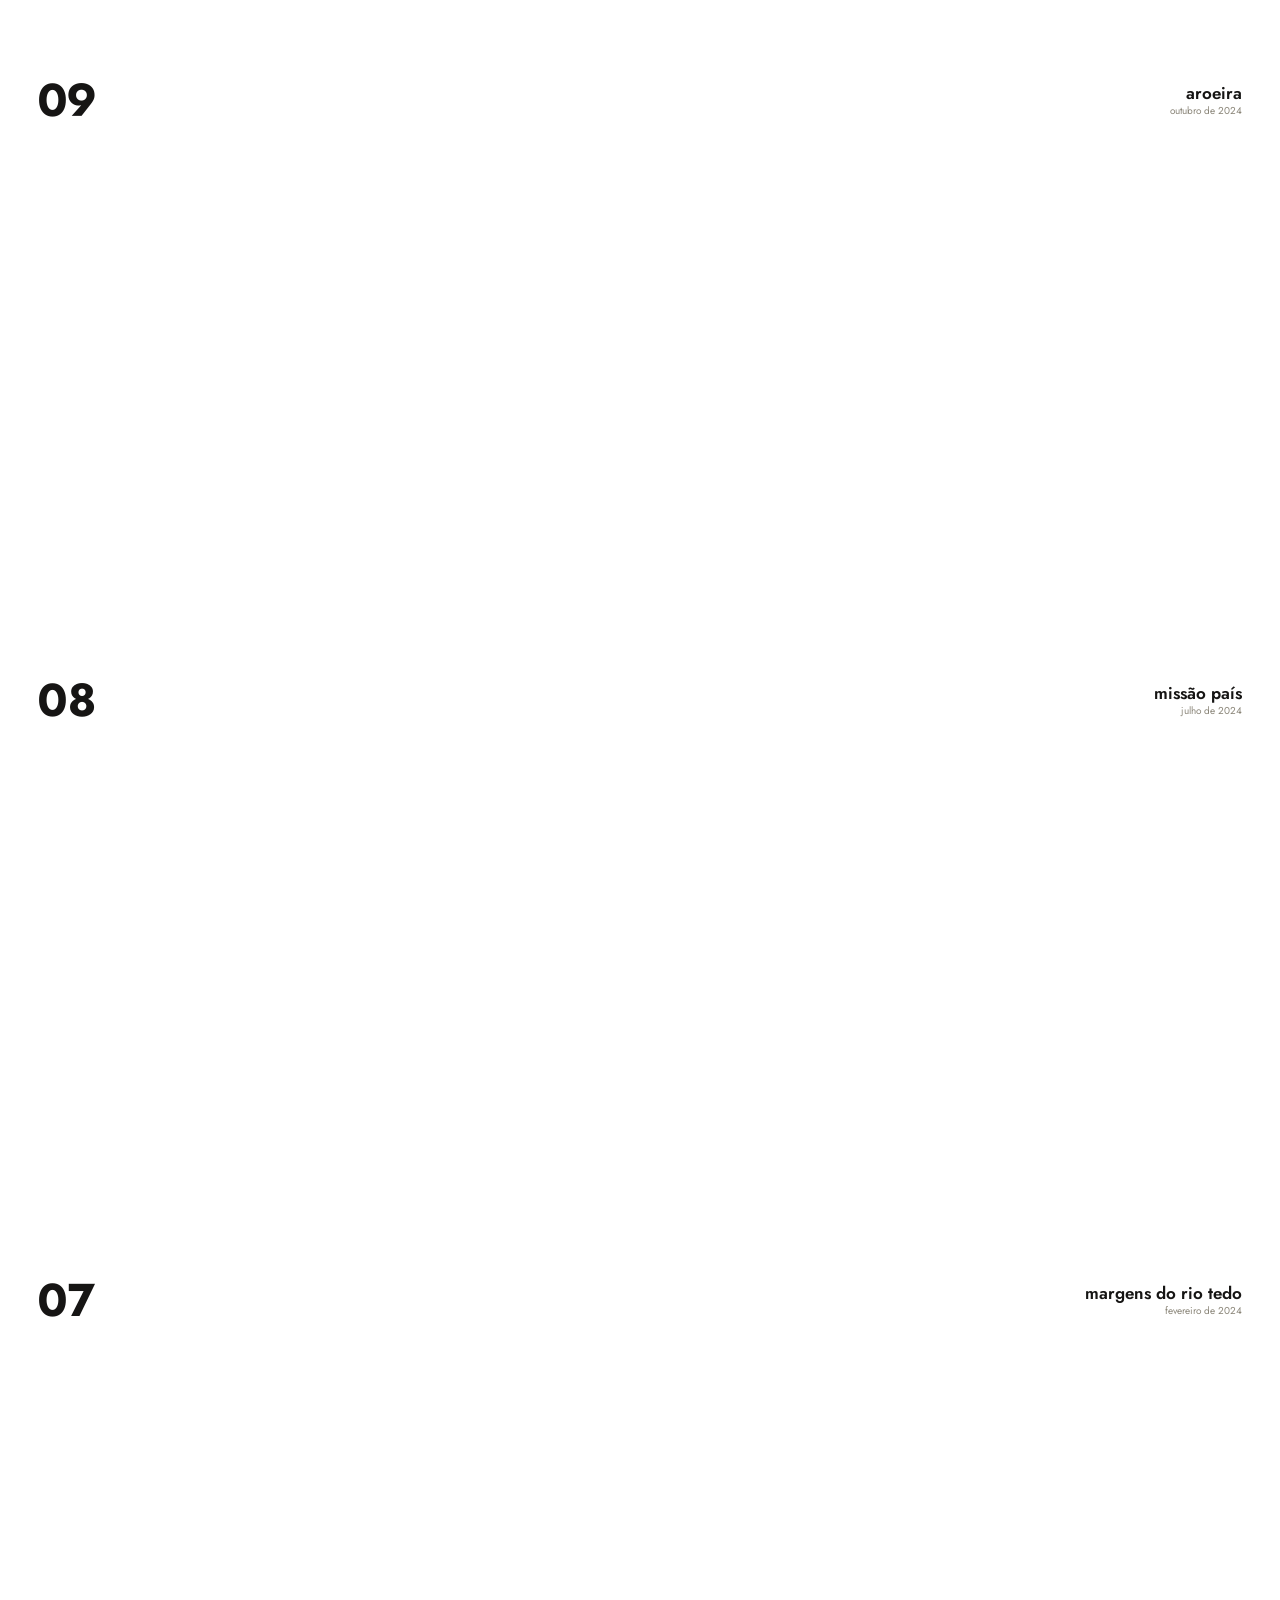
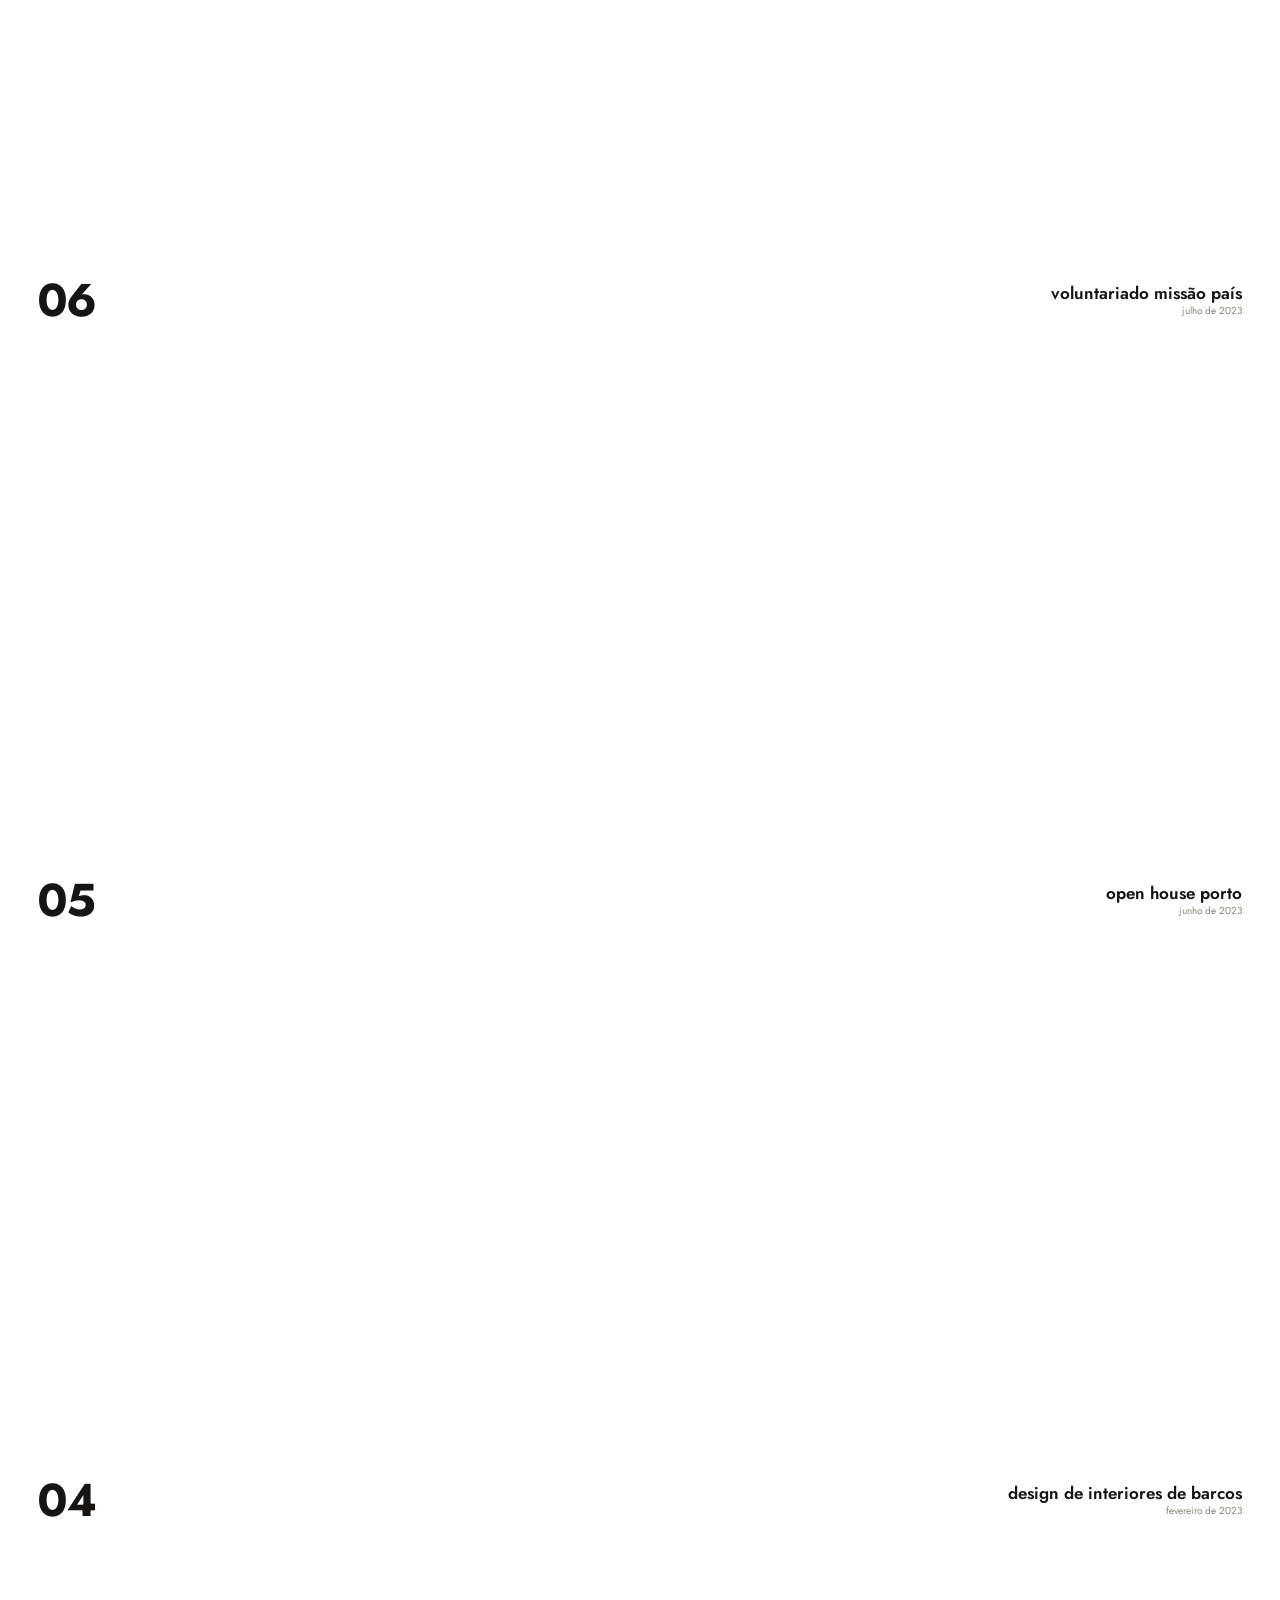
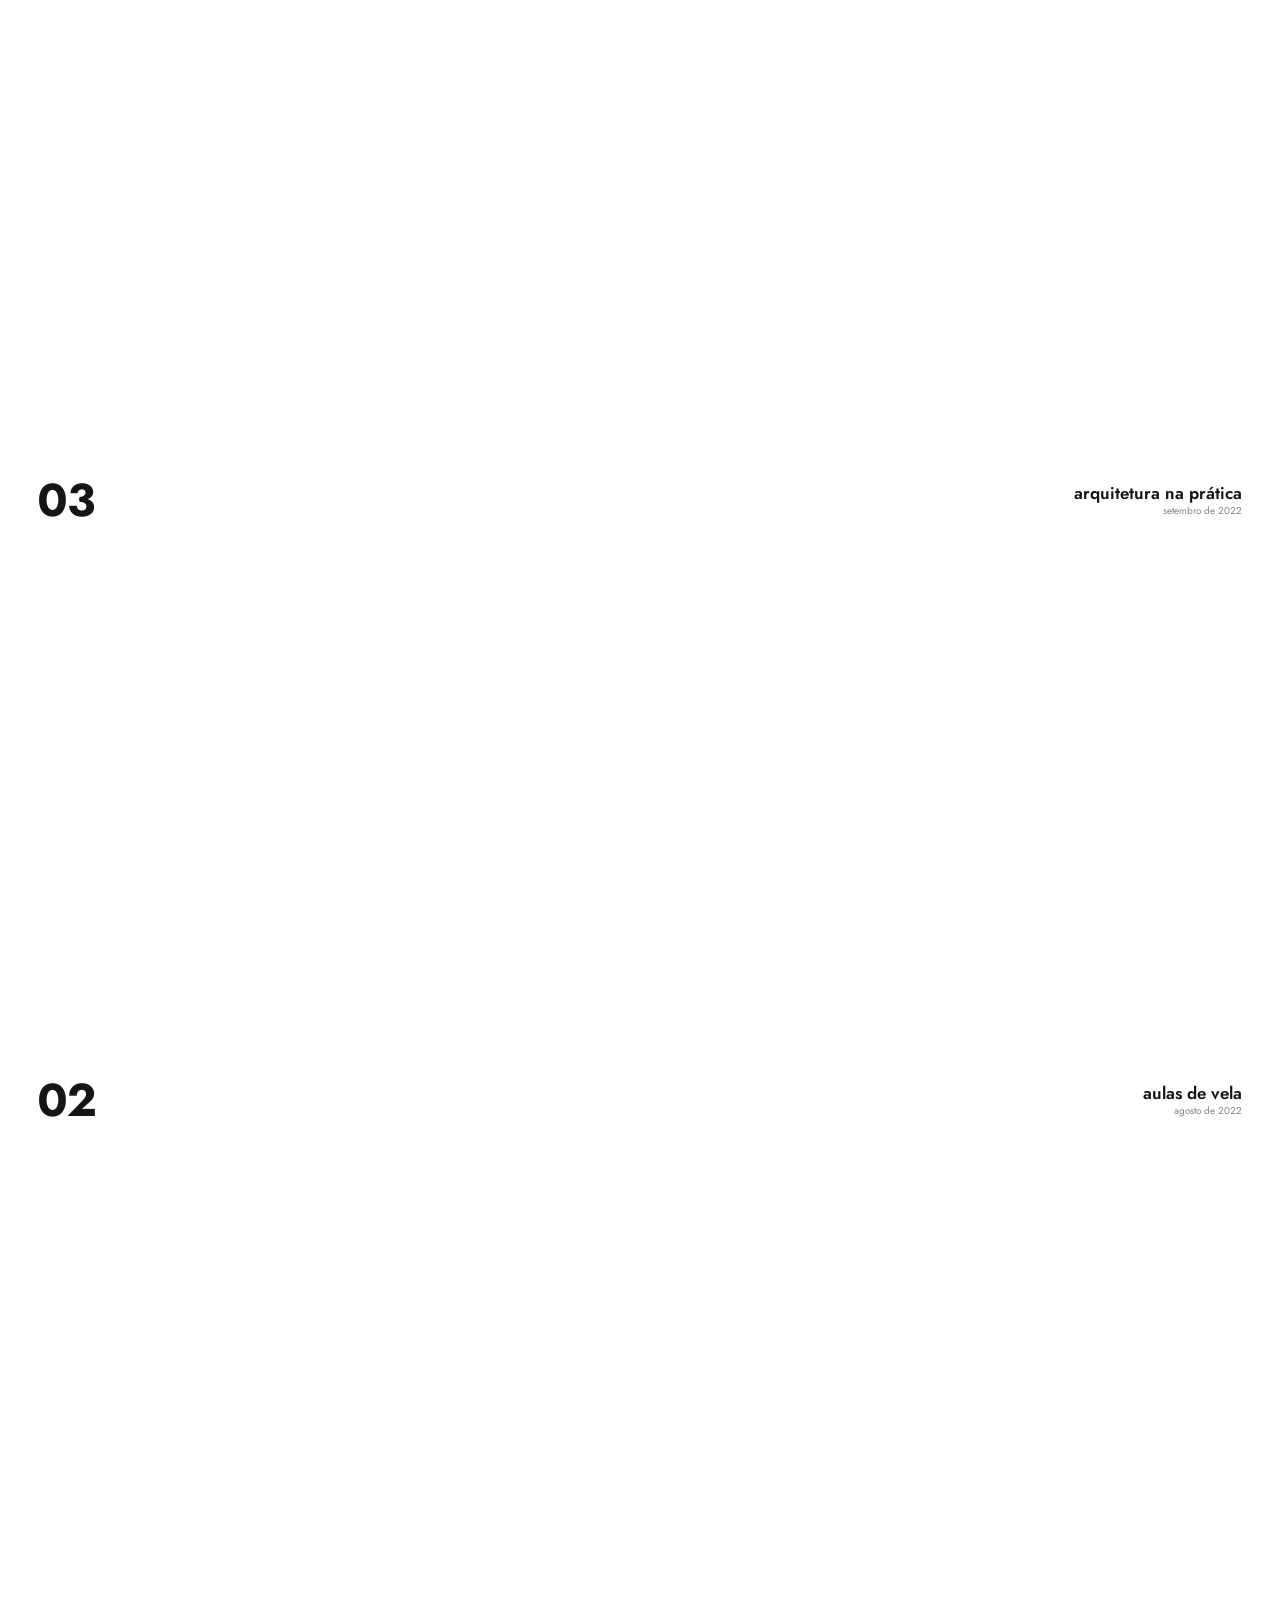
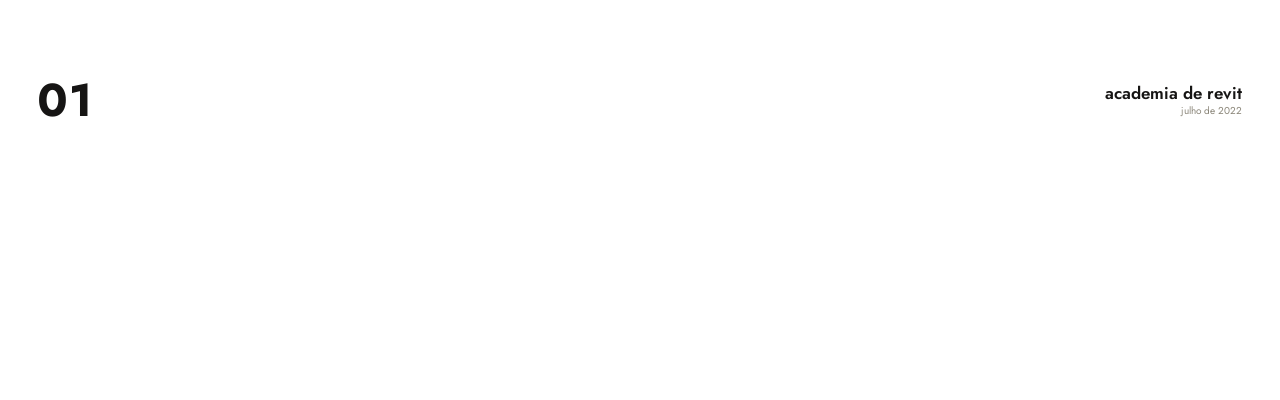
==== commit 4e153848: "Ponto ao lado do nome, para sinalizar que ha algo por tras Sem contexto do site, o nome fixo no cant" ====
--- a/index.html
+++ b/index.html
@@ -16,7 +16,7 @@
 <main id="projetos"></main>
 
 <!-- Marca fixa: unica navegacao do site, abre o ecra de Sobre Mim + Contacto -->
-<button type="button" class="marca" id="marca" aria-expanded="false" aria-controls="perfil">Tiago Vilar</button>
+<button type="button" class="marca" id="marca" aria-expanded="false" aria-controls="perfil">Tiago Vilar<span class="marca__ponto" aria-hidden="true"></span></button>
 
 <!-- Sobre Mim + Contacto: um ecra sem scroll, fora da cronologia -->
 <section class="perfil" id="perfil" hidden>
--- a/css/style.css
+++ b/css/style.css
@@ -6,7 +6,7 @@
    ========================================================================== */
 
 :root {
-  --bg: #FAFAF8;
+  --bg: #FFFFFF;
   --ink: #161514;
   --gray: #8a8578;
   --destaque: #ad0000;   /* usado SO no hover da imagem de um projeto */
@@ -90,6 +90,20 @@
   color: var(--ink);
   cursor: pointer;
   line-height: 1;
+  display: inline-flex;
+  align-items: center;
+}
+
+/* Sinaliza que ha algo por tras do nome, para quem nao conhece o site
+   perceber que se pode carregar ali. */
+.marca__ponto {
+  display: inline-block;
+  width: .32em;
+  height: .32em;
+  margin-left: .45em;
+  border-radius: 50%;
+  background: var(--ink);
+  flex: none;
 }
 
 /* ==========================================================================
@@ -322,10 +336,11 @@
 
 .lightbox.aberta { display: flex; }
 
-.lightbox img {
+/* O tamanho da caixa vem do JS, que ja conhece a proporcao do recorte e
+   escolhe o maior que cabe no ecra. Aqui so se garante que nunca transborda. */
+.lightbox__foto {
   max-width: 100%;
   max-height: 100%;
-  object-fit: contain;
 }
 
 /* ==========================================================================
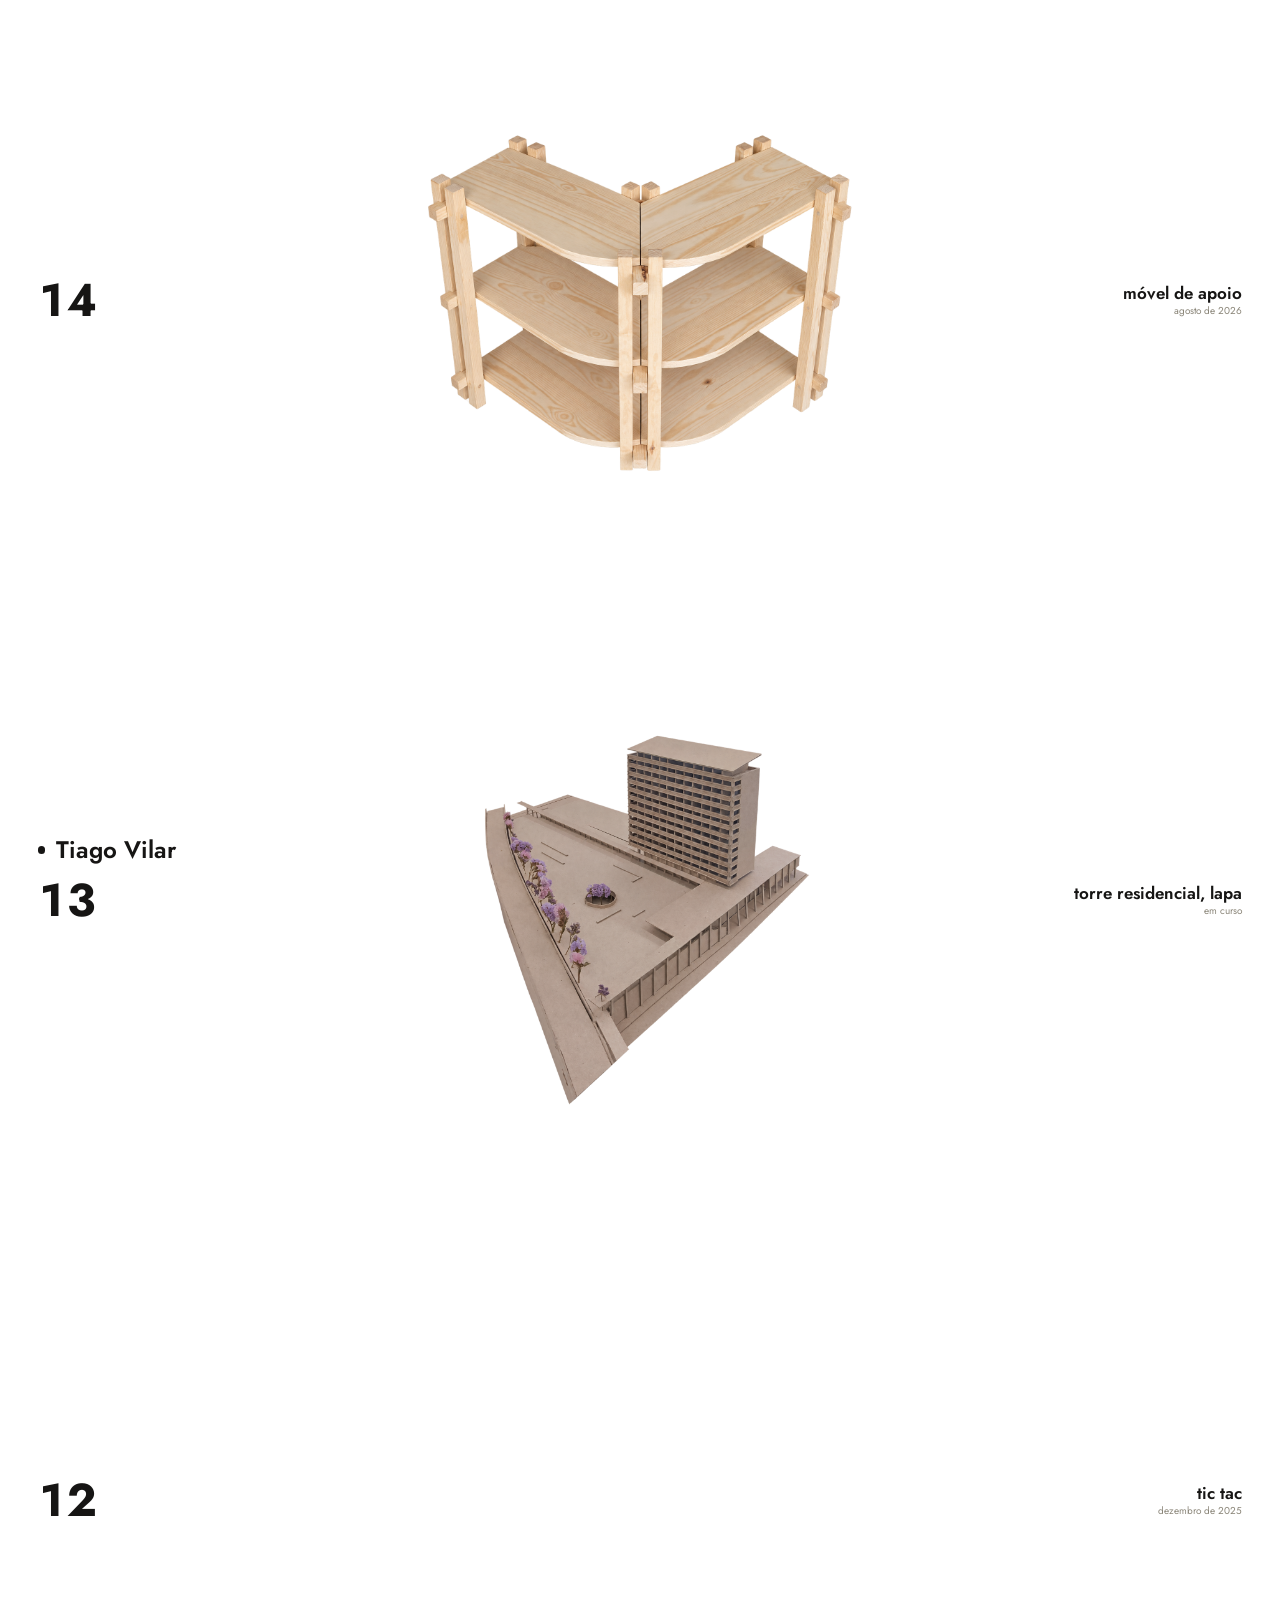
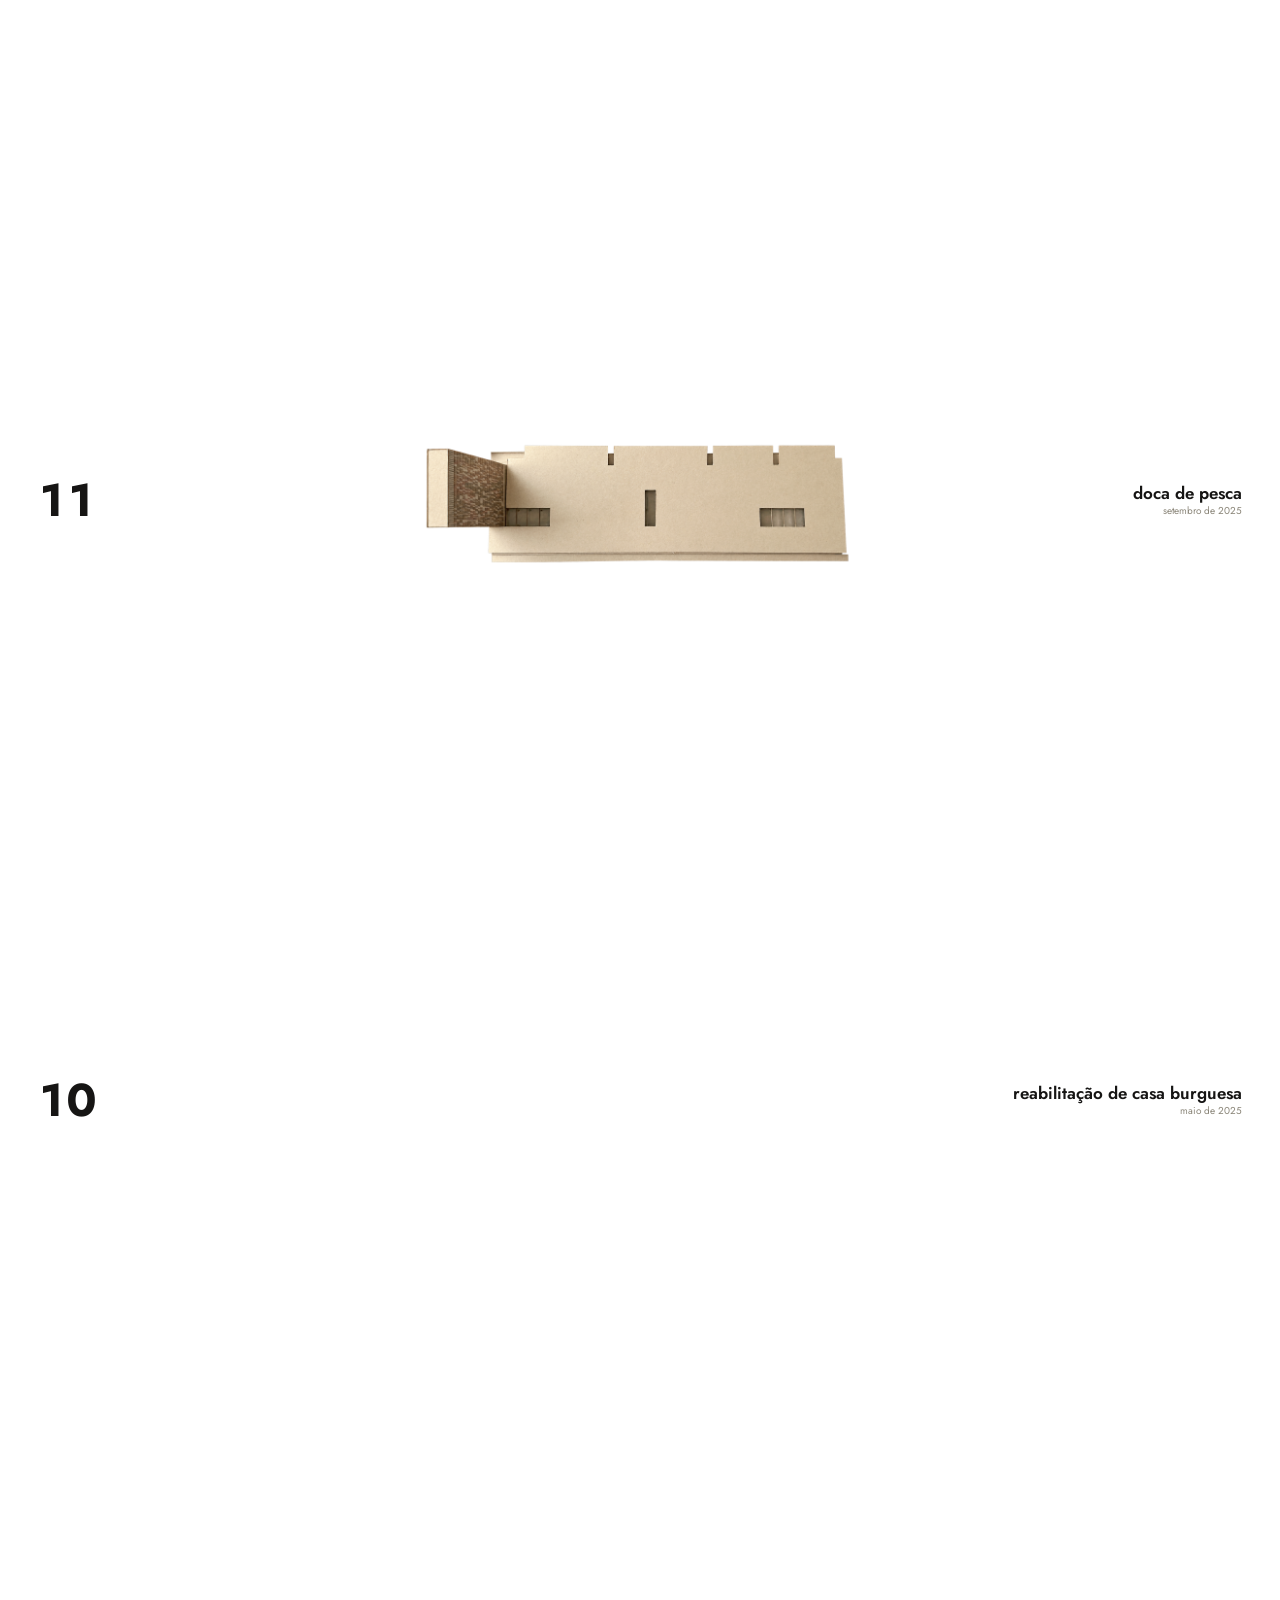
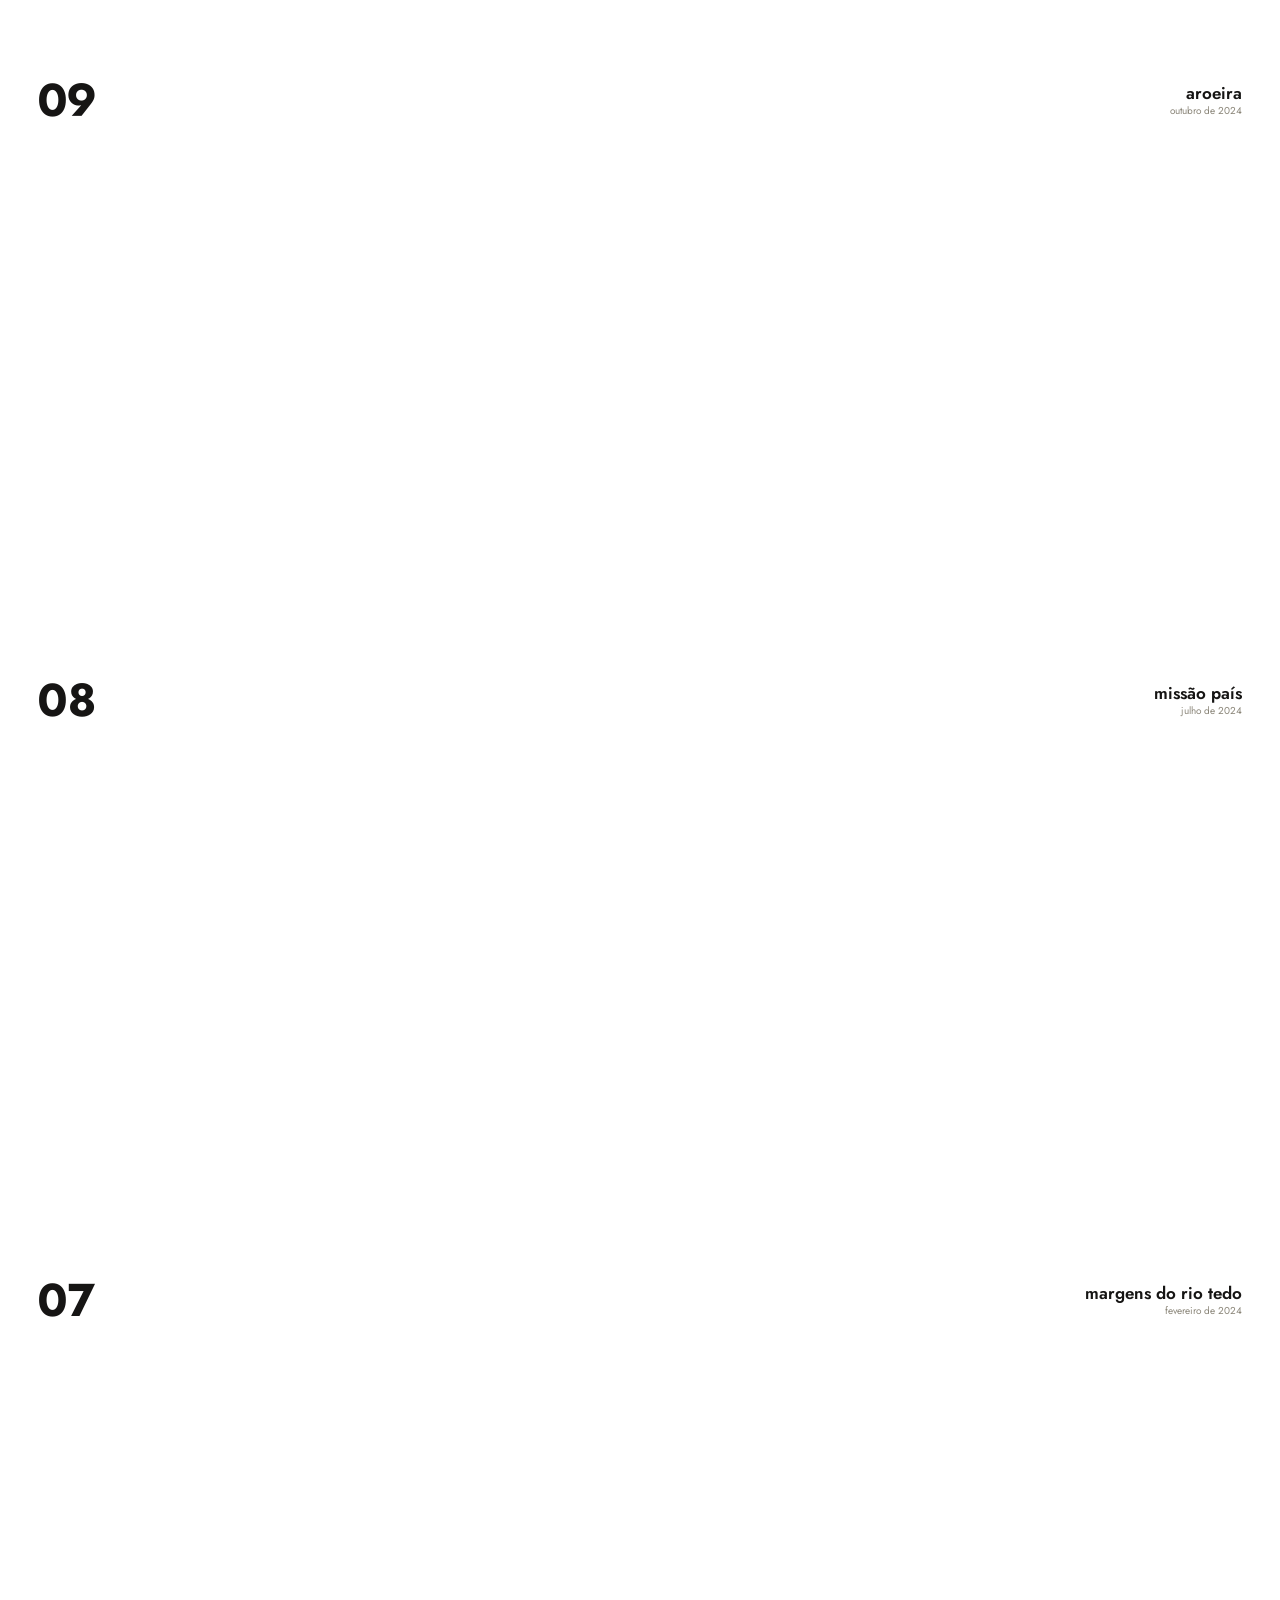
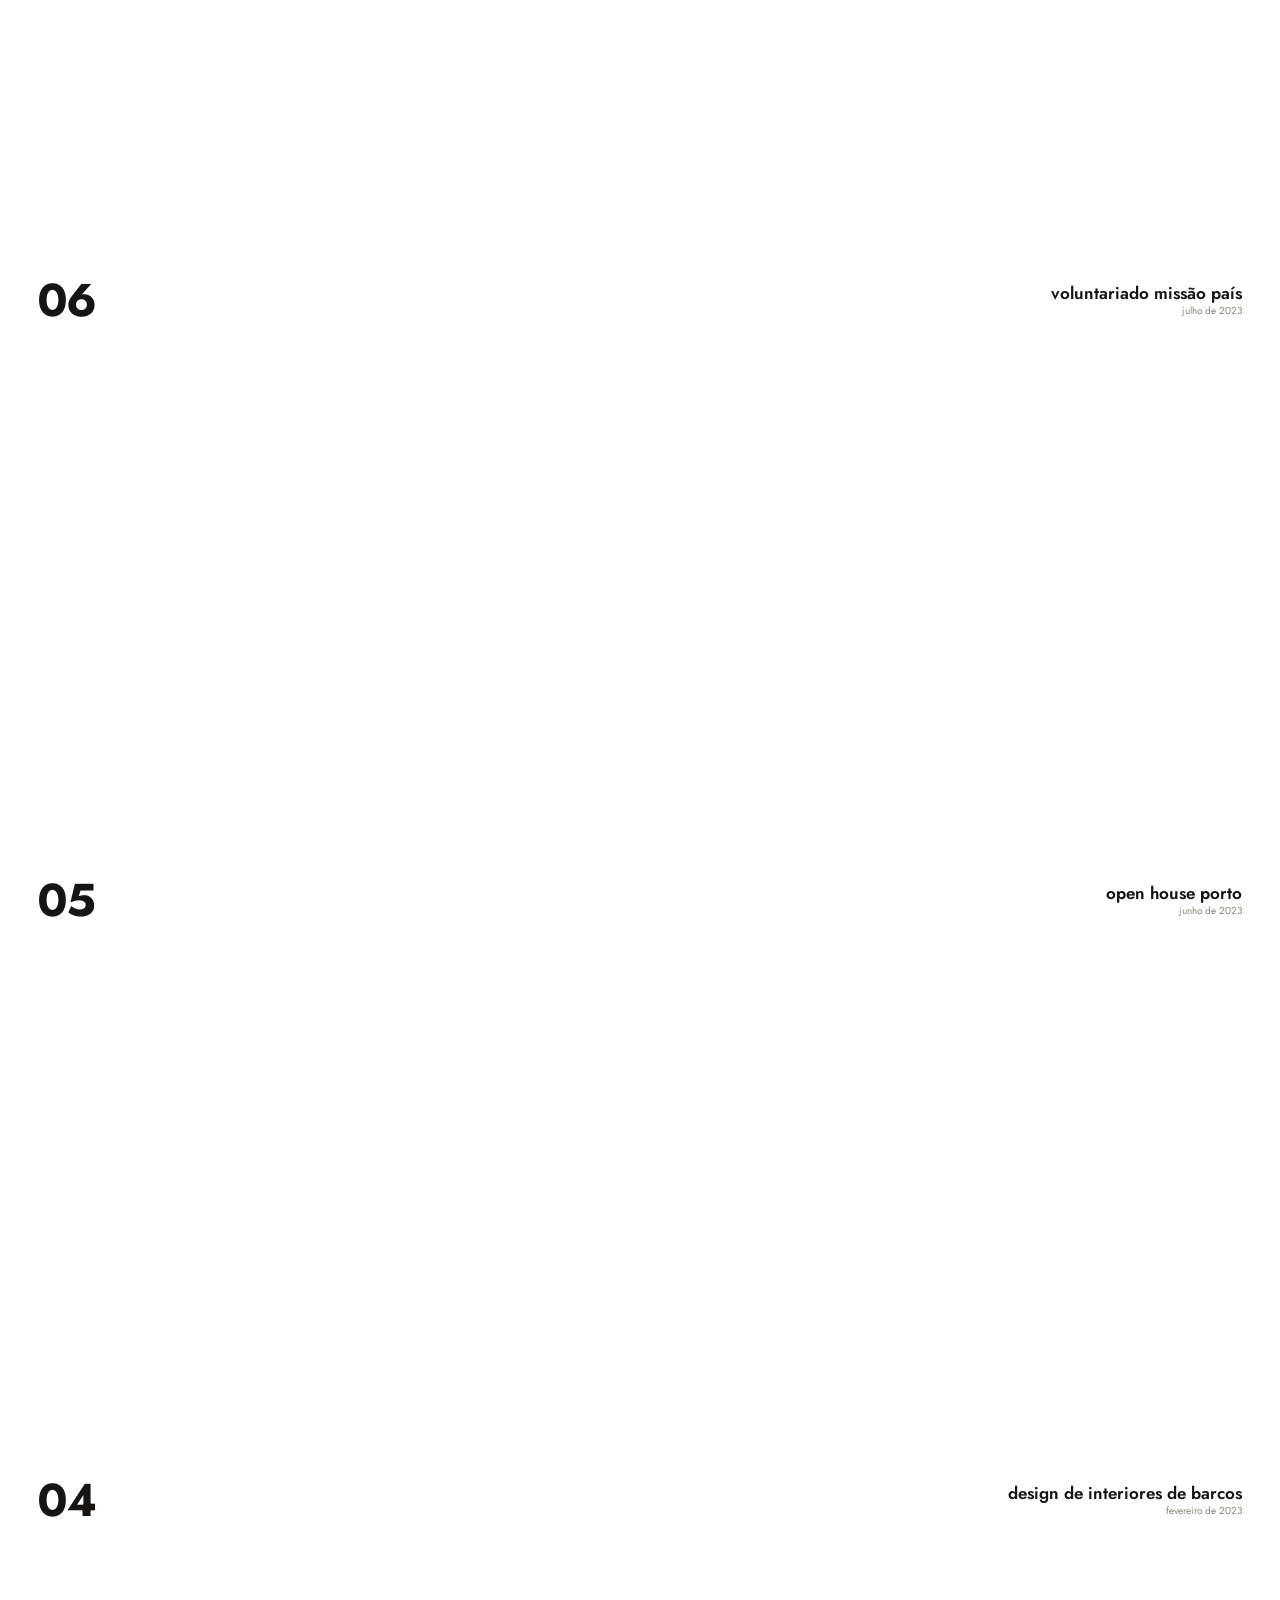
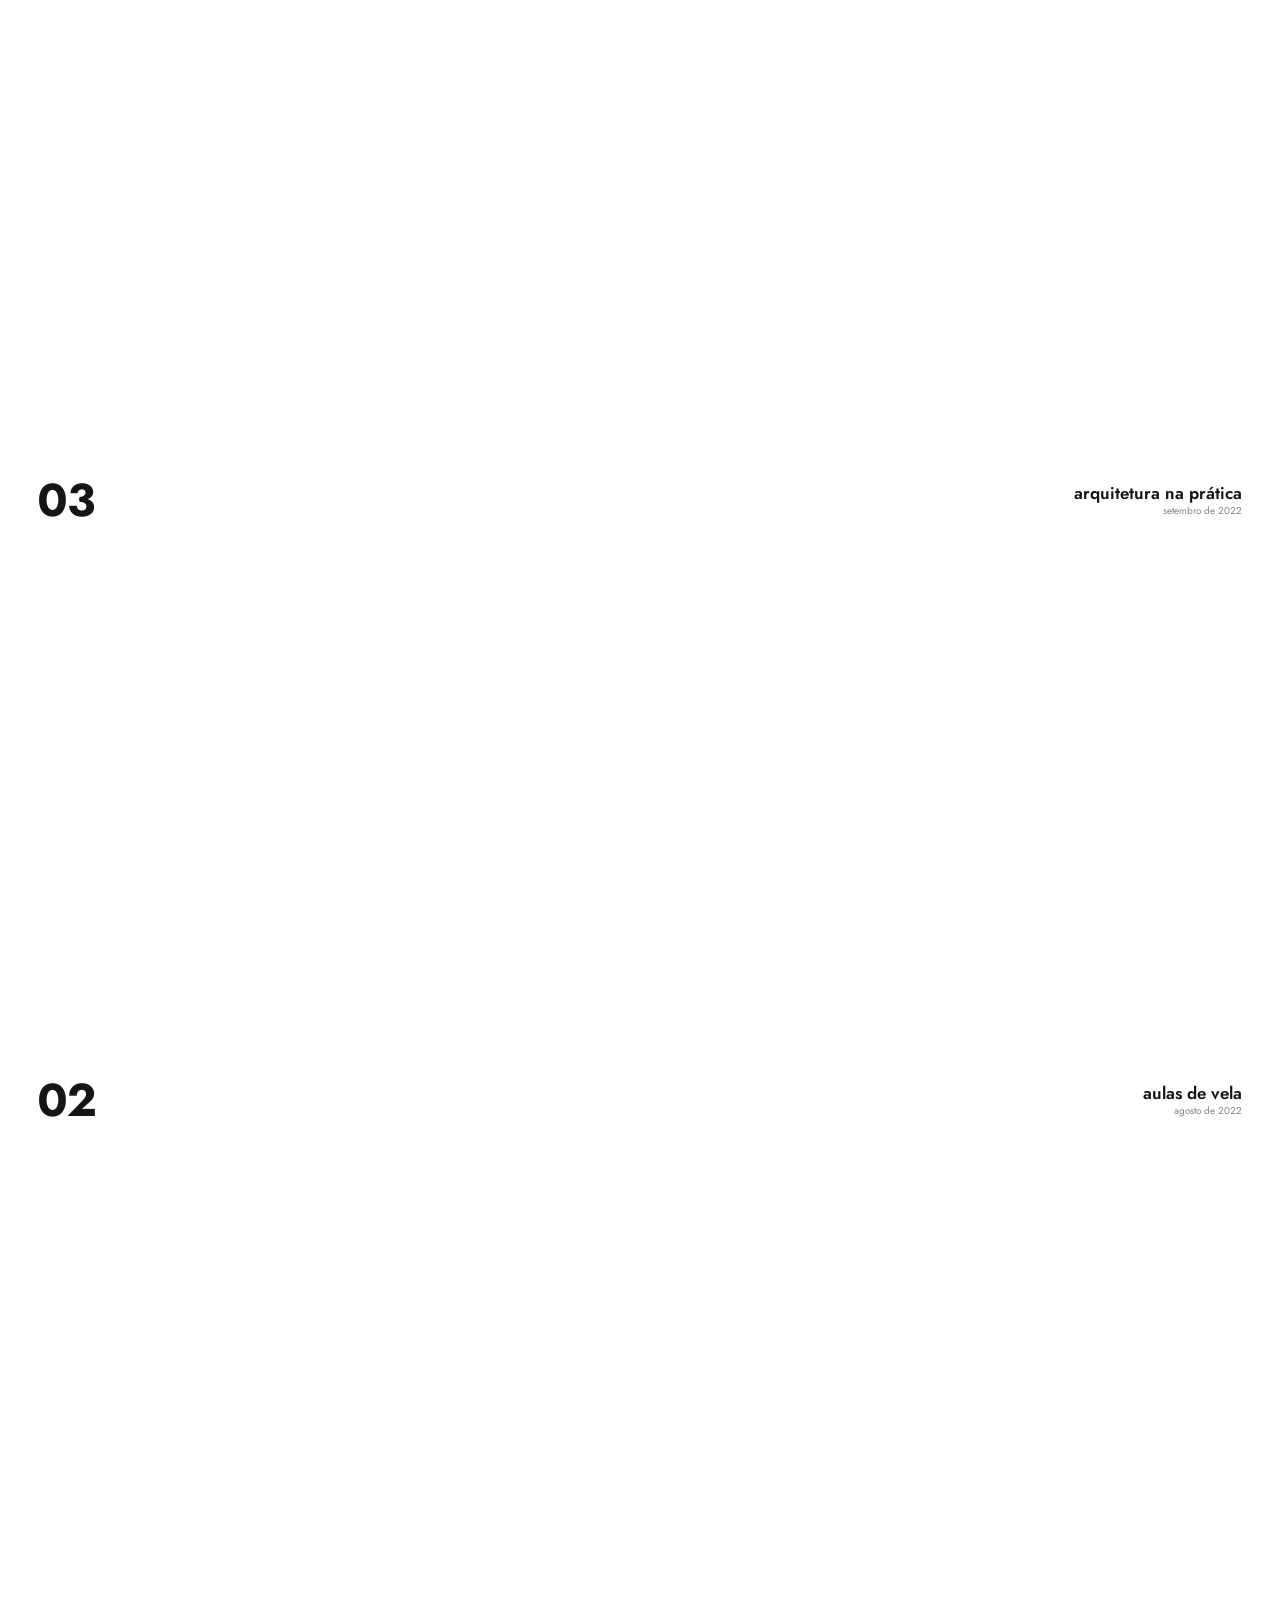
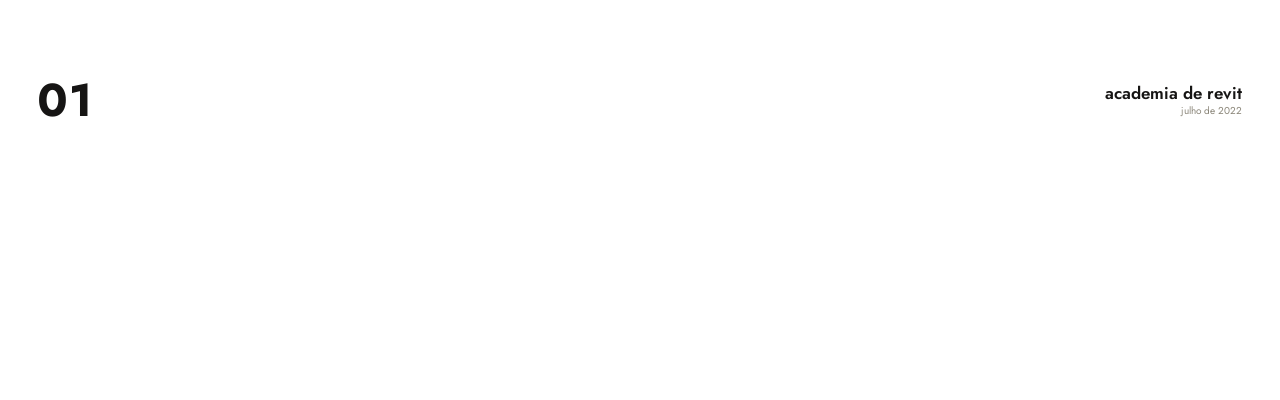
==== commit b6938465: "Ponto a esquerda do nome e rotacao de 90 graus nas fotos - O ponto ao lado de 'Tiago Vilar' passa do" ====
--- a/index.html
+++ b/index.html
@@ -16,7 +16,7 @@
 <main id="projetos"></main>
 
 <!-- Marca fixa: unica navegacao do site, abre o ecra de Sobre Mim + Contacto -->
-<button type="button" class="marca" id="marca" aria-expanded="false" aria-controls="perfil">Tiago Vilar<span class="marca__ponto" aria-hidden="true"></span></button>
+<button type="button" class="marca" id="marca" aria-expanded="false" aria-controls="perfil"><span class="marca__ponto" aria-hidden="true"></span>Tiago Vilar</button>
 
 <!-- Sobre Mim + Contacto: um ecra sem scroll, fora da cronologia -->
 <section class="perfil" id="perfil" hidden>
--- a/css/style.css
+++ b/css/style.css
@@ -100,7 +100,7 @@
   display: inline-block;
   width: .32em;
   height: .32em;
-  margin-left: .45em;
+  margin-right: .45em;
   border-radius: 50%;
   background: var(--ink);
   flex: none;
@@ -271,6 +271,20 @@
   text-transform: lowercase;
   z-index: 5;
 }
+
+/* No mesmo lugar do numero do projeto na home: discreto, sempre no lugar. */
+.voltar {
+  position: fixed;
+  left: var(--margem);
+  top: 50%;
+  transform: translateY(-50%);
+  font-size: clamp(16px, 1.8vw, 22px);
+  color: var(--gray);
+  z-index: 5;
+  transition: color .18s ease;
+}
+
+.voltar:hover { color: var(--ink); }
 
 .conteudo {
   max-width: var(--conteudo-max);
